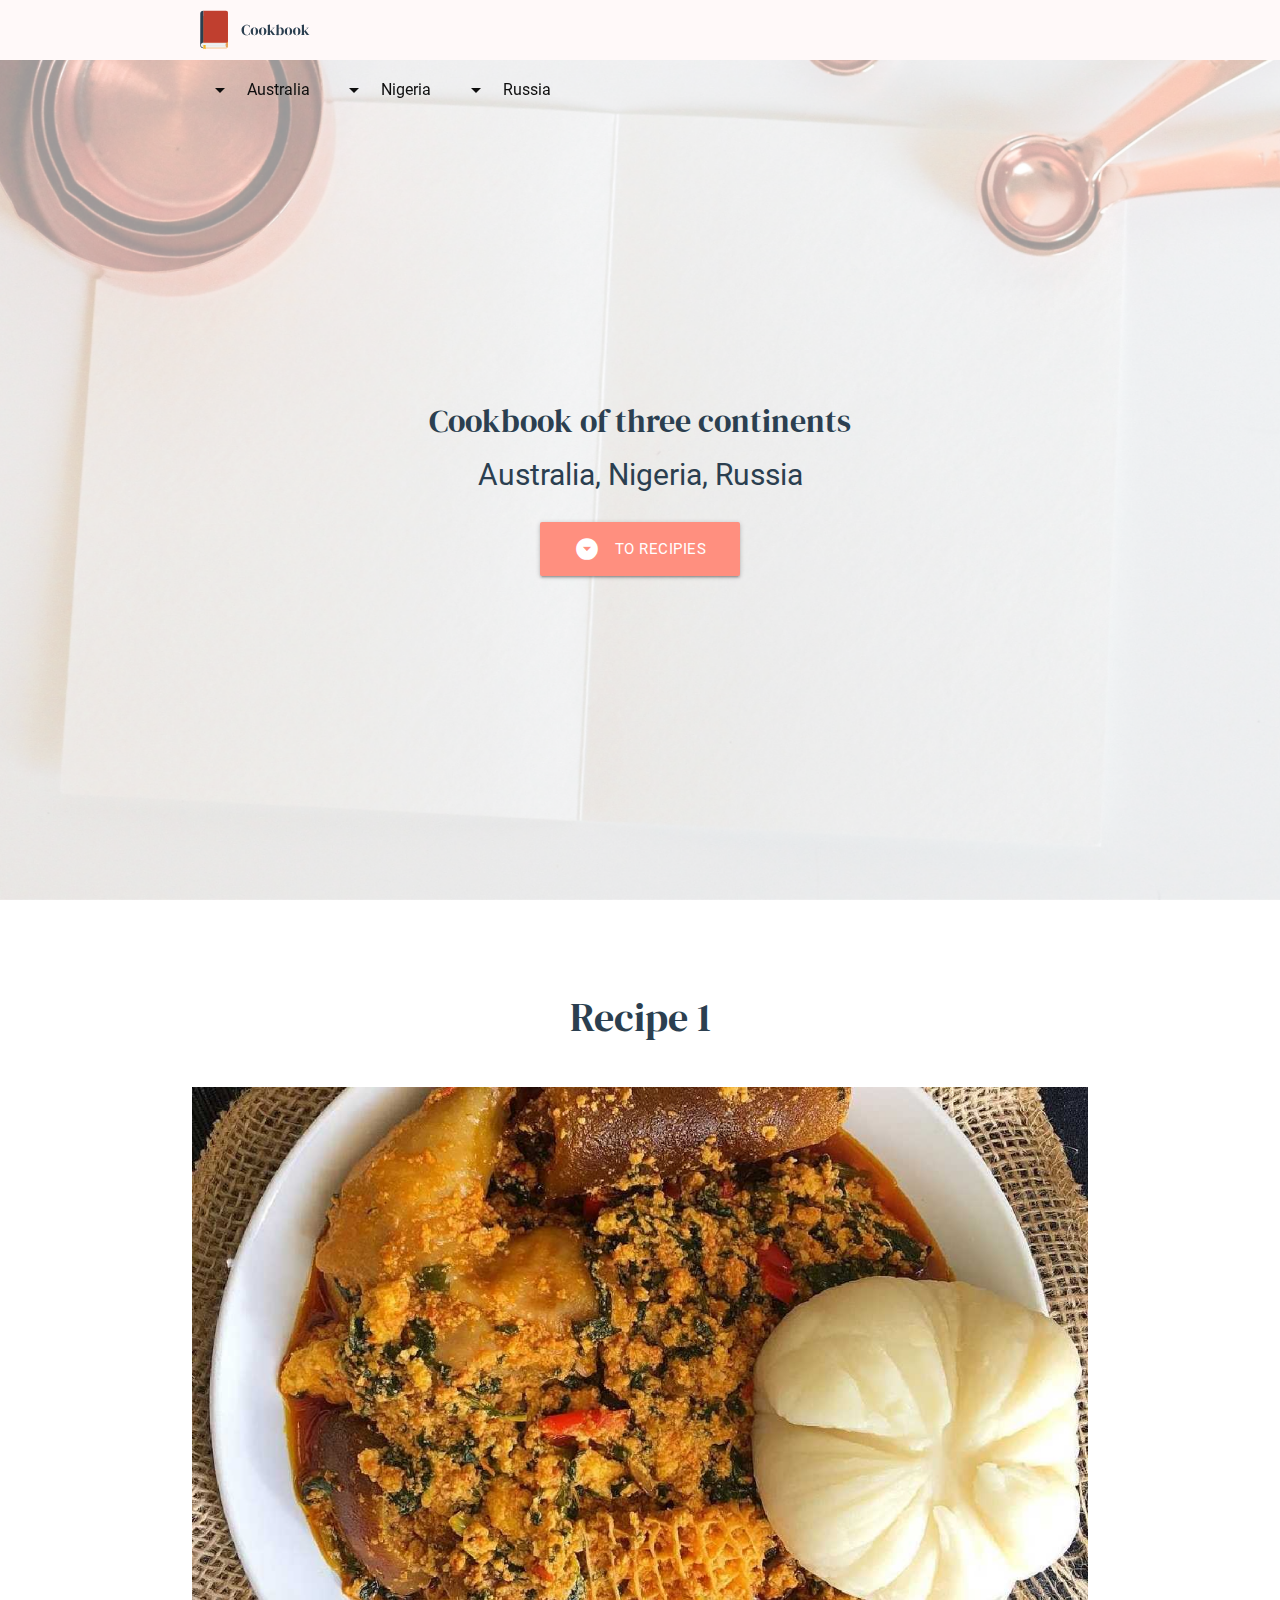
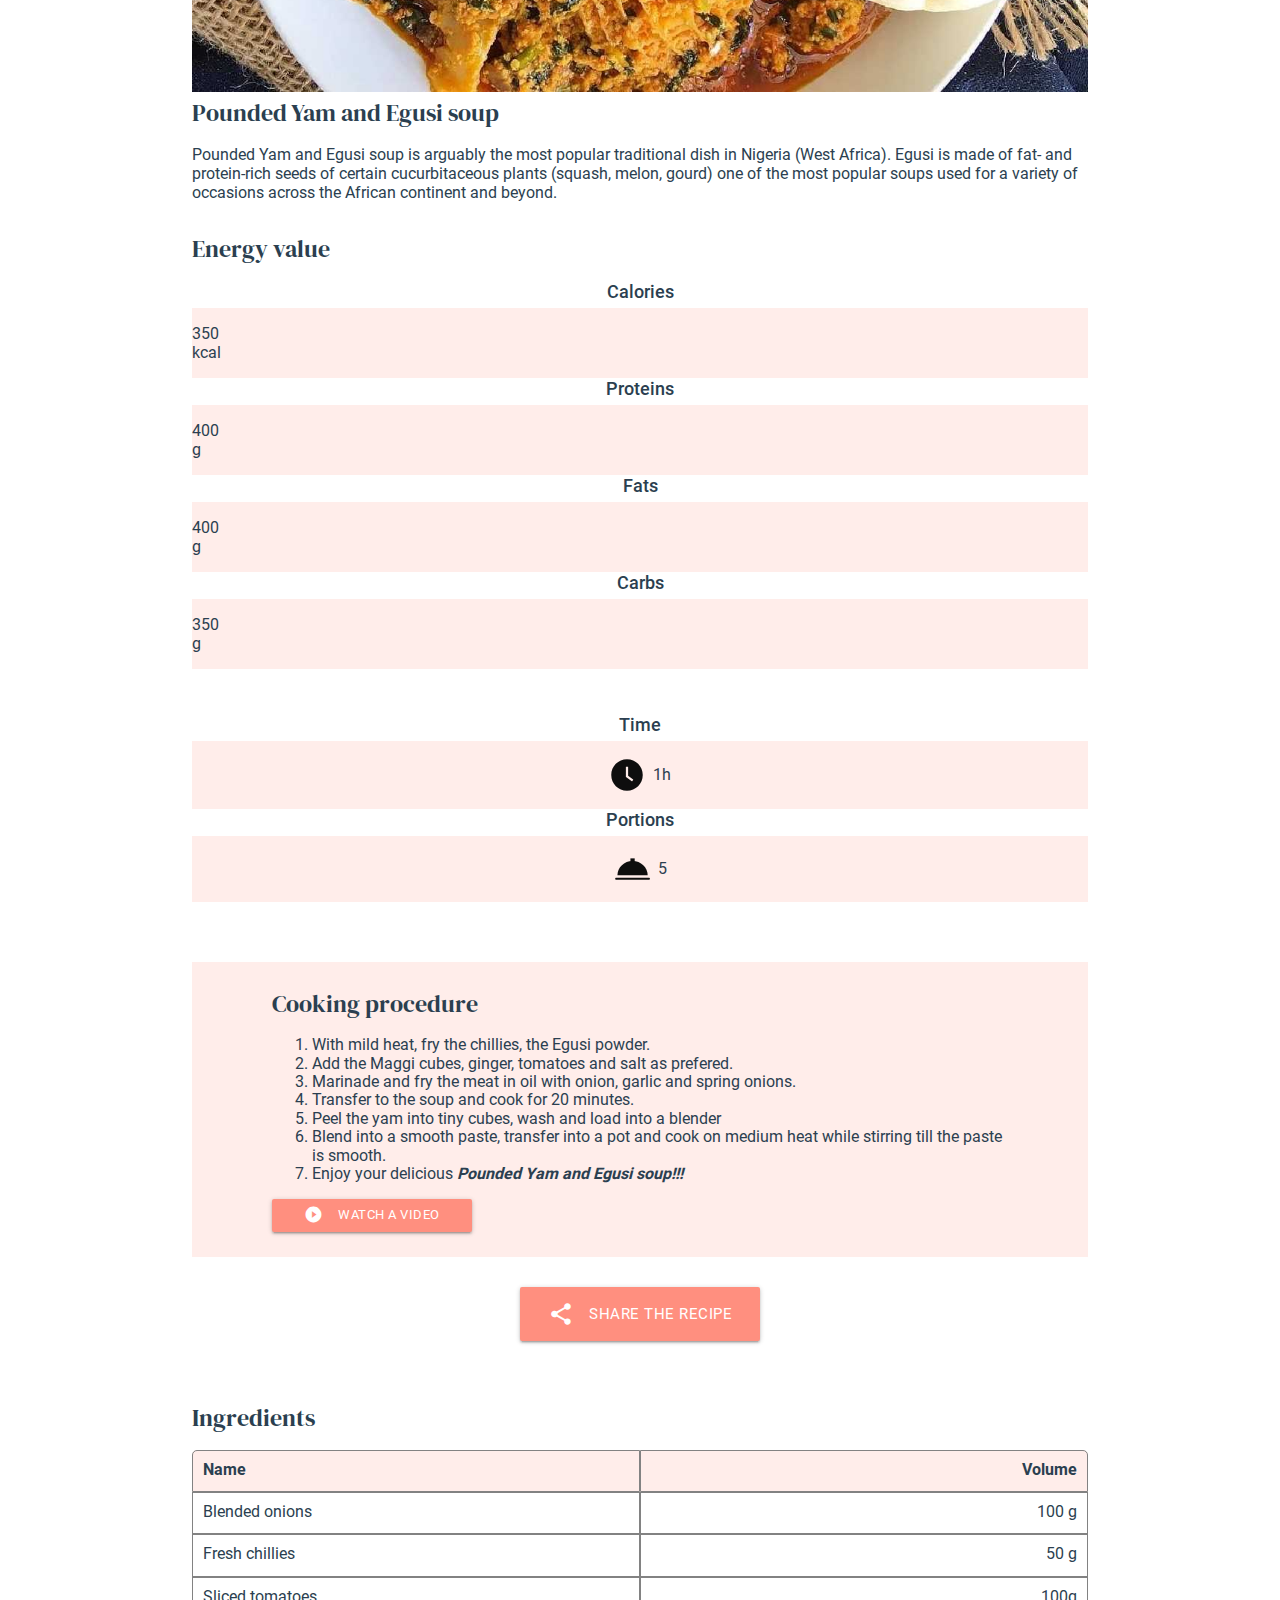
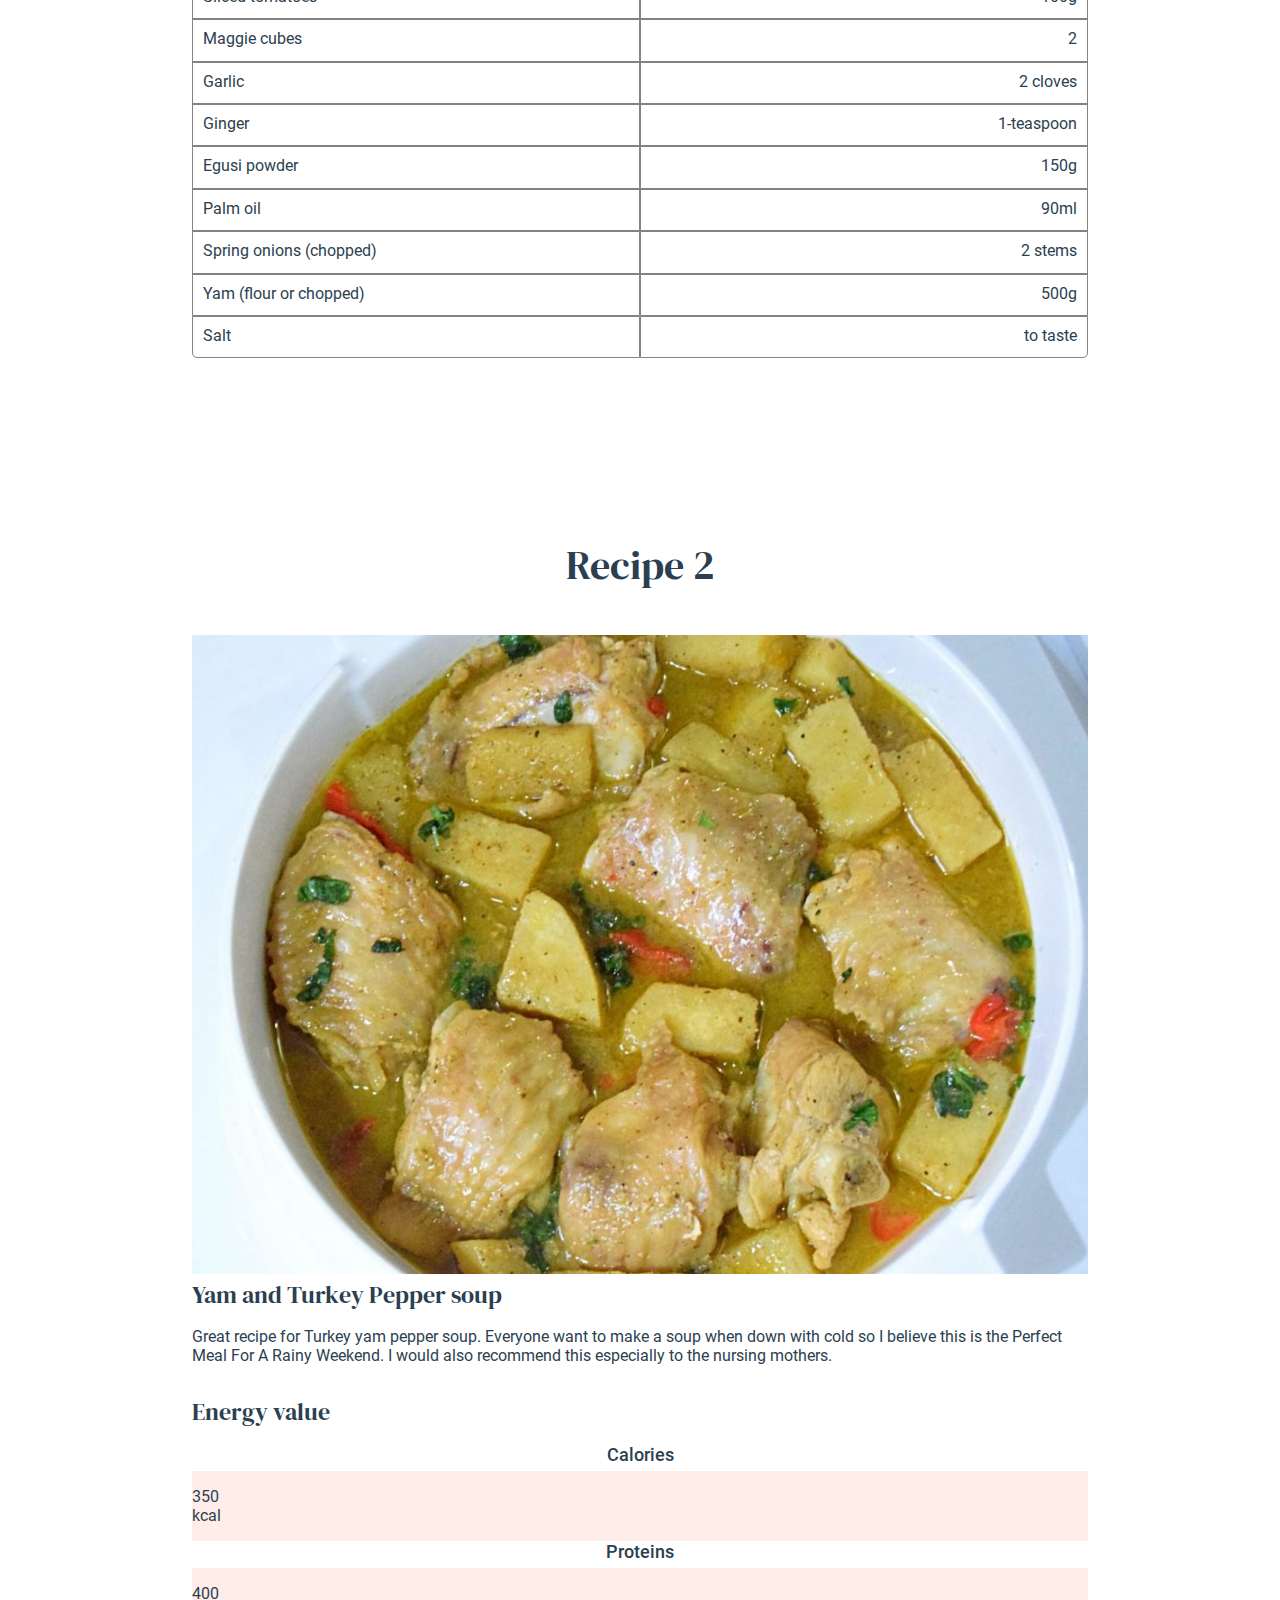
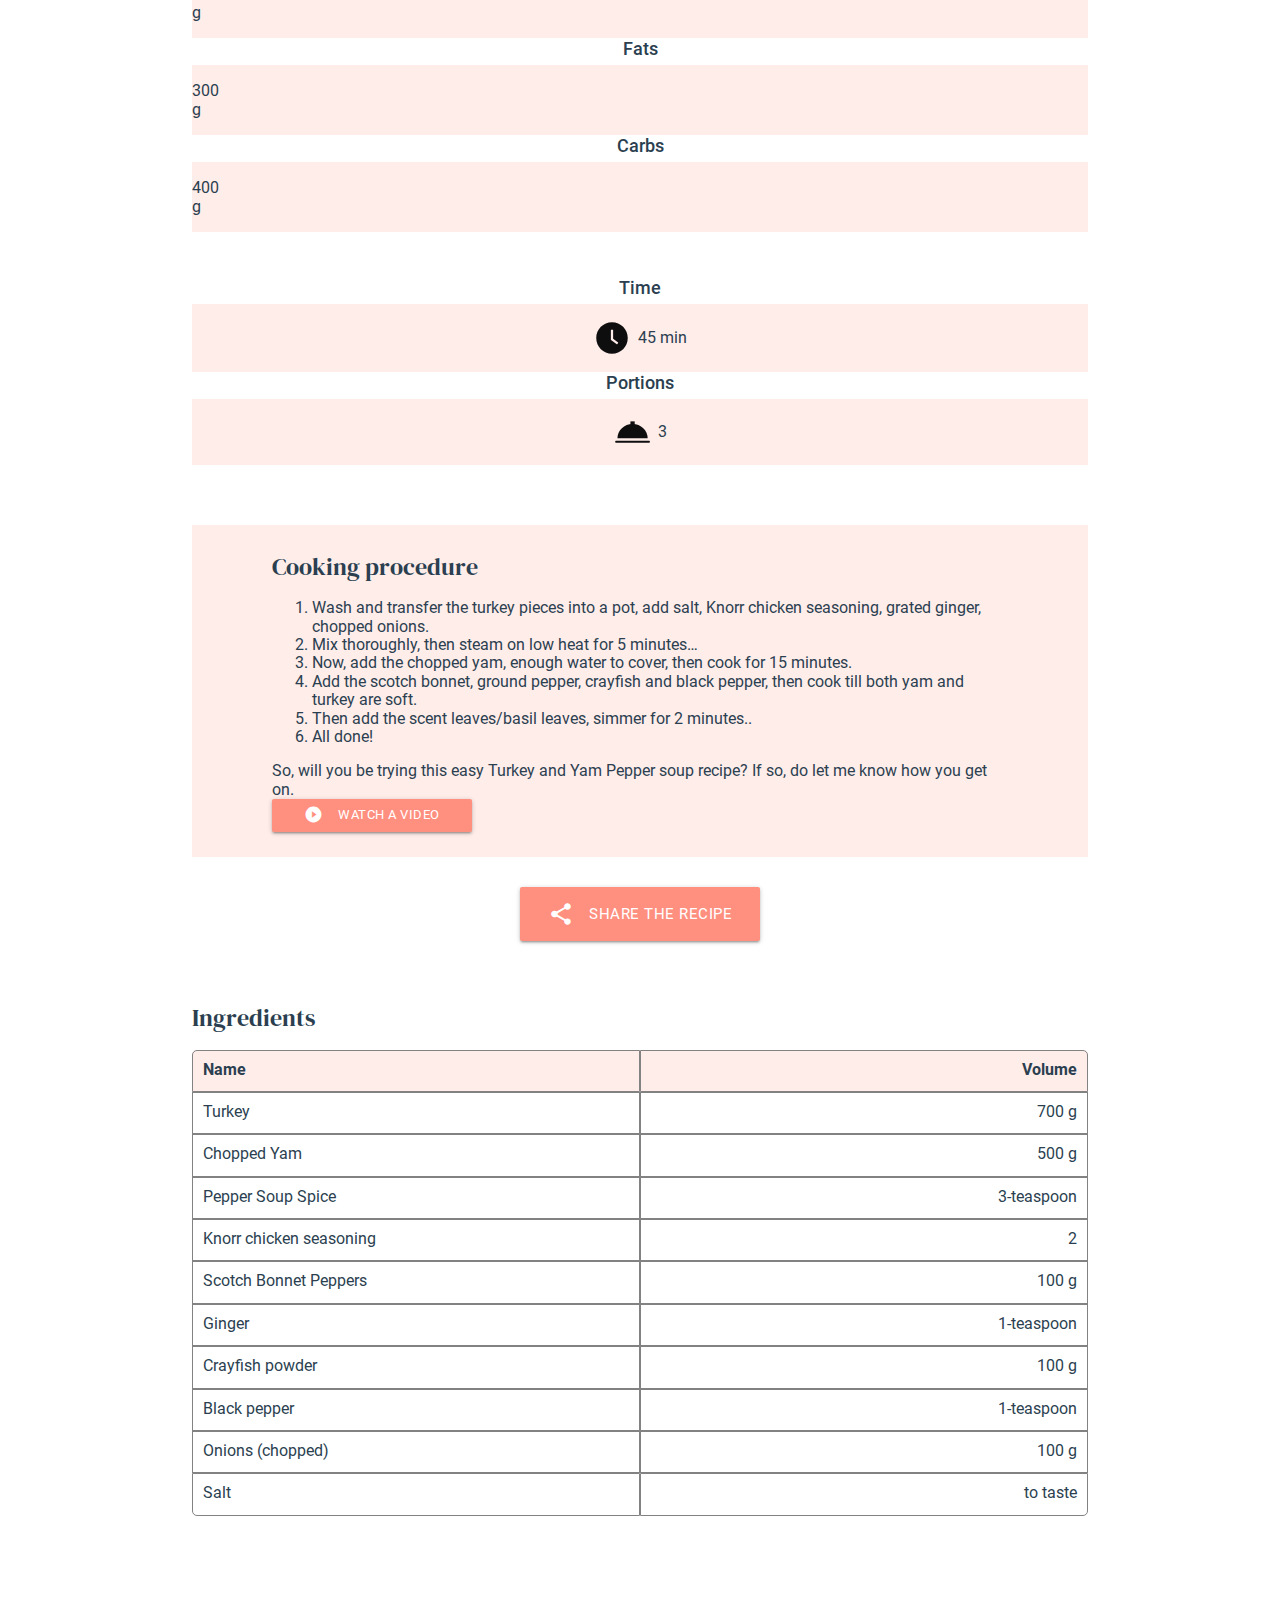
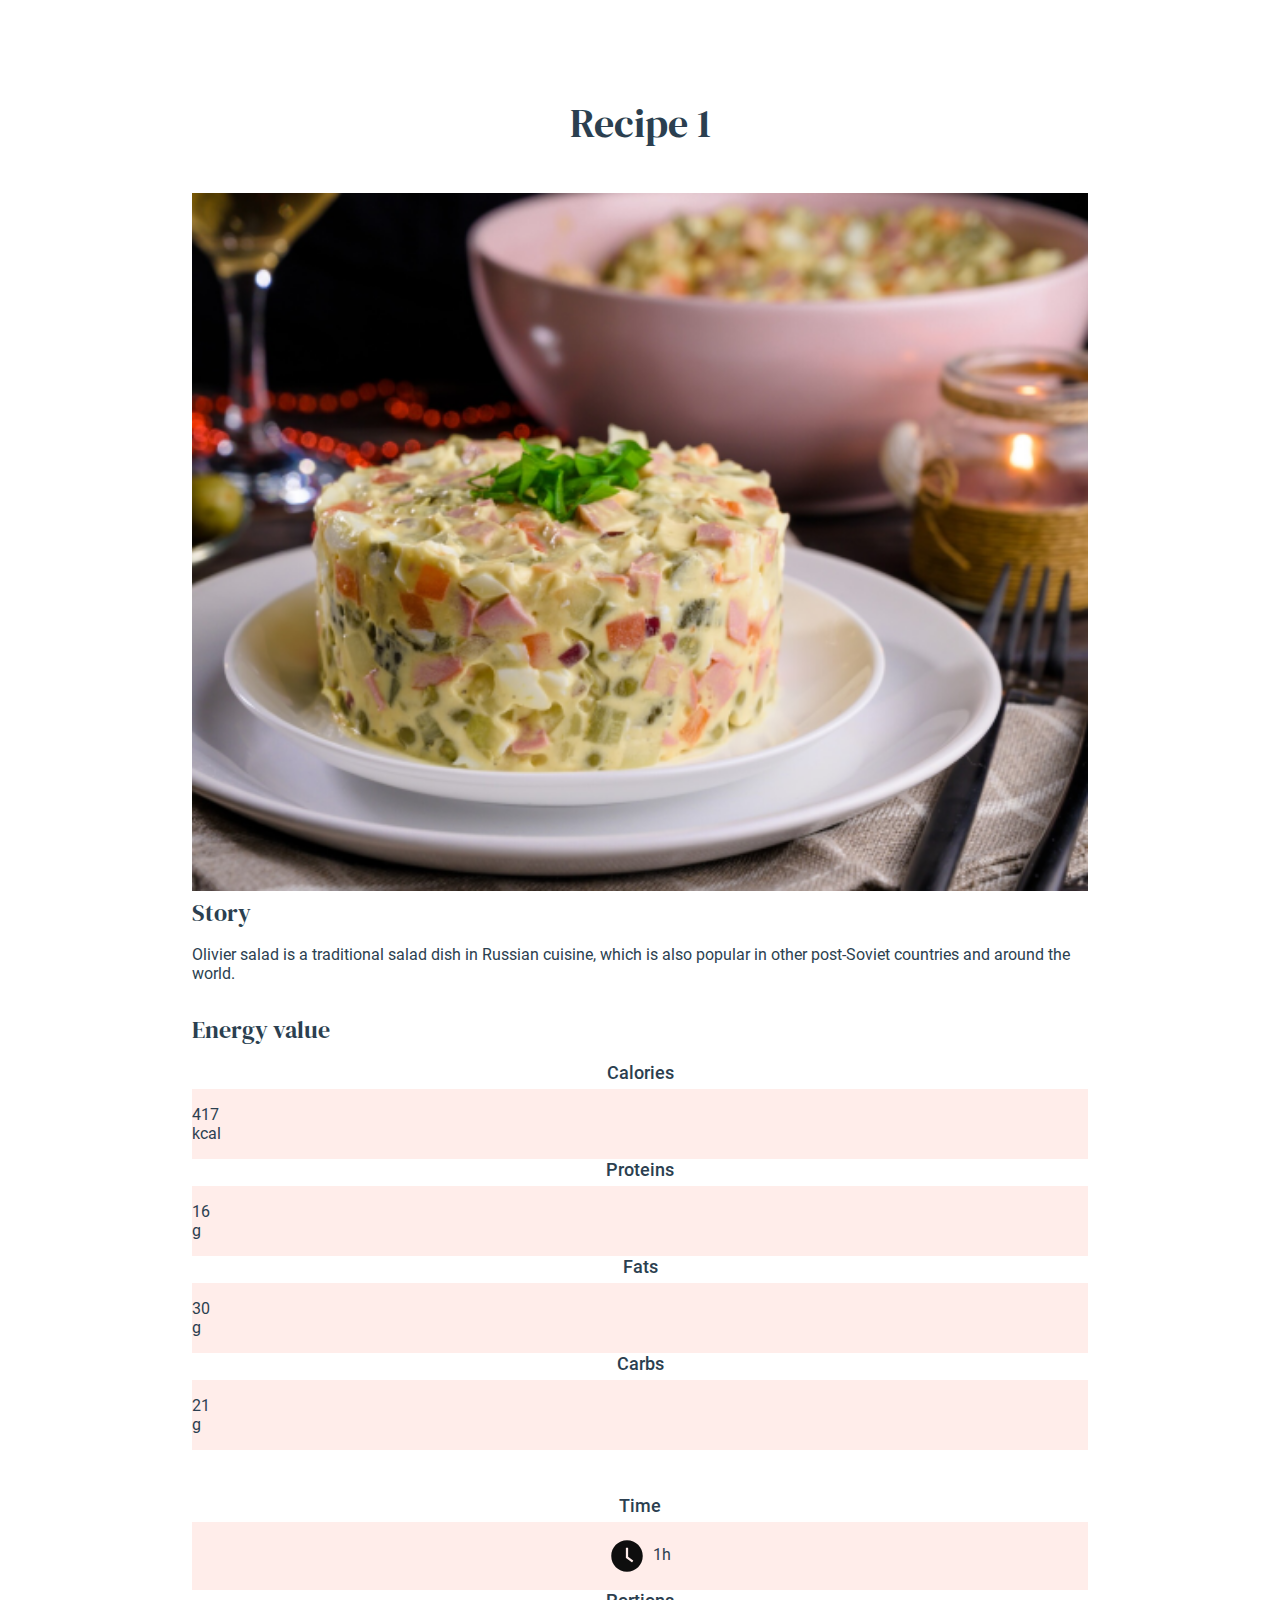
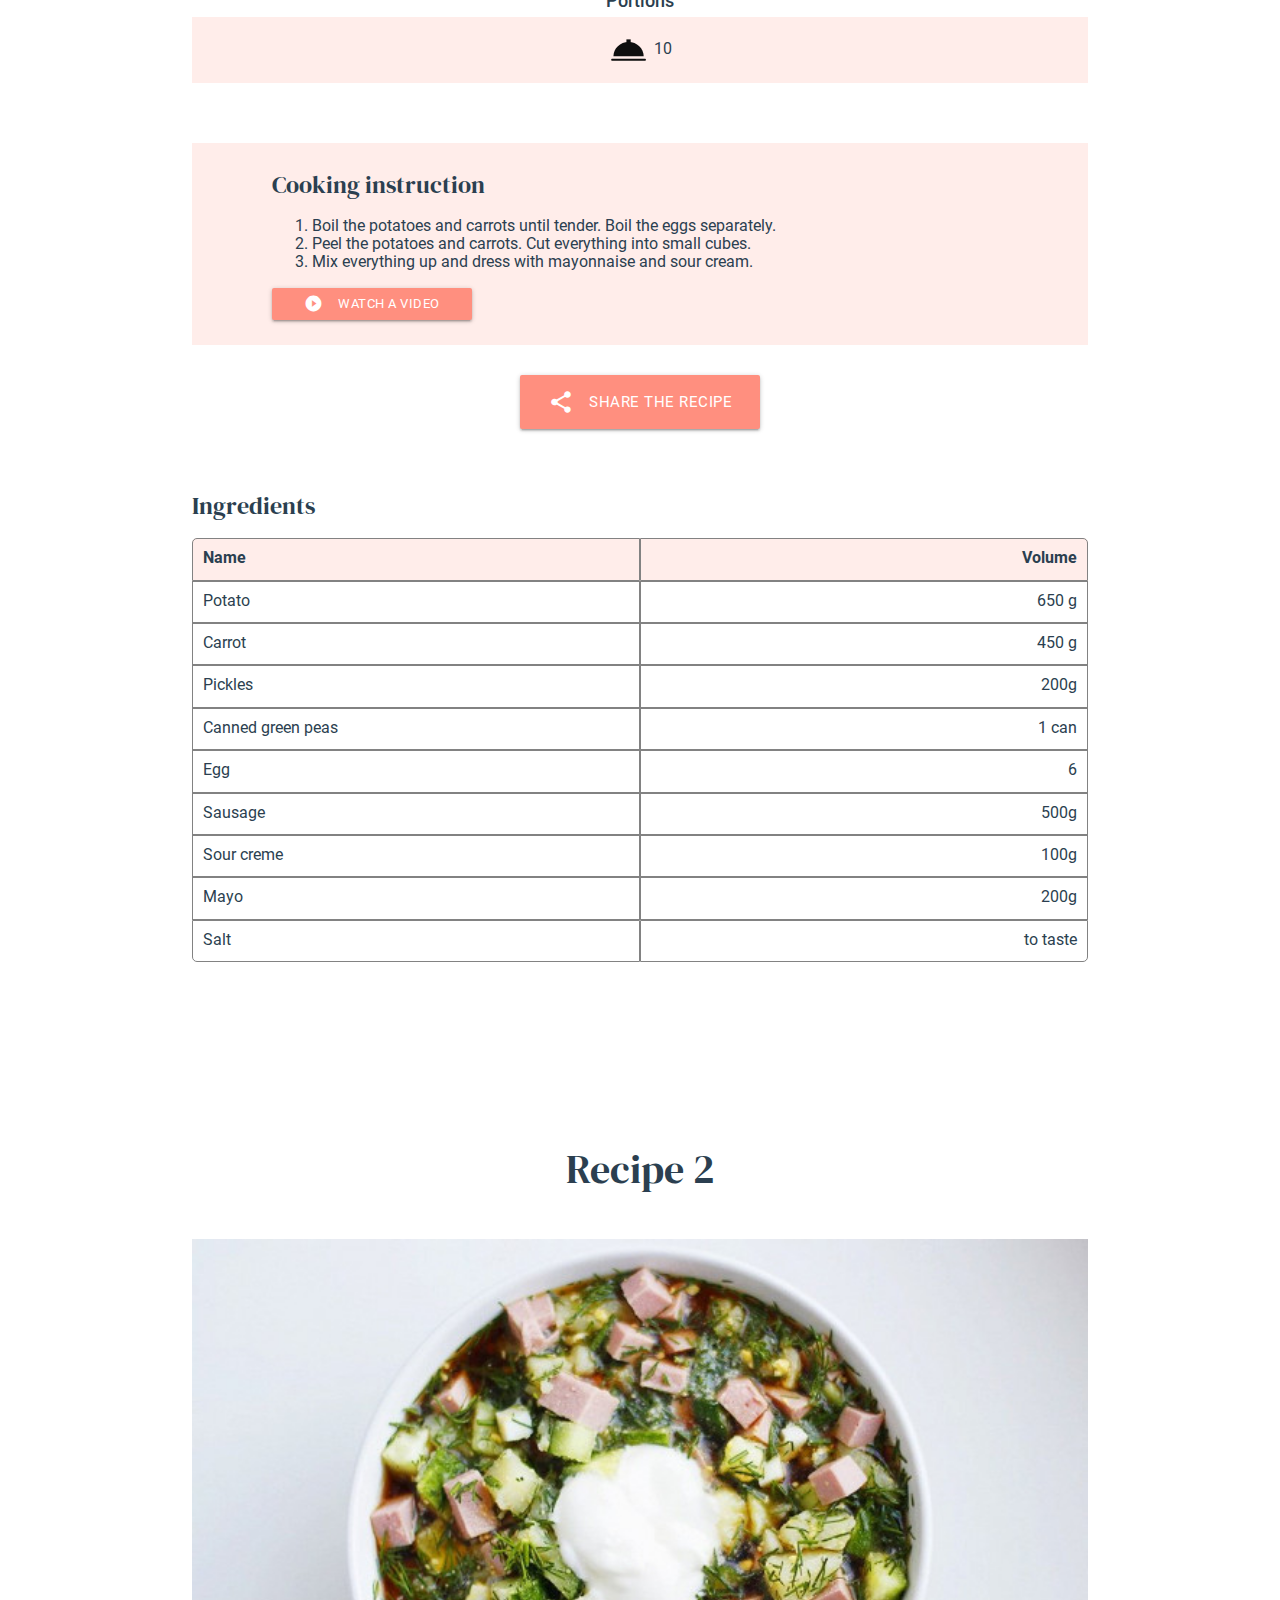
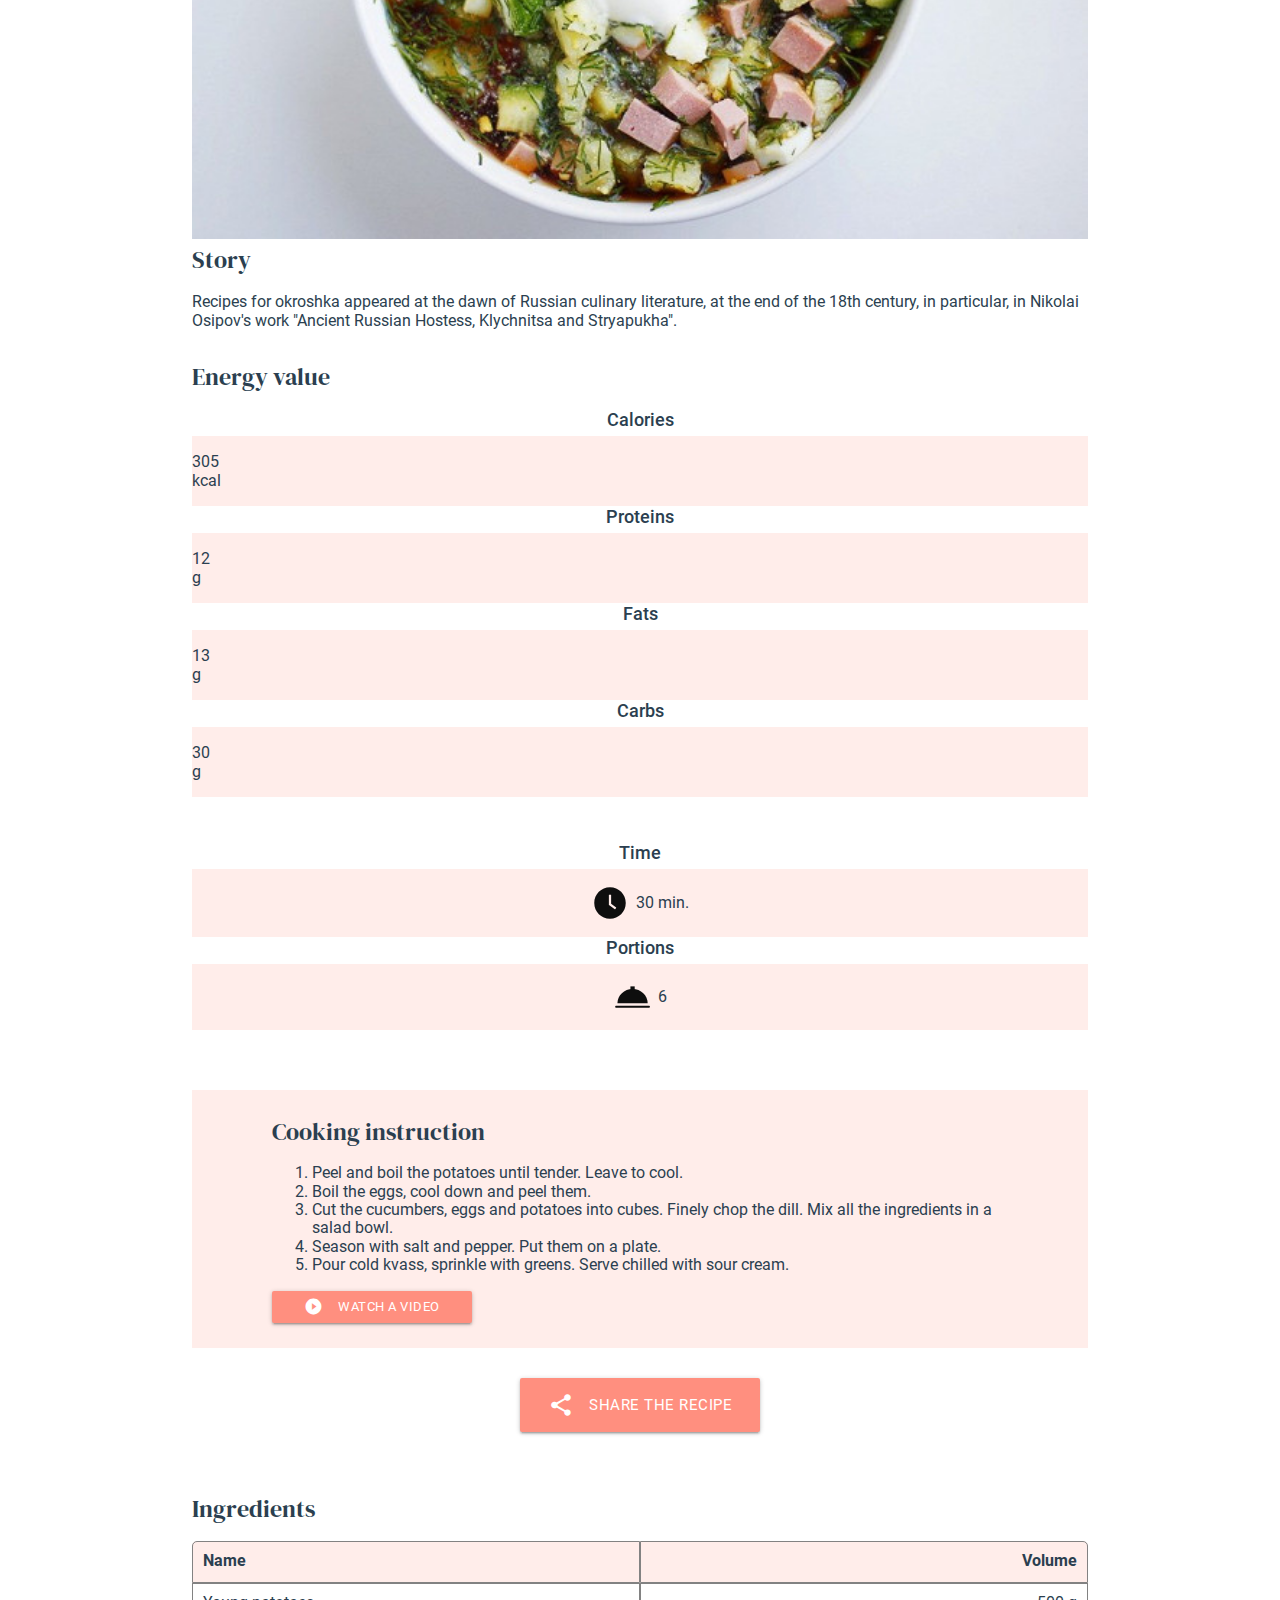
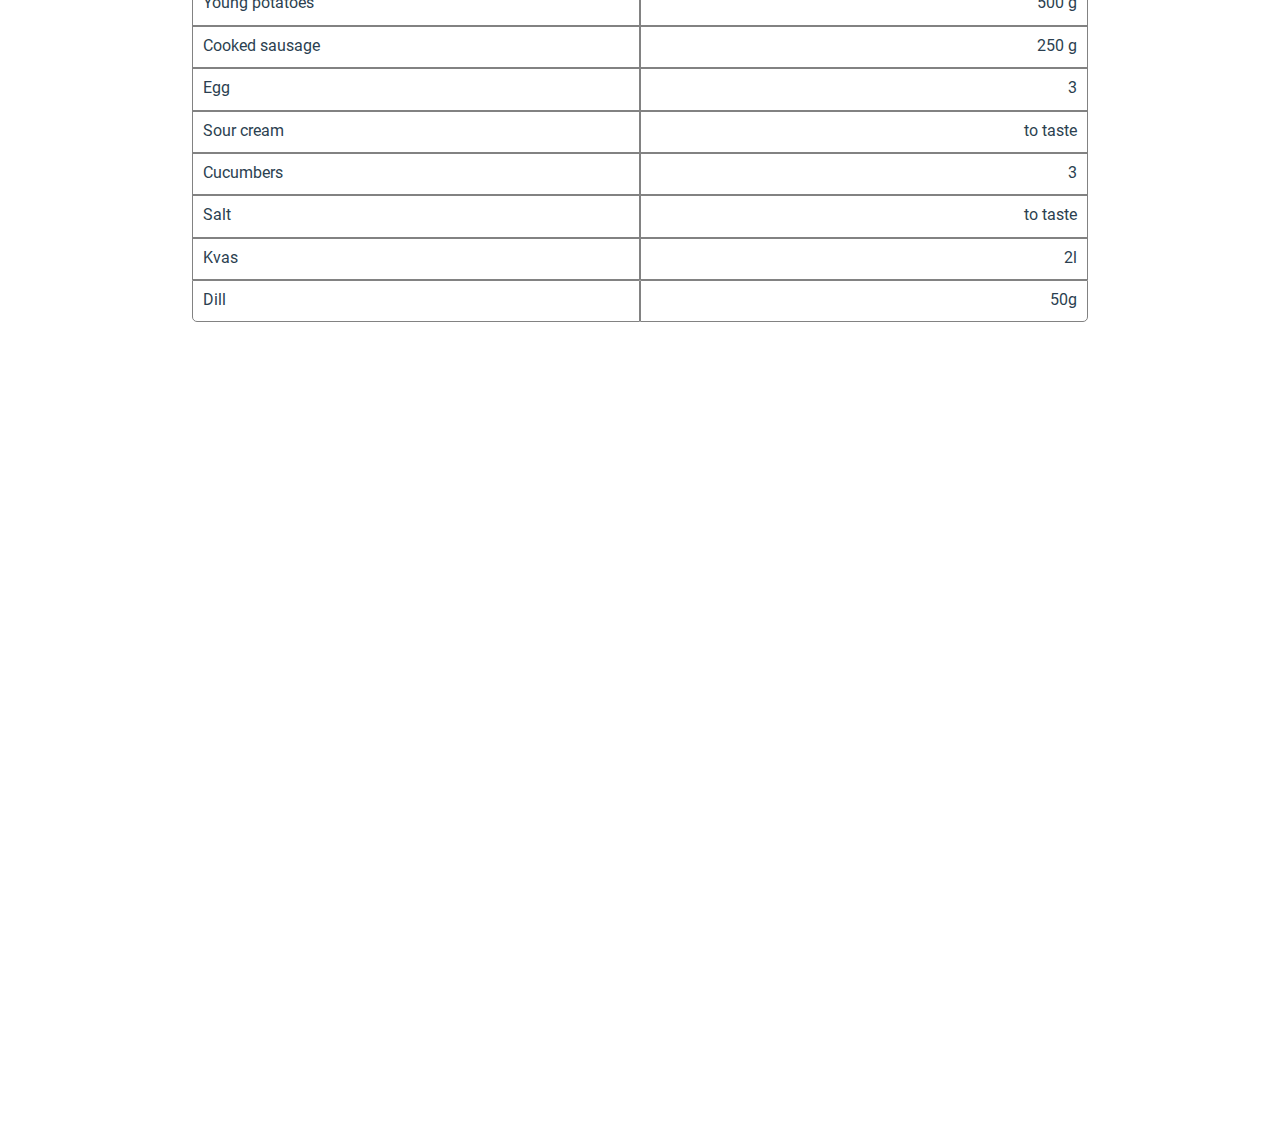
==== project-2/index.html @ 2d553bcd "add section okroshka" ====
<!DOCTYPE html>
<html lang="en">

<head>
  <meta charset="UTF-8" />
  <meta name="viewport" content="width=device-width, initial-scale=1.0" />
  <title>Continents cookbook</title>
  <link rel="stylesheet"
    href="https://cdnjs.cloudflare.com/ajax/libs/materialize/1.0.0/css/materialize.min.css" />
  <script
    src="https://cdnjs.cloudflare.com/ajax/libs/materialize/1.0.0/js/materialize.min.js">
  </script>
  <link rel="stylesheet"
    href="https://stackpath.bootstrapcdn.com/bootstrap/5.0.0-alpha1/css/bootstrap.min.css"
    integrity="sha384-r4NyP46KrjDleawBgD5tp8Y7UzmLA05oM1iAEQ17CSuDqnUK2+k9luXQOfXJCJ4I"
    crossorigin="anonymous" />
  <script
    src="https://cdn.jsdelivr.net/npm/popper.js@1.16.0/dist/umd/popper.min.js"
    integrity="sha384-Q6E9RHvbIyZFJoft+2mJbHaEWldlvI9IOYy5n3zV9zzTtmI3UksdQRVvoxMfooAo"
    crossorigin="anonymous"></script>
  <script
    src="https://stackpath.bootstrapcdn.com/bootstrap/5.0.0-alpha1/js/bootstrap.min.js"
    integrity="sha384-oesi62hOLfzrys4LxRF63OJCXdXDipiYWBnvTl9Y9/TRlw5xlKIEHpNyvvDShgf/"
    crossorigin="anonymous"></script>


  <link href="https://fonts.googleapis.com/icon?family=Material+Icons"
    rel="stylesheet" />
  <link rel="stylesheet" href="css/fonts.css" />
  <link rel="stylesheet" href="css/normalize.css" />
  <link rel="stylesheet" href="css/main.css" />
</head>

<body>
  <header class="header">
    <div class="container">
      <div class="row">
        <a href="home"
          class="header__logo col-6 col-md-6 col-lg-3 justify-content-center">
          <img src="img/logo.svg" alt="Logo" />
        </a>
        <i class="material-icons offset-4 col-2 header__open">menu</i>
        <nav class="header__nav offset-lg-1 col-12 col-lg-5">
          <i class="material-icons left large header__close">close</i>
          <ul>
            <li class="header__item">
              <a href="#" class="link"><i
                  class="material-icons left">arrow_drop_down</i>Australia</a>
              <ul class="header__sub-nav">
                <li><a href="#" class="link header__link">Recipe 1</a></li>
                <li><a href="#" class="link header__link">Recipe 2</a></li>
              </ul>
            </li>
            <li class="header__item mx-auto">
              <a href="#" class="link"><i
                  class="material-icons left">arrow_drop_down</i>Nigeria</a>
              <ul class="header__sub-nav">
                <li><a href="#yam-egusi" class="link header__link">Recipe 1</a>
                </li>
                <li><a href="#yam-turkey" class="link header__link">Recipe 2</a>
                </li>
              </ul>
            </li>
            <li class="header__item">
              <a href="#" class="link"><i
                  class="material-icons left">arrow_drop_down</i>Russia</a>
              <ul class="header__sub-nav">
                <li>
                  <a href="#olivier" class="link header__link">Recipe 1</a>
                </li>
                <li>
                  <a href="#okroshka" class="link header__link">Recipe 2</a>
                </li>
              </ul>
            </li>
          </ul>
        </nav>
      </div>
    </div>
  </header>
  <main id="home">
    <section class="hero">
      <div class="container">
        <h1 class="title hero__title">Cookbook of three continents</h1>
        <p class="subtitle hero__subtitle">Australia, Nigeria, Russia</p>
        <!-- <a href="#" class="button button--primary hero__btn">To recipies</a> -->
        <a href="#"
          class="waves-effect waves-light btn-large button hero__btn button--primary"><i
            class="material-icons left">arrow_drop_down_circle</i>To
          recipies</a>
      </div>
    </section>
    <!-- Kingsley -->
    <section class="section egusi-pounded-yam" id="yam-egusi">
      <div class="container">
        <h2 class="col-12 section__title egusi-pounded-yam__title">Recipe 1</h2>
        <div class="row">
          <div class="col-12 col-lg-5">
            <div class="section__image">
              <p class="section__title">Pounded Yam and Egusi soup</p>
              <img src="img/pounded-yam-and-egusi-soup.jpeg"
                alt="Pounded Yam and Egusi soup" />
            </div>
          </div>
          <div class="col-12 col-lg-7 section__info">
            <h3 class="section__heading egusi-pounded-yam__heading col-12">
              Pounded Yam and Egusi soup
            </h3>
            <p class="col-12 section__text egusi-pounded-yam__text">
              Pounded Yam and Egusi soup is arguably the most popular
              traditional dish in Nigeria (West Africa). Egusi is made of fat-
              and protein-rich seeds of certain cucurbitaceous plants (squash,
              melon, gourd) one of the most popular soups used for a variety of
              occasions across the African continent and beyond.
            </p>
            <h3 class="section__heading egusi-pounded-yam__heading">
              Energy value
            </h3>
            <div class="row">
              <div class="col-lg-3 col-md-3 col-6 text-center">
                <h4 class="section__subject">Calories</h4>
                <div class="section__value">
                  <p class="section__text">350</p>
                  <p class="section__text">kcal</p>
                </div>
              </div>
              <div class="col-lg-3 col-md-3 col-6 text-center">
                <h4 class="section__subject">Proteins</h4>
                <div class="section__value">
                  <p class="section__text">400</p>
                  <p class="section__text">g</p>
                </div>
              </div>
              <div class="col-lg-3 col-md-3 col-6 text-center">
                <h4 class="section__subject">Fats</h4>
                <div class="section__value">
                  <p class="section__text">400</p>
                  <p class="section__text">g</p>
                </div>
              </div>
              <div class="col-lg-3 col-md-3 col-6 text-center">
                <h4 class="section__subject">Carbs</h4>
                <div class="section__value">
                  <p class="section__text">350</p>
                  <p class="section__text">g</p>
                </div>
              </div>
            </div>
            <div class="row">
              <div class="col-6 offset-md-2 col-md-4 col-lg-3">
                <h4 class="section__subject">Time</h4>
                <div class="section__settings">
                  <img src="img/clock.svg" alt="Clock icon" /><span>1h</span>
                </div>
              </div>
              <div class="col-6 offset-md-2 col-md-4 col-lg-3">
                <h4 class="section__subject">Portions</h4>
                <div class="section__settings">
                  <img src="img/cover-food.svg"
                    alt="Icon for cover food" /><span>5</span>
                </div>
              </div>
            </div>
          </div>
          <div class="col-12 col-lg-7 section__instruction">
            <div class="section__steps">
              <h3 class="section__heading">Cooking procedure</h3>
              <ol class="section__list">
                <li>
                  With mild heat, fry the chillies, the Egusi powder.
                </li>
                <li>
                  Add the Maggi cubes, ginger, tomatoes and salt as prefered.
                </li>
                <li>
                  Marinade and fry the meat in oil with onion, garlic and
                  spring onions.
                </li>
                <li>
                  Transfer to the soup and cook for 20 minutes.
                </li>
                <li>
                  Peel the yam into tiny cubes, wash and load into a blender
                </li>
                <li>
                  Blend into a smooth paste, transfer into a pot and cook on
                  medium heat while stirring till the paste is smooth.
                </li>
                <li>
                  Enjoy your delicious
                  <strong><em>Pounded Yam and Egusi soup!!!</em></strong>
                </li>
              </ol>
              <a href="https://youtu.be/-kiVRA7vB6o" target="_blank" class="
                  waves-effect waves-light
                  btn-small
                  button button--primary
                  mx-auto
                  section__video-btn
                ">
                <i class="material-icons left">play_circle_filled</i> watch a
                video
              </a>
            </div>
            <button class="
                section__share-btn
                waves-effect waves-light
                btn-large
                button button--primary
                ml-auto
              ">
              <i class="material-icons left">share</i> share the recipe
            </button>
          </div>
          <div
            class="offset-sm-1 col-12 col-sm-10 col-lg-4 offset-lg-1 section__ingredients">
            <h3 class="section__heading">Ingredients</h3>
            <table class="section__table">
              <thead>
                <tr>
                  <th>Name</th>
                  <th>Volume</th>
                </tr>
              </thead>
              <tbody>
                <tr>
                  <td>Blended onions</td>
                  <td>100 g</td>
                </tr>
                <tr>
                  <td>Fresh chillies</td>
                  <td>50 g</td>
                </tr>
                <tr>
                  <td>Sliced tomatoes</td>
                  <td>100g</td>
                </tr>
                <tr>
                  <td>Maggie cubes</td>
                  <td>2</td>
                </tr>
                <tr>
                  <td>Garlic</td>
                  <td>2 cloves</td>
                </tr>
                <tr>
                  <td>Ginger</td>
                  <td>1-teaspoon</td>
                </tr>
                <tr>
                  <td>Egusi powder</td>
                  <td>150g</td>
                </tr>
                <tr>
                  <td>Palm oil</td>
                  <td>90ml</td>
                </tr>
                <tr>
                  <td>Spring onions (chopped)</td>
                  <td>2 stems</td>
                </tr>
                <tr>
                  <td>Yam (flour or chopped)</td>
                  <td>500g</td>
                </tr>
                <tr>
                  <td>Salt</td>
                  <td>to taste</td>
                </tr>
              </tbody>
            </table>
          </div>
        </div>
      </div>
    </section>
    <section class="section yam-turkey-pepper-soup" id="yam-turkey">
      <div class="container">
        <h2 class="col-12 section__title yam-turkey-pepper-soup__title">
          Recipe 2
        </h2>
        <div class="row">
          <div class="col-12 col-lg-5 ">
            <div class="section__image">
              <p class="section__title">Yam and Turkey Pepper soup</p>
              <img src="img/turkey-and-yam-pepper-soup.jpeg"
                alt="Yam and Turkey Pepper soup" />
            </div>
          </div>
          <div class="col-12 col-lg-7 section__info">
            <h3 class="section__heading yam-turkey-pepper-soup__heading col-12">
              Yam and Turkey Pepper soup
            </h3>
            <p class="col-12 section__text yam-turkey-pepper-soup__text">
              Great recipe for Turkey yam pepper soup. Everyone want to make a
              soup when down with cold so I believe this is the Perfect Meal For
              A Rainy Weekend. I would also recommend this especially to the
              nursing mothers.
            </p>
            <h3 class="section__heading yam-turkey-pepper-soup__heading">
              Energy value
            </h3>
            <div class="row">
              <div class="col-lg-3 col-md-3 col-6 text-center">
                <h4 class="section__subject">Calories</h4>
                <div class="section__value">
                  <p class="section__text">350</p>
                  <p class="section__text">kcal</p>
                </div>
              </div>
              <div class="col-lg-3 col-md-3 col-6 text-center">
                <h4 class="section__subject">Proteins</h4>
                <div class="section__value">
                  <p class="section__text">400</p>
                  <p class="section__text">g</p>
                </div>
              </div>
              <div class="col-lg-3 col-md-3 col-6 text-center">
                <h4 class="section__subject">Fats</h4>
                <div class="section__value">
                  <p class="section__text">300</p>
                  <p class="section__text">g</p>
                </div>
              </div>
              <div class="col-lg-3 col-md-3 col-6 text-center">
                <h4 class="section__subject">Carbs</h4>
                <div class="section__value">
                  <p class="section__text">400</p>
                  <p class="section__text">g</p>
                </div>
              </div>
            </div>
            <div class="row">
              <div class="col-6 offset-md-2 col-md-4 col-lg-3">
                <h4 class="section__subject">Time</h4>
                <div class="section__settings">
                  <img src="img/clock.svg" alt="Clock icon" /><span>45
                    min</span>
                </div>
              </div>
              <div class="col-6 offset-md-2 col-md-4 col-lg-3">
                <h4 class="section__subject">Portions</h4>
                <div class="section__settings">
                  <img src="img/cover-food.svg"
                    alt="Icon for cover food" /><span>3</span>
                </div>
              </div>
            </div>
          </div>
          <div class="col-12 col-lg-7 section__instruction">
            <div class="section__steps">
              <h3 class="section__heading">Cooking procedure</h3>
              <ol class="section__list">
                <li>
                  Wash and transfer the turkey pieces into a pot, add salt,
                  Knorr chicken seasoning, grated ginger, chopped onions.
                </li>
                <li>
                  Mix thoroughly, then steam on low heat for 5 minutes…
                </li>
                <li>
                  Now, add the chopped yam, enough water to cover, then cook
                  for 15 minutes.
                </li>
                <li>
                  Add the scotch bonnet, ground pepper, crayfish and black
                  pepper, then cook till both yam and turkey are soft.
                </li>
                <li>
                  Then add the scent leaves/basil leaves, simmer for 2
                  minutes..
                </li>
                <li>All done!</li>
              </ol>
              <p>
                So, will you be trying this easy Turkey and Yam Pepper soup
                recipe? If so, do let me know how you get on.
              </p>
              <a href="https://youtu.be/n5QJzIehpqM" target="_blank" class="
                    waves-effect waves-light
                    btn-small
                    button button--primary
                    mx-auto
                    section__video-btn
                  ">
                <i class="material-icons left">play_circle_filled</i> watch a
                video
              </a>
            </div>
            <button class="
                section__share-btn
                waves-effect waves-light
                btn-large
                button button--primary
                ml-auto
              ">
              <i class="material-icons left">share</i> share the recipe
            </button>
          </div>
          <div
            class="offset-sm-1 col-12 col-sm-10 col-lg-4 offset-lg-1 section__ingredients">
            <h3 class="section__heading">Ingredients</h3>
            <table class="section__table">
              <thead>
                <tr>
                  <th>Name</th>
                  <th>Volume</th>
                </tr>
              </thead>
              <tbody>
                <tr>
                  <td>Turkey</td>
                  <td>700 g</td>
                </tr>
                <tr>
                  <td>Chopped Yam</td>
                  <td>500 g</td>
                </tr>
                <tr>
                  <td>Pepper Soup Spice</td>
                  <td>3-teaspoon</td>
                </tr>
                <tr>
                  <td>Knorr chicken seasoning</td>
                  <td>2</td>
                </tr>
                <tr>
                  <td>Scotch Bonnet Peppers</td>
                  <td>100 g</td>
                </tr>
                <tr>
                  <td>Ginger</td>
                  <td>1-teaspoon</td>
                </tr>
                <tr>
                  <td>Crayfish powder</td>
                  <td>100 g</td>
                </tr>
                <tr>
                  <td>Black pepper</td>
                  <td>1-teaspoon</td>
                </tr>
                <tr>
                  <td>Onions (chopped)</td>
                  <td>100 g</td>
                </tr>
                <tr>
                  <td>Salt</td>
                  <td>to taste</td>
                </tr>
              </tbody>
            </table>
          </div>
        </div>
      </div>
    </section>
    <section class="section olivier" id="olivier">
      <div class="container">
        <h2 class="col-12 section__title olivier__title">Recipe 1</h2>
        <div class="row">
          <div class="col-12 col-lg-5">
            <div class="section__image">
              <p class="section__title">Olivier</p>
              <img src="img/olivier.png" alt="Olivier's image" />
            </div>
          </div>
          <div class="col-12 col-lg-7 section__info">
            <h3 class="section__heading olivier__heading col-12">Story
            </h3>
            <p class="col-12 col-lg-10 section__text olivier__text">
              Olivier salad is a traditional salad dish in Russian
              cuisine,
              which is also popular in other post-Soviet countries and
              around
              the world.
            </p>
            <h3 class="section__heading olivier__heading">Energy value
            </h3>
            <div class="row">
              <div class="col-lg-3 col-md-3 col-6 text-center">
                <h4 class="section__subject">Calories</h4>
                <div class="section__value">
                  <p class="section__text">417</p>
                  <p class="section__text">kcal</p>
                </div>
              </div>
              <div class="col-lg-3 col-md-3 col-6 text-center">
                <h4 class="section__subject">Proteins</h4>
                <div class="section__value">
                  <p class="section__text">16</p>
                  <p class="section__text">g</p>
                </div>
              </div>
              <div class="col-lg-3 col-md-3 col-6 text-center">
                <h4 class="section__subject">Fats</h4>
                <div class="section__value">
                  <p class="section__text">30</p>
                  <p class="section__text">g</p>
                </div>
              </div>
              <div class="col-lg-3 col-md-3 col-6 text-center">
                <h4 class="section__subject">Carbs</h4>
                <div class="section__value">
                  <p class="section__text">21</p>
                  <p class="section__text">g</p>
                </div>
              </div>
            </div>
            <div class="row">
              <div class="col-6 offset-md-2 col-md-4 col-lg-3">
                <h4 class="section__subject">Time</h4>
                <div class="section__settings">
                  <img src="img/clock.svg" alt="Clock icon" /><span>1h</span>
                </div>
              </div>
              <div class="col-6 col-md-4 col-lg-3">
                <h4 class="section__subject">Portions</h4>
                <div class="section__settings">
                  <img src="img/cover-food.svg"
                    alt="Icon for cover food" /><span>10</span>
                </div>
              </div>
            </div>
          </div>
          <div class="order-1 order-lg-0 col-12 col-lg-7 section__instruction">
            <div class="section__steps">
              <h3 class="section__heading">Cooking instruction</h3>
              <ol class="section__list">
                <li>
                  Boil the potatoes and carrots until tender. Boil the eggs
                  separately.
                </li>
                <li>
                  Peel the potatoes and carrots. Cut everything into small
                  cubes.
                </li>
                <li>
                  Mix everything up and dress with mayonnaise and sour cream.
                </li>
              </ol>
              <a class="
                      waves-effect waves-light
                      btn-small
                      button button--primary
                      mx-auto
                      section__video-btn
                    ">
                <i class="material-icons left">play_circle_filled</i> watch a
                video
              </a>
            </div>
            <button class="
                    section__share-btn
                    waves-effect waves-light
                    btn-large
                    button button--primary
                    ml-auto
                  ">
              <i class="material-icons left">share</i> share the recipe
            </button>
          </div>
          <div
            class="offset-sm-1 col-12 col-sm-10 col-lg-4 offset-lg-1 section__ingredients">
            <h3 class="section__heading">Ingredients</h3>
            <table class="section__table">
              <thead>
                <tr>
                  <th>Name</th>
                  <th>Volume</th>
                </tr>
              </thead>
              <tbody>
                <tr>
                  <td>Potato</td>
                  <td>650 g</td>
                </tr>
                <tr>
                  <td>Carrot</td>
                  <td>450 g</td>
                </tr>
                <tr>
                  <td>Pickles</td>
                  <td>200g</td>
                </tr>
                <tr>
                  <td>Canned green peas</td>
                  <td>1 can</td>
                </tr>
                <tr>
                  <td>Egg</td>
                  <td>6</td>
                </tr>
                <tr>
                  <td>Sausage</td>
                  <td>500g</td>
                </tr>
                <tr>
                  <td>Sour creme</td>
                  <td>100g</td>
                </tr>
                <tr>
                  <td>Mayo</td>
                  <td>200g</td>
                </tr>
                <tr>
                  <td>Salt</td>
                  <td>to taste</td>
                </tr>
              </tbody>
            </table>
          </div>
        </div>

    </section>
    <section class="section okroshka" id="okroshka">
      <div class="container">
        <h2 class="col-12 section__title okroshka__title">Recipe 2</h2>
        <div class="row">
          <div class="col-12 col-lg-5">
            <div class="section__image">
              <p class="section__title">Okroshka</p>
              <img src="img/okroshka.jpeg" alt="okroshka's image" />
            </div>
          </div>
          <div class="col-12 col-lg-7 section__info">
            <h3 class="section__heading okroshka__heading col-12">Story
            </h3>
            <p class="col-12 col-lg-10 section__text okroshka__text">
              Recipes for okroshka appeared at the dawn of Russian culinary
              literature, at the end of the 18th century, in particular, in
              Nikolai Osipov's work "Ancient Russian Hostess, Klychnitsa and
              Stryapukha".
            </p>
            <h3 class="section__heading okroshka__heading">Energy value
            </h3>
            <div class="row">
              <div class="col-lg-3 col-md-3 col-6 text-center">
                <h4 class="section__subject">Calories</h4>
                <div class="section__value">
                  <p class="section__text">305</p>
                  <p class="section__text">kcal</p>
                </div>
              </div>
              <div class="col-lg-3 col-md-3 col-6 text-center">
                <h4 class="section__subject">Proteins</h4>
                <div class="section__value">
                  <p class="section__text">12</p>
                  <p class="section__text">g</p>
                </div>
              </div>
              <div class="col-lg-3 col-md-3 col-6 text-center">
                <h4 class="section__subject">Fats</h4>
                <div class="section__value">
                  <p class="section__text">13</p>
                  <p class="section__text">g</p>
                </div>
              </div>
              <div class="col-lg-3 col-md-3 col-6 text-center">
                <h4 class="section__subject">Carbs</h4>
                <div class="section__value">
                  <p class="section__text">30</p>
                  <p class="section__text">g</p>
                </div>
              </div>
            </div>
            <div class="row">
              <div class="col-6 offset-md-2 col-md-4 col-lg-3">
                <h4 class="section__subject">Time</h4>
                <div class="section__settings">
                  <img src="img/clock.svg" alt="Clock icon" /><span>30
                    min.</span>
                </div>
              </div>
              <div class="col-6 col-md-4 col-lg-3">
                <h4 class="section__subject">Portions</h4>
                <div class="section__settings">
                  <img src="img/cover-food.svg"
                    alt="Icon for cover food" /><span>6</span>
                </div>
              </div>
            </div>
          </div>
          <div class="order-1 order-lg-0 col-12 col-lg-7 section__instruction">
            <div class="section__steps">
              <h3 class="section__heading">Cooking instruction</h3>
              <ol class="section__list">
                <li>
                  Peel and boil the potatoes until tender. Leave to cool.
                </li>
                <li>
                  Boil the eggs, cool down and peel them.
                </li>
                <li>
                  Cut the cucumbers, eggs and potatoes into cubes. Finely chop
                  the dill. Mix all the ingredients in a salad bowl.
                </li>
                <li>
                  Season with salt and pepper. Put them on a plate.
                </li>
                <li>
                  Pour cold kvass, sprinkle with greens. Serve chilled with sour
                  cream.
                </li>
              </ol>
              <a class="
                      waves-effect waves-light
                      btn-small
                      button button--primary
                      mx-auto
                      section__video-btn
                    ">
                <i class="material-icons left">play_circle_filled</i> watch a
                video
              </a>
            </div>
            <button class="
                    section__share-btn
                    waves-effect waves-light
                    btn-large
                    button button--primary
                    ml-auto
                  ">
              <i class="material-icons left">share</i> share the recipe
            </button>
          </div>
          <div
            class="offset-sm-1 col-12 col-sm-10 col-lg-4 offset-lg-1 section__ingredients">
            <h3 class="section__heading">Ingredients</h3>
            <table class="section__table">
              <thead>
                <tr>
                  <th>Name</th>
                  <th>Volume</th>
                </tr>
              </thead>
              <tbody>
                <tr>
                  <td>Young potatoes</td>
                  <td>500 g</td>
                </tr>
                <tr>
                  <td>Cooked sausage</td>
                  <td>250 g</td>
                </tr>
                <tr>
                  <td>Egg</td>
                  <td>3</td>
                </tr>
                <tr>
                  <td>Sour cream</td>
                  <td>to taste</td>
                </tr>
                <tr>
                  <td>Cucumbers</td>
                  <td>3</td>
                </tr>
                <tr>
                  <td>Salt</td>
                  <td>to taste</td>
                </tr>
                <tr>
                  <td>Kvas</td>
                  <td>2l</td>
                </tr>
                <tr>
                  <td>Dill</td>
                  <td>50g</td>
                </tr>
              </tbody>
            </table>
          </div>
        </div>

    </section>

  </main>
  <!-- George -->
  <section class="section">
    <div class="container"></div>

  </section>
  </main>
  <!-- Bogdan -->
  <section class="section">
    <div class="container"></div>
  </section>
  <!-- Kengsley -->
  <section class="section">
    <div class="container"></div>
  </section>
  <!-- George -->
  <section class="section">
    <div class="container"></div>
  </section>
</body>
<script defer src="js/script.js"></script>
</body>

</html>
---- project-2/css/fonts.css ----
@font-face {
  font-family: 'Roboto';
  src: url('../fonts/Roboto-Black.woff2') format('woff2'),
    url('../fonts/Roboto-Black.woff') format('woff');
  font-weight: 900;
  font-style: normal;
  font-display: swap;
}

@font-face {
  font-family: 'Roboto';
  src: url('../fonts/Roboto-Regular.woff2') format('woff2'),
    url('../fonts/Roboto-Regular.woff') format('woff');
  font-weight: normal;
  font-style: normal;
  font-display: swap;
}

@font-face {
  font-family: 'Roboto';
  src: url('../fonts/Roboto-Medium.woff2') format('woff2'),
    url('../fonts/Roboto-Medium.woff') format('woff');
  font-weight: 500;
  font-style: normal;
  font-display: swap;
}

@font-face {
  font-family: 'Roboto';
  src: url('../fonts/Roboto-Bold.woff2') format('woff2'),
    url('../fonts/Roboto-Bold.woff') format('woff');
  font-weight: bold;
  font-style: normal;
  font-display: swap;
}

@font-face {
  font-family: 'DM Serif Display';
  src: url('../fonts/DMSerifDisplay-Regular.woff2') format('woff2'),
    url('../fonts/DMSerifDisplay-Regular.woff') format('woff');
  font-weight: normal;
  font-style: normal;
  font-display: swap;
}
---- project-2/css/main.css ----
/* Settings */
* {
  scroll-behavior: smooth;
  box-sizing: border-box;
}

html {
  font-family: "Roboto", sans-serif;
  font-size: 16px;
  font-weight: 400;
  color: #2b3f50;
}

h1,
h2,
h3,
h4 {
  margin: 0;
}

ul,
p {
  margin: 0;
}

ul {
  list-style-type: none;
  padding-left: 0;
}

a {
  text-decoration: none;
}

img {
  max-width: 100%;
}

input,
button,
textarea {
  appearance: none;
  background: transparent;
  border: none;
}


@media screen and (max-width: 1200px) {

  html {
    font-size: 14px;
  }
}

@media screen and (max-width: 576px) {

  html {
    font-size: 11px;
  }
}

/* Common rules */

.section {
  padding: 90px 0;
}

.title,
.section__title,
.section__heading {
  font-family: "DM Serif Display", serif;
}

.subtitle {
  font-size: 30px;
  line-height: 35px;
}

.section__title {
  text-align: center;
  margin-bottom: 42px;
  font-size: 40px;
  line-height: 55px;
}

.section__heading {
  font-size: 24px;
  line-height: 33px;
  margin-bottom: 16px;
}

.section__text,
.section__subject {
  font-family: "Roboto", sans-serif;
}

.section__subject {
  text-align: center;
  margin-bottom: 5px;
  font-size: 18px;
  font-weight: 500;
  line-height: 22px;
}

.section__text {
  line-height: 19px;
}

.section__info>.section__text {
  margin-bottom: 30px;
}

.section__value,
.section__settings {
  padding: 16px 0;
  background: rgba(255, 143, 127, 0.16);
}

.section__value .section__text,
.section__settings .section__text {
  color: #2b3f50;
}

.section__info .row:last-child {
  margin-top: 45px;
}

.section__settings {
  display: flex;
  justify-content: center;
  align-items: center;
}

.section__image img {
  width: 100%;
  max-width: 100%;
  height: auto;
}

.section__image {
  position: relative;
  align-self: start;
}

.section__image:hover .section__title {
  opacity: 1;
  visibility: visible;
  transform: translateY(0);
}

.section__image .section__title {
  position: absolute;
  width: 100%;
  max-width: 100%;
  display: block;
  z-index: 1;
  text-align: center;
  opacity: 0;
  visibility: hidden;
  color: #fff;
  top: 0;
  left: 0;
  transform: translateY(-30px);
  transition: opacity 0.3s, transform 0.3s, visibility 0.3s;
  filter: drop-shadow(0 0 6px #2b3f50);
}

.section__image:after {
  content: "";
  position: absolute;
  top: 0;
  left: 0;
  width: 100%;
  height: 100%;
  z-index: 0;
  opacity: 0;
  background: linear-gradient(180deg,
      rgba(255, 143, 127, 0.5) 35%,
      rgba(255, 143, 127, 0) 100%);
  transition: opacity 0.3s;
}

.section__image:hover:after {
  opacity: 1;
}

.section__settings img {
  margin-right: 8px;
}

.section__instruction {
  display: flex;
  flex-direction: column;
  margin-top: 60px;
}

.section__video-btn {
  max-width: 200px;
}

.section__share-btn {
  margin: 30px auto 0;
}

.section__steps {
  padding: 25px 80px;
  background: rgba(255, 143, 127, 0.16);
}

.section__ingredients {
  margin-top: 60px;
}

/* Styles for table */

.section__table {
  width: 100%;
  border-collapse: separate;
}

.section__table th,
.section__table td {
  border: 1px solid #828282;
  width: 50%;
  padding: 10px 10px 12px;
  border-radius: 0;
}

.section__table tr td:last-child,
.section__table tr th:last-child {
  text-align: right;
}

.section__table tbody tr:last-child td:last-child {
  border-radius: 0 0 5px 0;
}

.section__table tbody tr:last-child td:first-child {
  border-radius: 0 0 0 5px;
}

.section__table thead tr th:last-child {
  border-radius: 0 5px 0 0;
}

.section__table thead tr th:first-child {
  border-radius: 5px 0 0 0;
}

.section__table thead {
  background: rgba(255, 143, 127, 0.16);
}

/* Media for section */
@media screen and (max-width: 992px) {
  .section {
    padding: 50px 0;
  }

  .section__value {
    margin-bottom: 20px;
  }

  .section__info .row:last-child {
    margin-top: 0;
  }

  .section__image {
    margin-bottom: 20px;
  }

  .section__image .section__title {
    opacity: 1;
    visibility: visible;
    top: 20px;
    transform: translateY(0);
  }

  .section__image:after {
    opacity: 1;
  }

  .section__steps {
    padding: 25px;
  }
}

@media screen and (max-width: 576px) {

  .subtitle {
    font-size: 20px;
    line-height: 25px;
  }

  .section__settings img {
    height: 20px;
    width: auto;
  }

  .section__title {
    text-align: center;
    margin-bottom: 20px;
    font-size: 30px;
    line-height: 40px;
  }

  .section__heading {
    font-size: 18px;
    line-height: 23px;
    margin-bottom: 16px;
  }

  .section__share-btn {
    max-width: 320px;
  }
}


/* Interface styles */

.row {
  margin-bottom: 0;
}

.link {
  font-size: 16px;
  font-weight: 400;
  line-height: 28px;
  color: #0e0e0e;
}

.button {
  display: flex;
  flex-direction: row;
  justify-content: center;
  align-items: center;
  font-weight: 400;
  text-align: center;
  text-transform: uppercase;
}

.button--primary {
  color: #fff;
  background-color: #ff8f7f;
}

.button--primary:visited {
  background-color: #ff8f7f;
}

.button,
.link {
  transition: border 0.3s, background-color 0.3s, color 0.3s;
}

.button--primary:hover,
.button--primary:focus {
  color: #fff;
  background-color: #f27161;
}


@media screen and (max-width: 576px) {
  .button {
    width: 100%;
    font-size: 12px;
  }

  .button>i {
    display: none;
  }
}

/* Header styles */
.header {
  position: fixed;
  z-index: 2;
  width: 100vw;
  height: 60px;
  background: rgba(255, 249, 249, 1);
}

.header .container,
.header .row {
  height: 100%;
}

.header .header__close,
.header .header__open {
  position: absolute;
  display: none;
  color: #2b3f50;
  text-align: center;
}

.header__logo {
  display: flex;
  height: 100%;
  padding: 8px 0;
}

.header__logo img {
  object-fit: contain;
}

.header__nav {
  background-color: transparent;
  height: 100%;
  line-height: normal;
  box-shadow: none;
}

.header__nav>ul {
  width: 100%;
  height: 100%;
  display: flex;
  align-items: center;
}

.header__item {
  position: relative;
  height: 100%;
  min-width: 120px;
  display: flex;
  align-items: center;
}

.header__item>.link {
  height: 100%;
  width: 100%;
  padding: 0 16px;
  display: flex;
  align-items: center;
  justify-content: center;
}

.header__sub-nav {
  position: absolute;
  top: 0;
  left: 0;
  width: 100%;
  transform: translateY(0);
  opacity: 0;
  visibility: hidden;
  z-index: 2;
  background: rgba(255, 249, 249, 1);
}

.header__sub-nav li {
  width: 100%;
  text-align: center;
}

.header__sub-nav .header__link {
  width: 100%;
  padding: 5px;
  display: flex;
  justify-content: center;
  align-items: center;
}

@media screen and (min-width: 992px) {

  .header__item:hover>a,
  .header__sub-nav .header__link:hover {
    background-color: #f27161;
    color: #fff;
  }

  .header__item:hover .header__sub-nav {
    transform: translateY(60px);
    opacity: 1;
    visibility: visible;
  }

}

@media screen and (max-width: 992px) {

  .header::after {
    content: '';
    position: absolute;
    top: 0;
    left: 0;
    width: 100vw;
    height: 100vh;
    opacity: 0;
    visibility: hidden;
    background-color: rgba(43, 63, 80, .5);
    transition: opacity .3s, visibility .3s;
  }

  .header.active::after {
    opacity: 1;
    visibility: visible;
  }

  .header__nav {
    position: absolute;
    right: 0;
    top: 0;
    z-index: 9;
    height: 100vh;
    width: 60vw;
    text-align: left;
    background: rgba(255, 249, 249, 1);
    transform: translateX(60vw);
    transition: transform .3s;
  }

  .header__nav.active {
    transform: translateX(0);
  }


  .header .header__close,
  .header .header__open {
    display: block;
    right: 10px;
  }

  .header .header__open {
    position: static;
    line-height: 60px;
  }

  .header__nav>ul {
    flex-direction: column;
    justify-content: center;
  }

  .header__sub-nav {
    position: static;
    opacity: 1;
    visibility: visible;
  }

  .header__item>.link {
    height: auto;
    justify-content: flex-start;
    font-weight: 700;
  }

  .header__item>.link i {
    display: none;
  }

  .header__item {
    flex-direction: column;
    height: auto;
    margin-bottom: 1rem;
  }
}

@media screen and (max-width: 576px) {
  .header__nav {
    width: 80vw;
    transform: translateX(80vw);

  }
}

/* Hero styles */

.hero {
  min-height: 100vh;
  padding-top: 80px;
  display: flex;
  align-items: center;
  text-align: center;
  background-image: url("../img/hero-bg.png");
  background-repeat: no-repeat;
  background-size: cover;
  background-position: top center;
}

.hero__title {
  margin-bottom: 17px;
}

.hero__subtitle {
  margin-bottom: 30px;
}

.hero__btn {
  max-width: 200px;
  margin: 0 auto;
}

/* Bogdan */

/* Kingsley */

/* George */
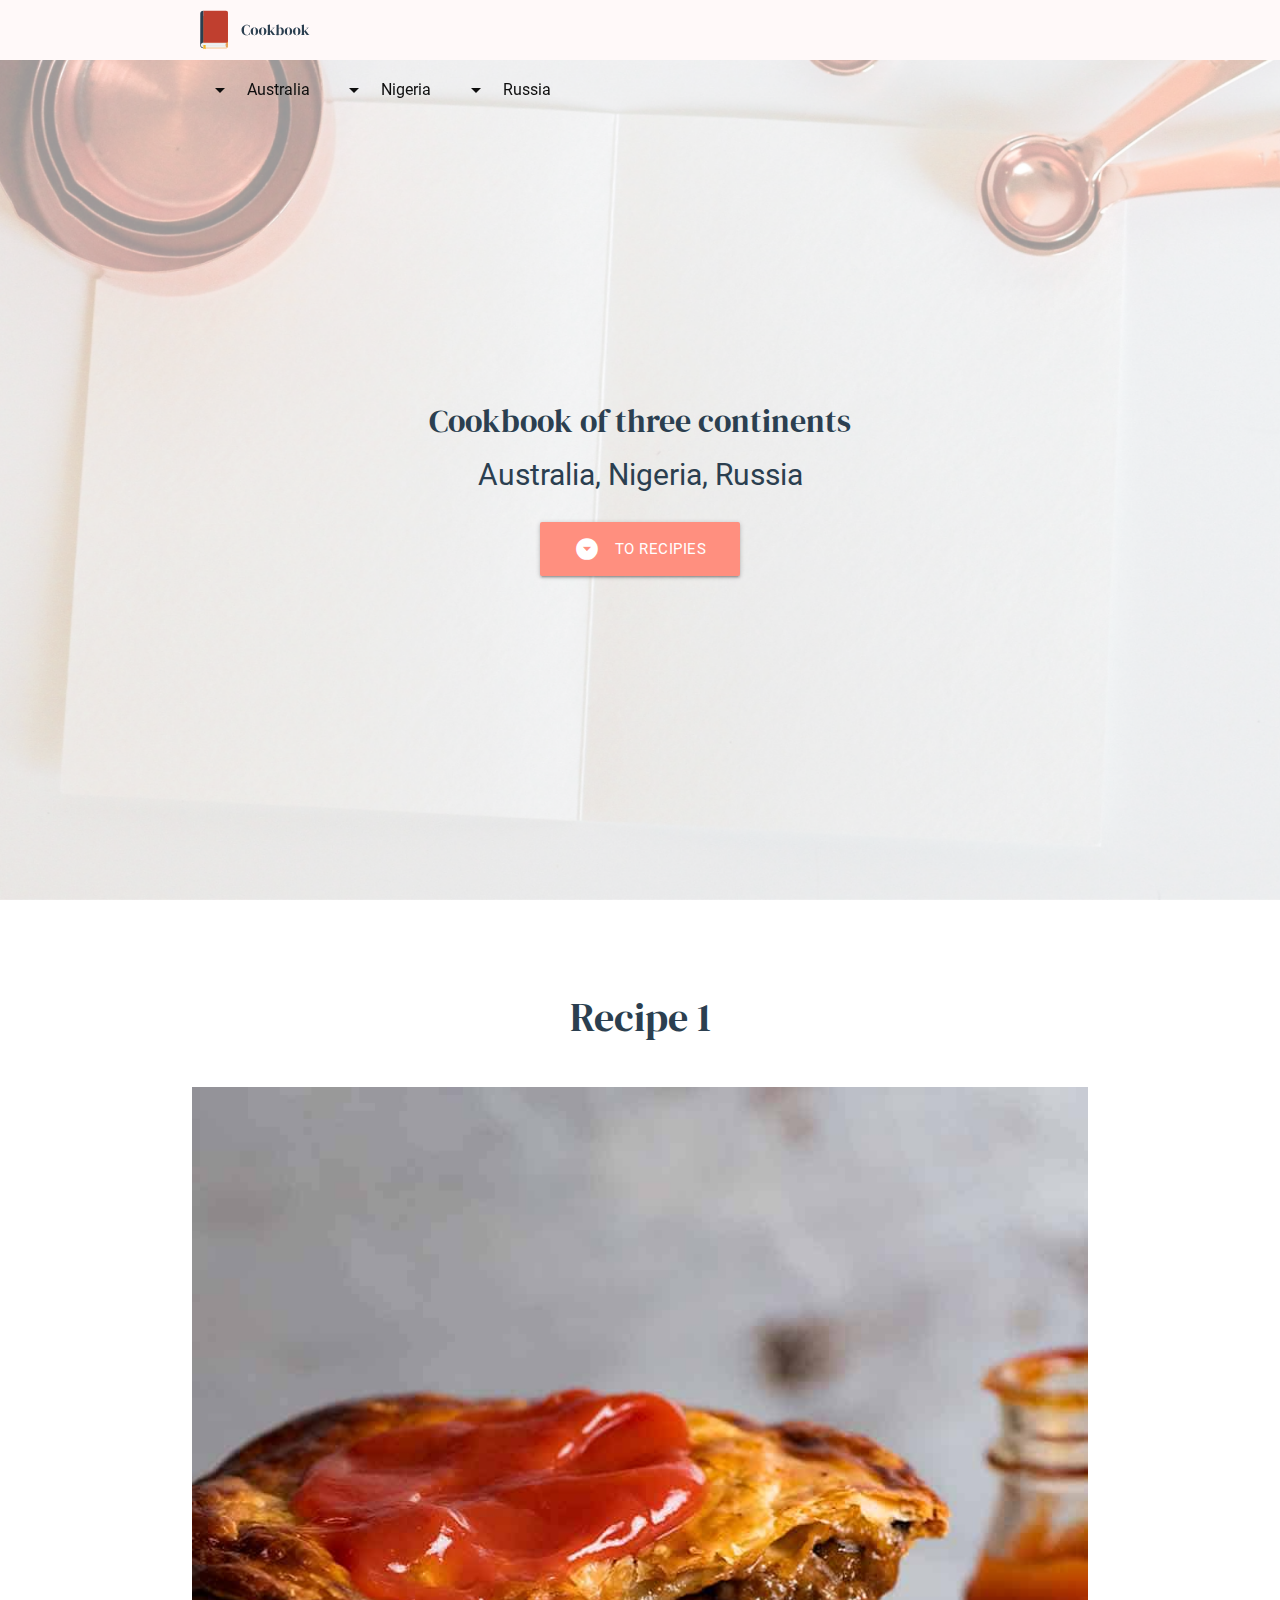
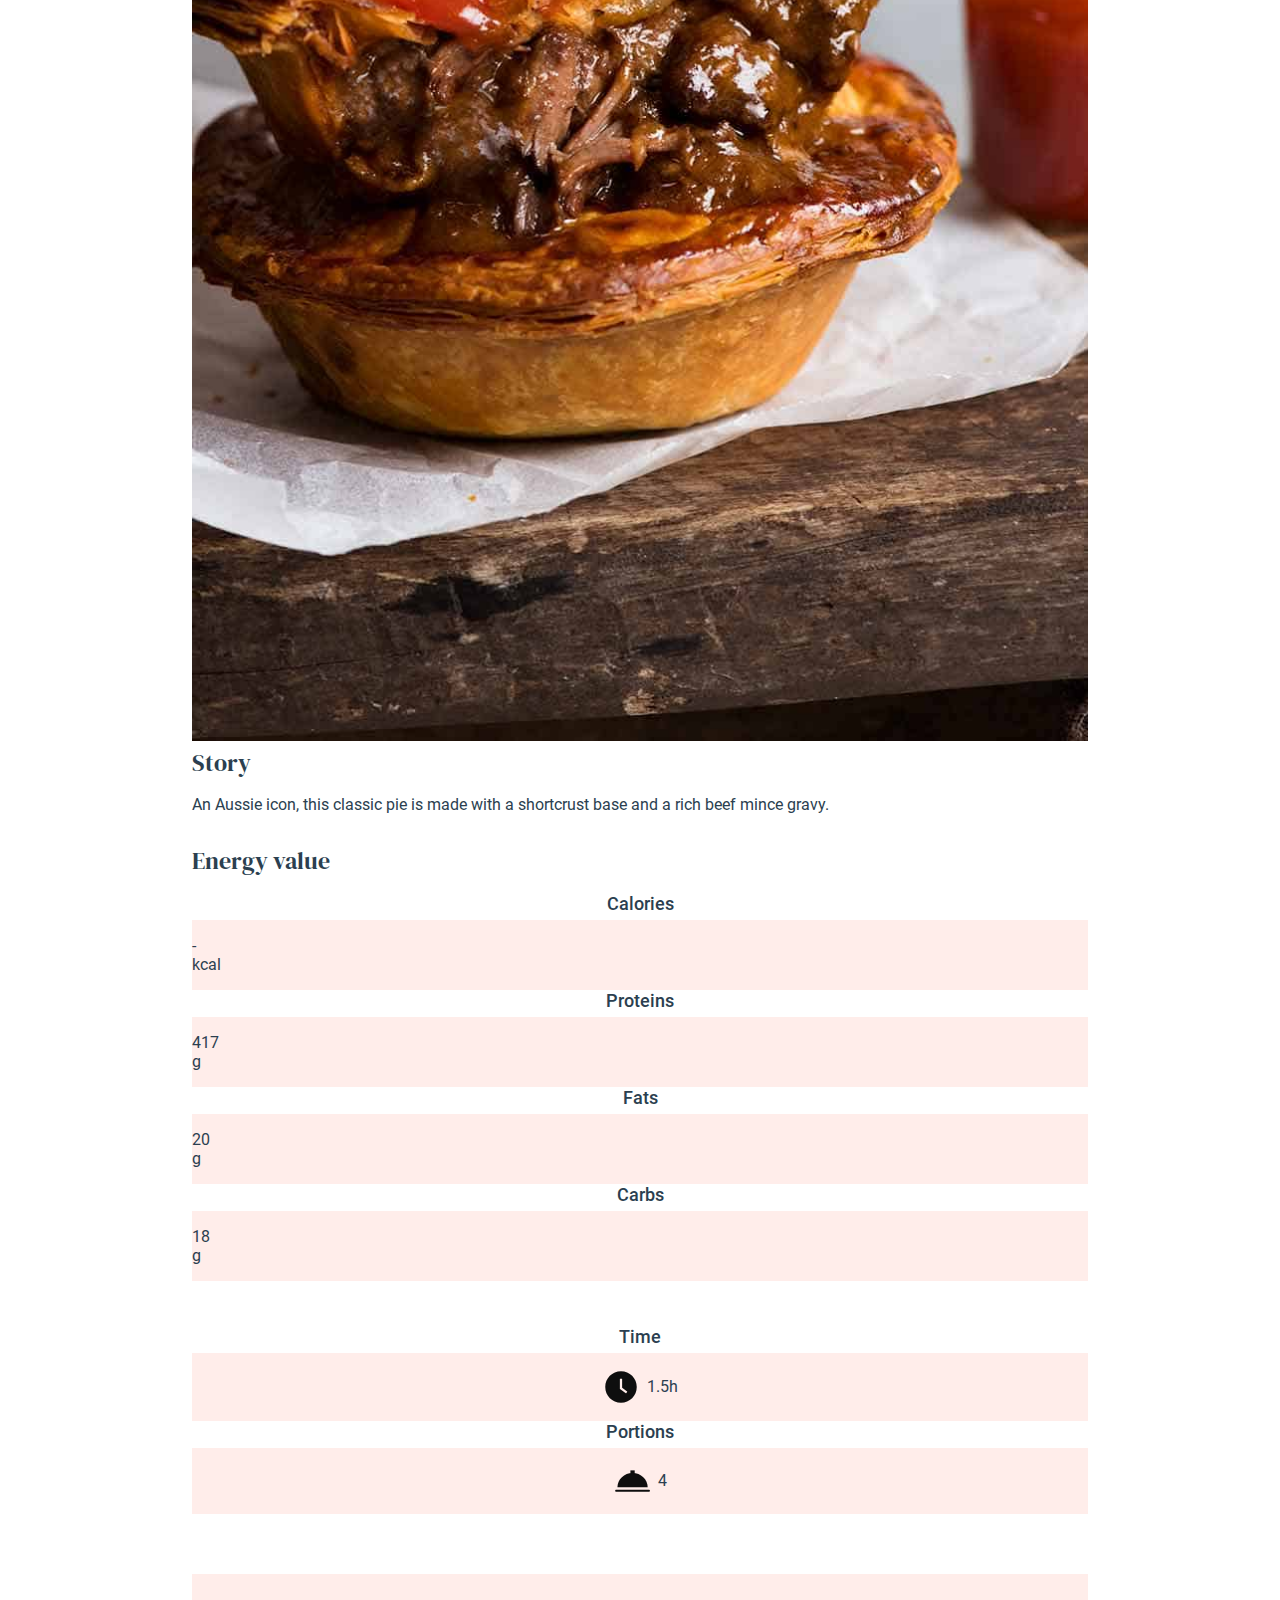
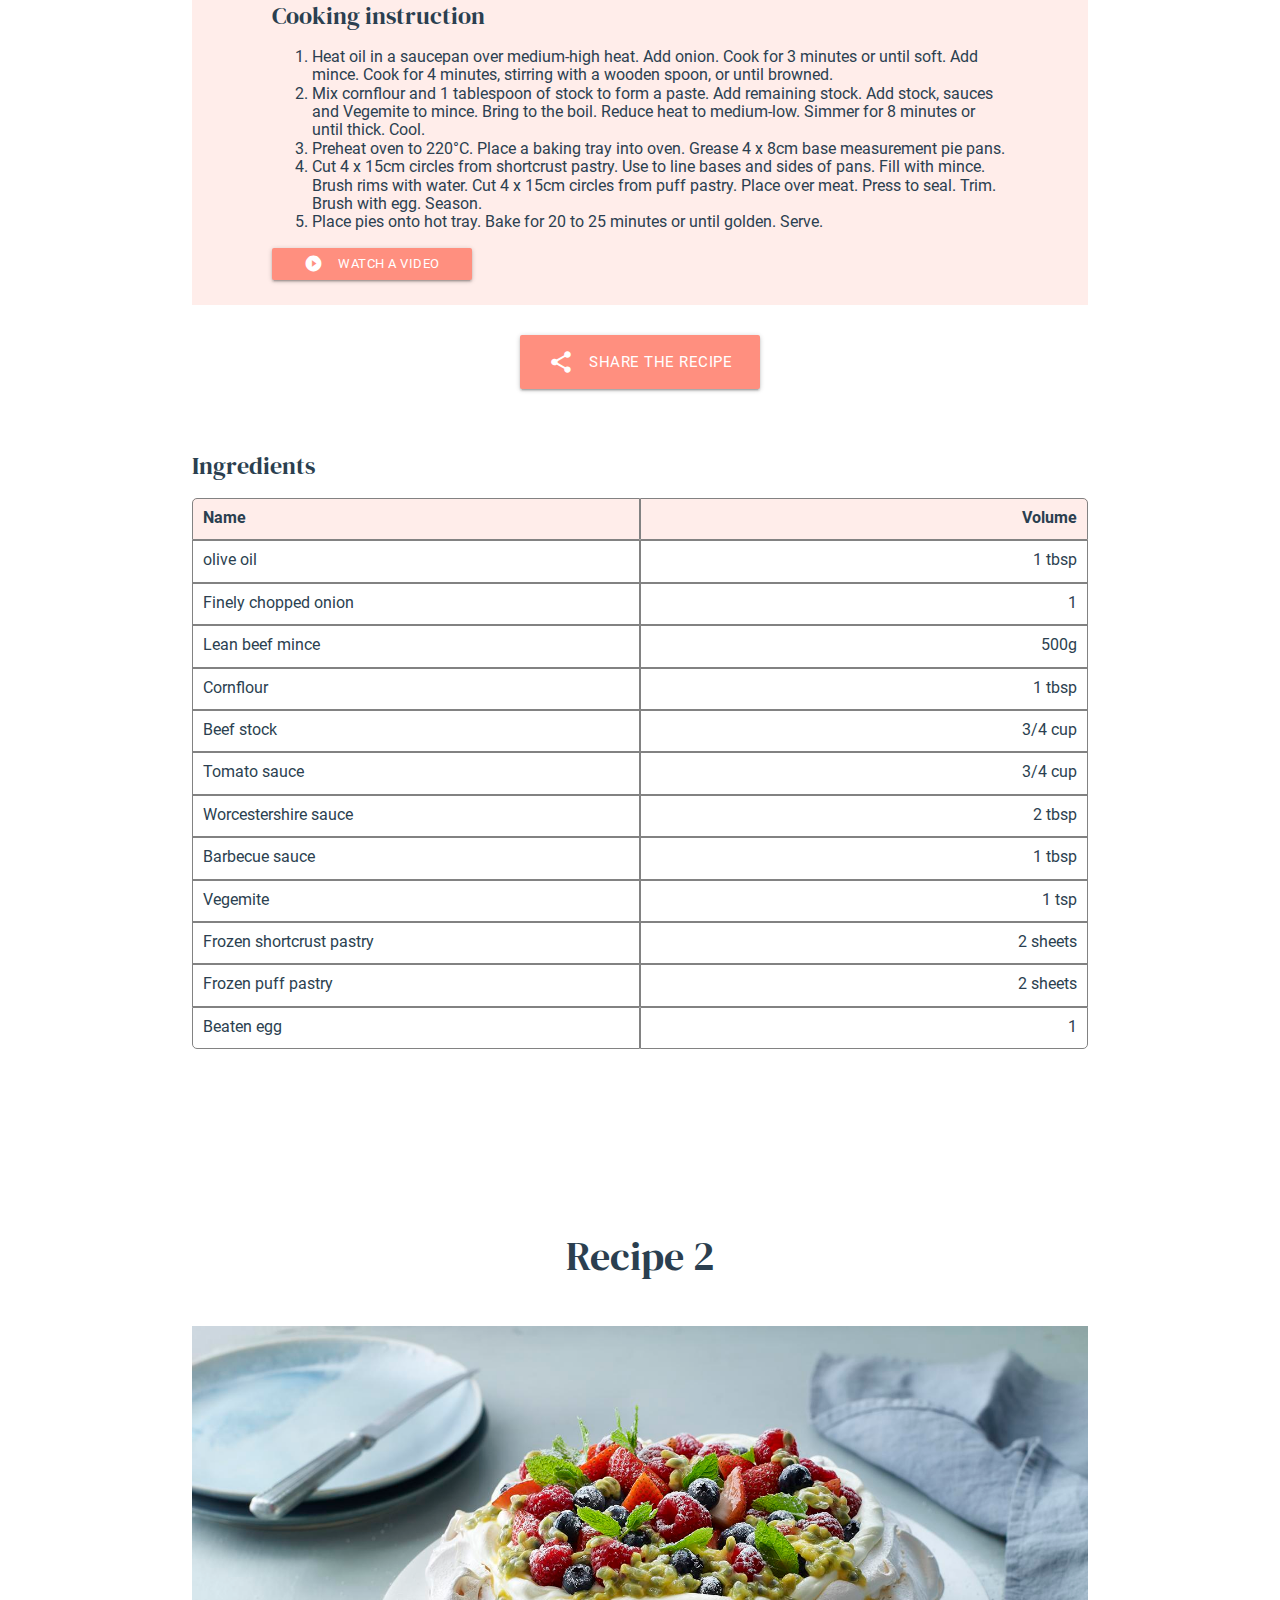
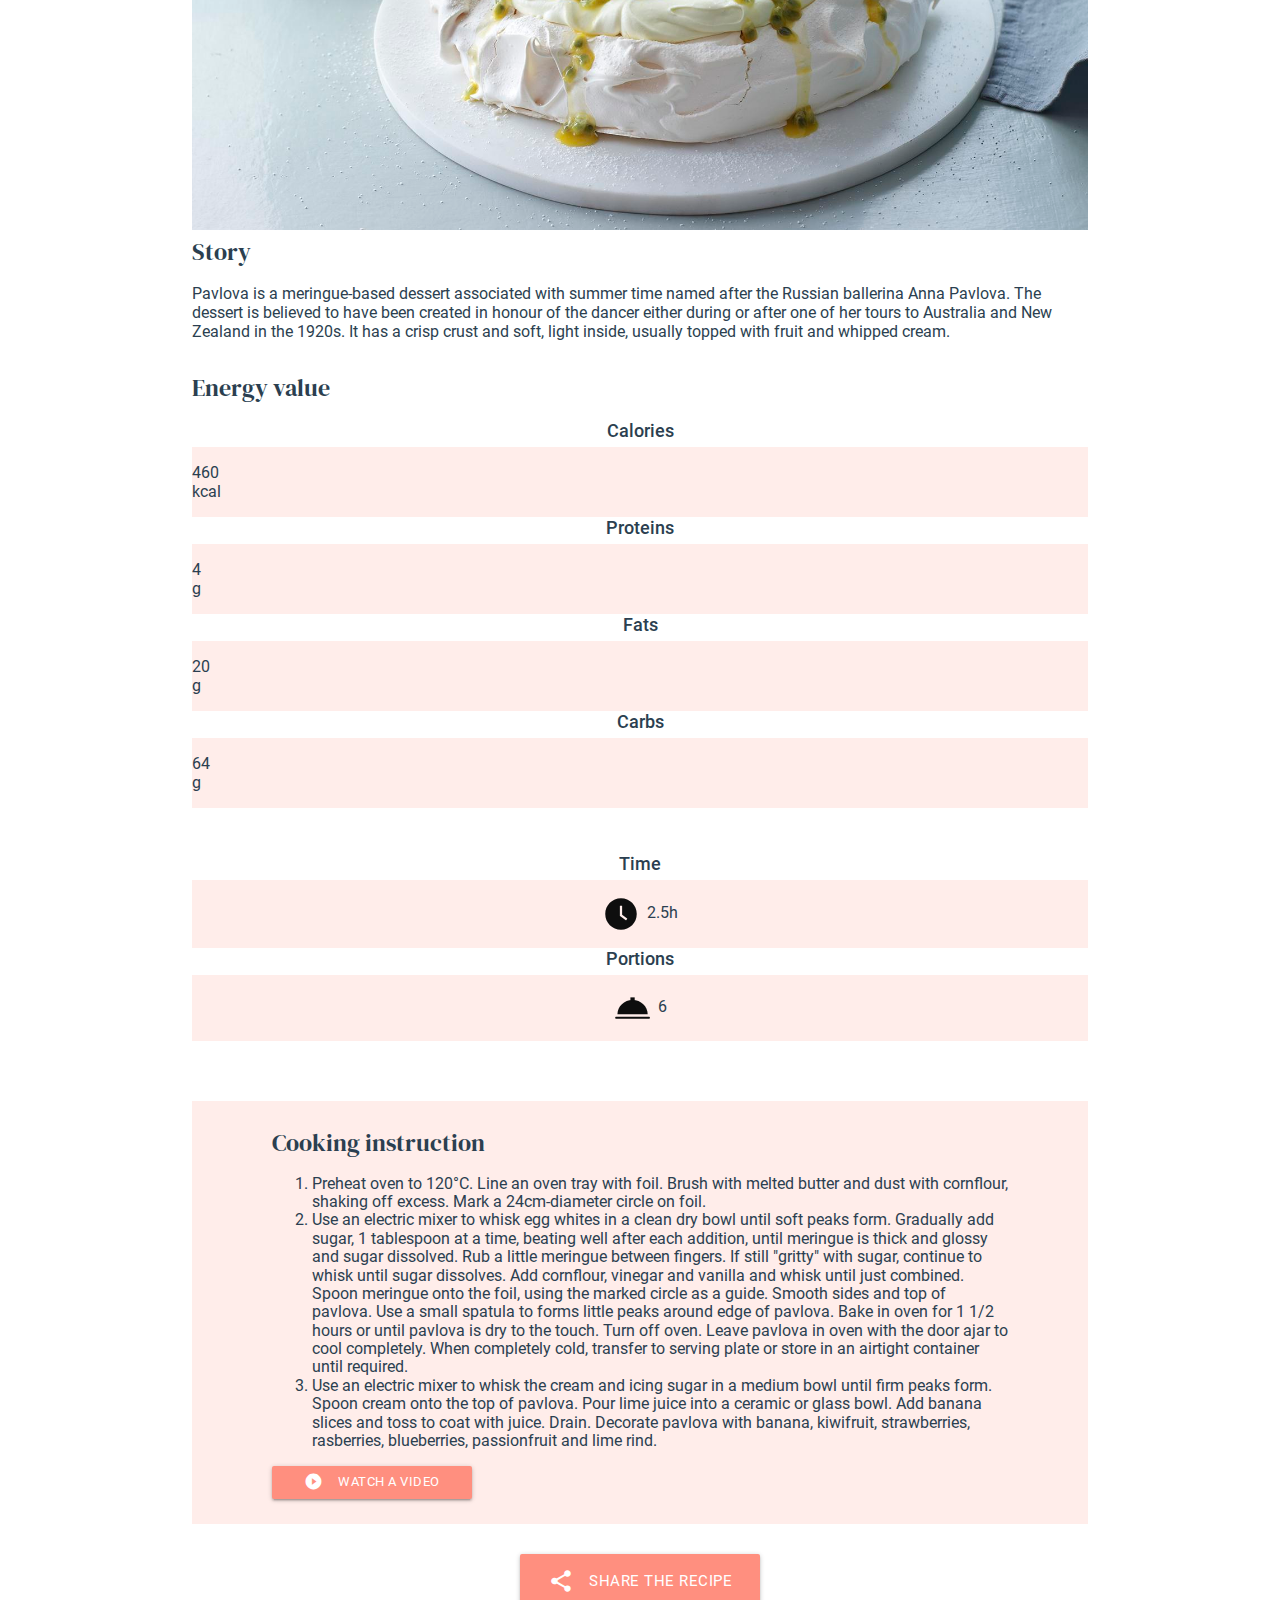
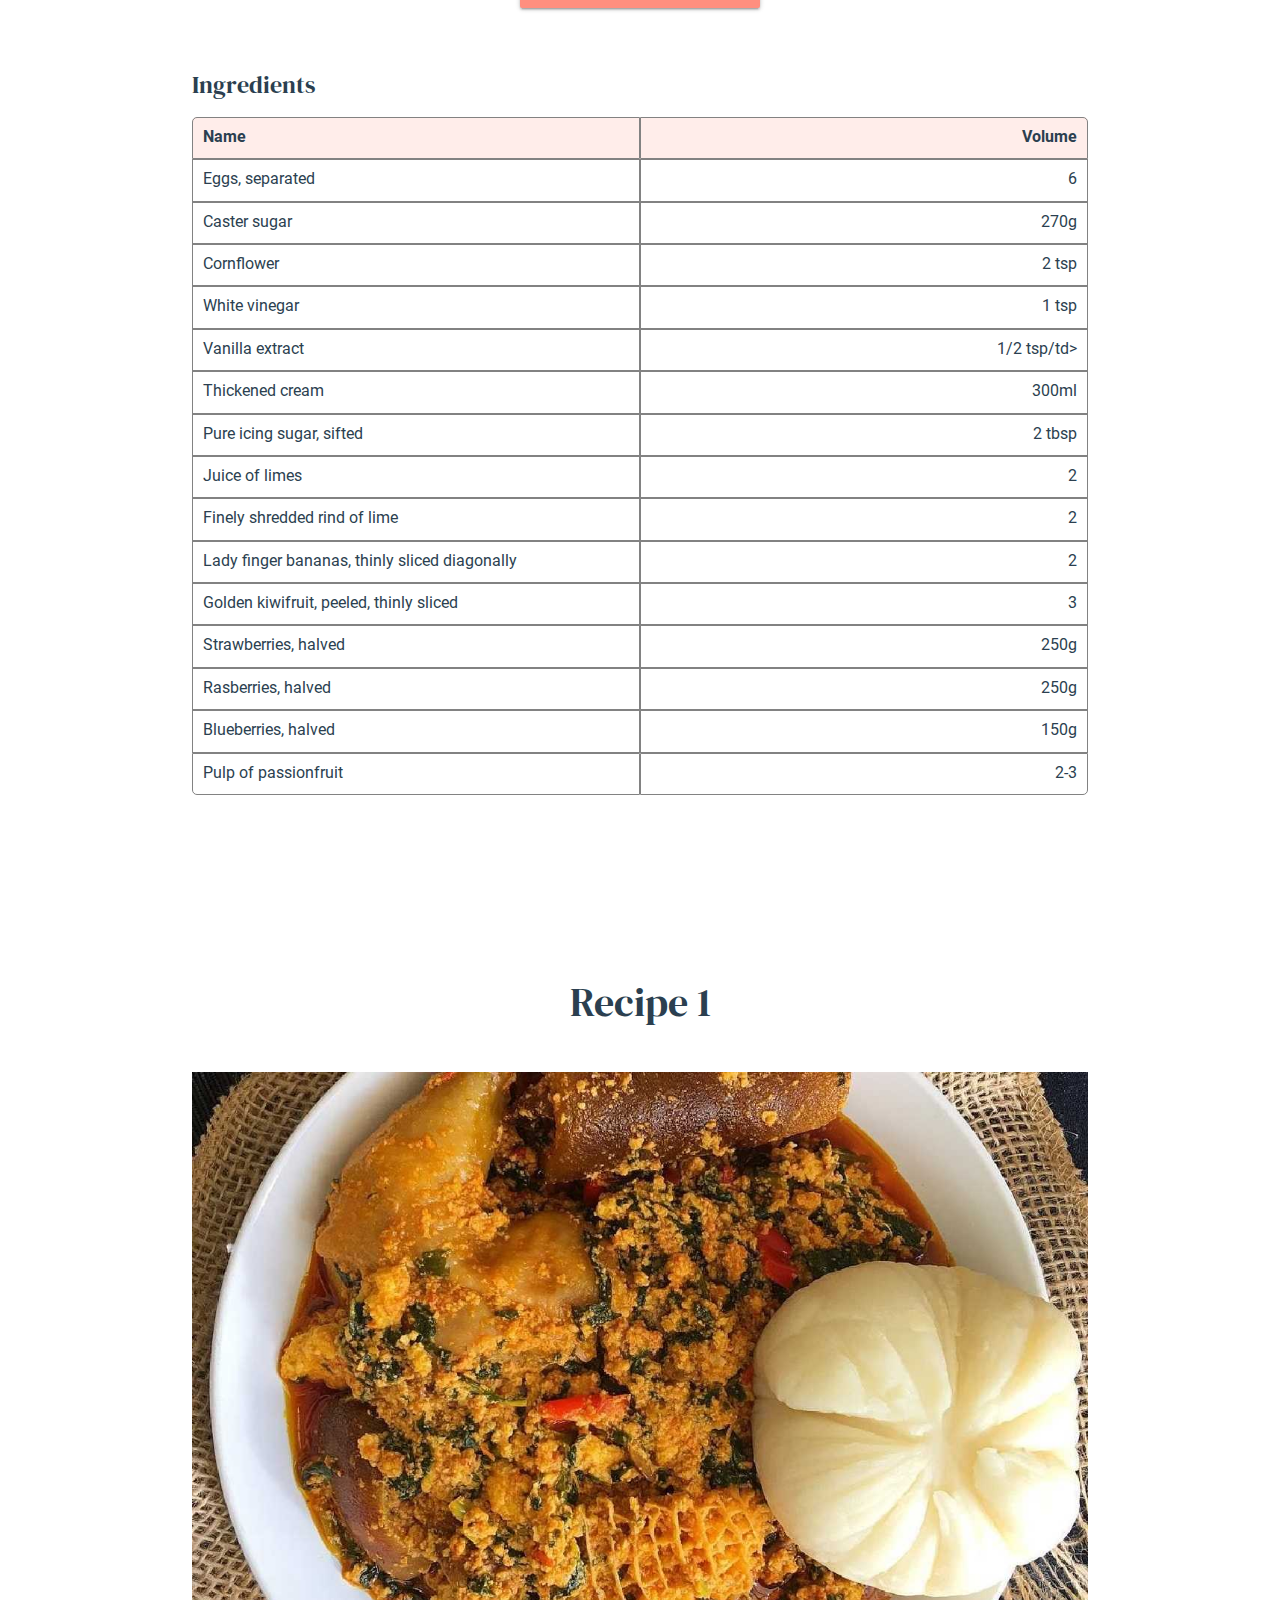
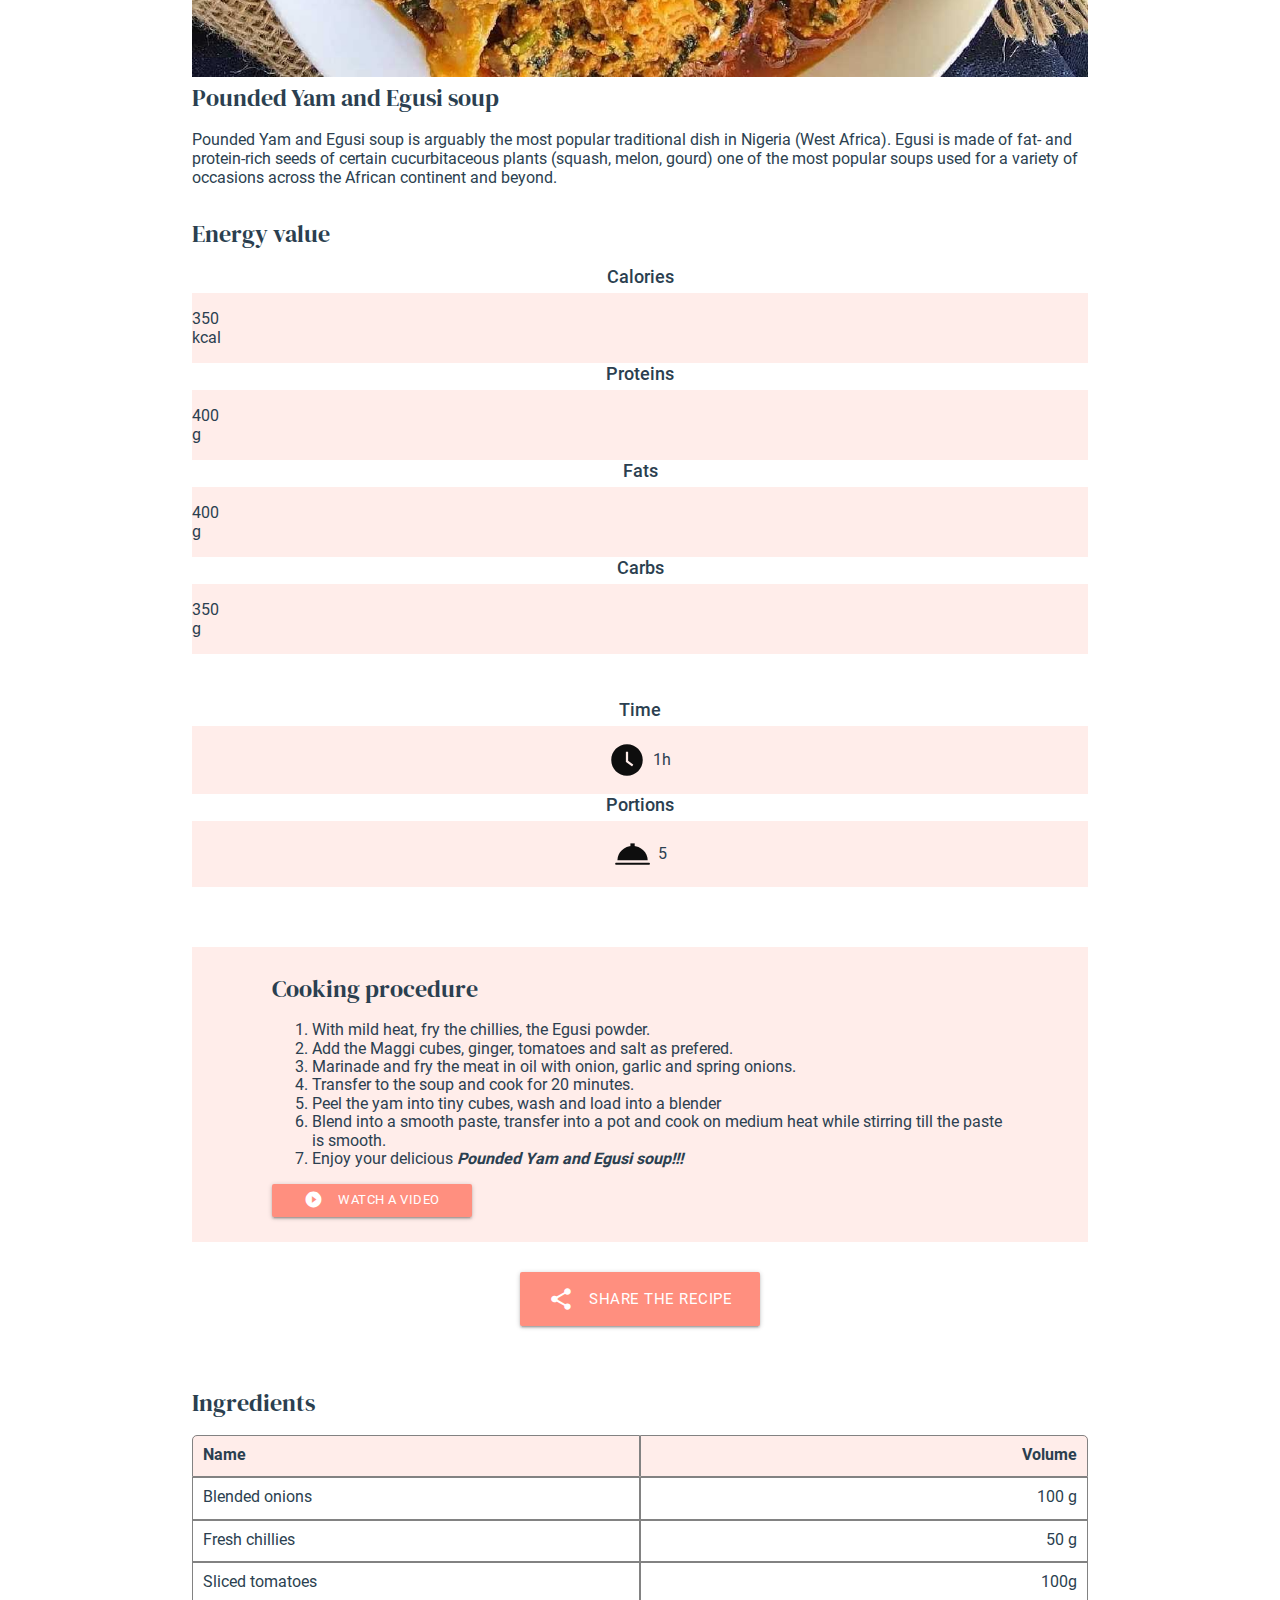
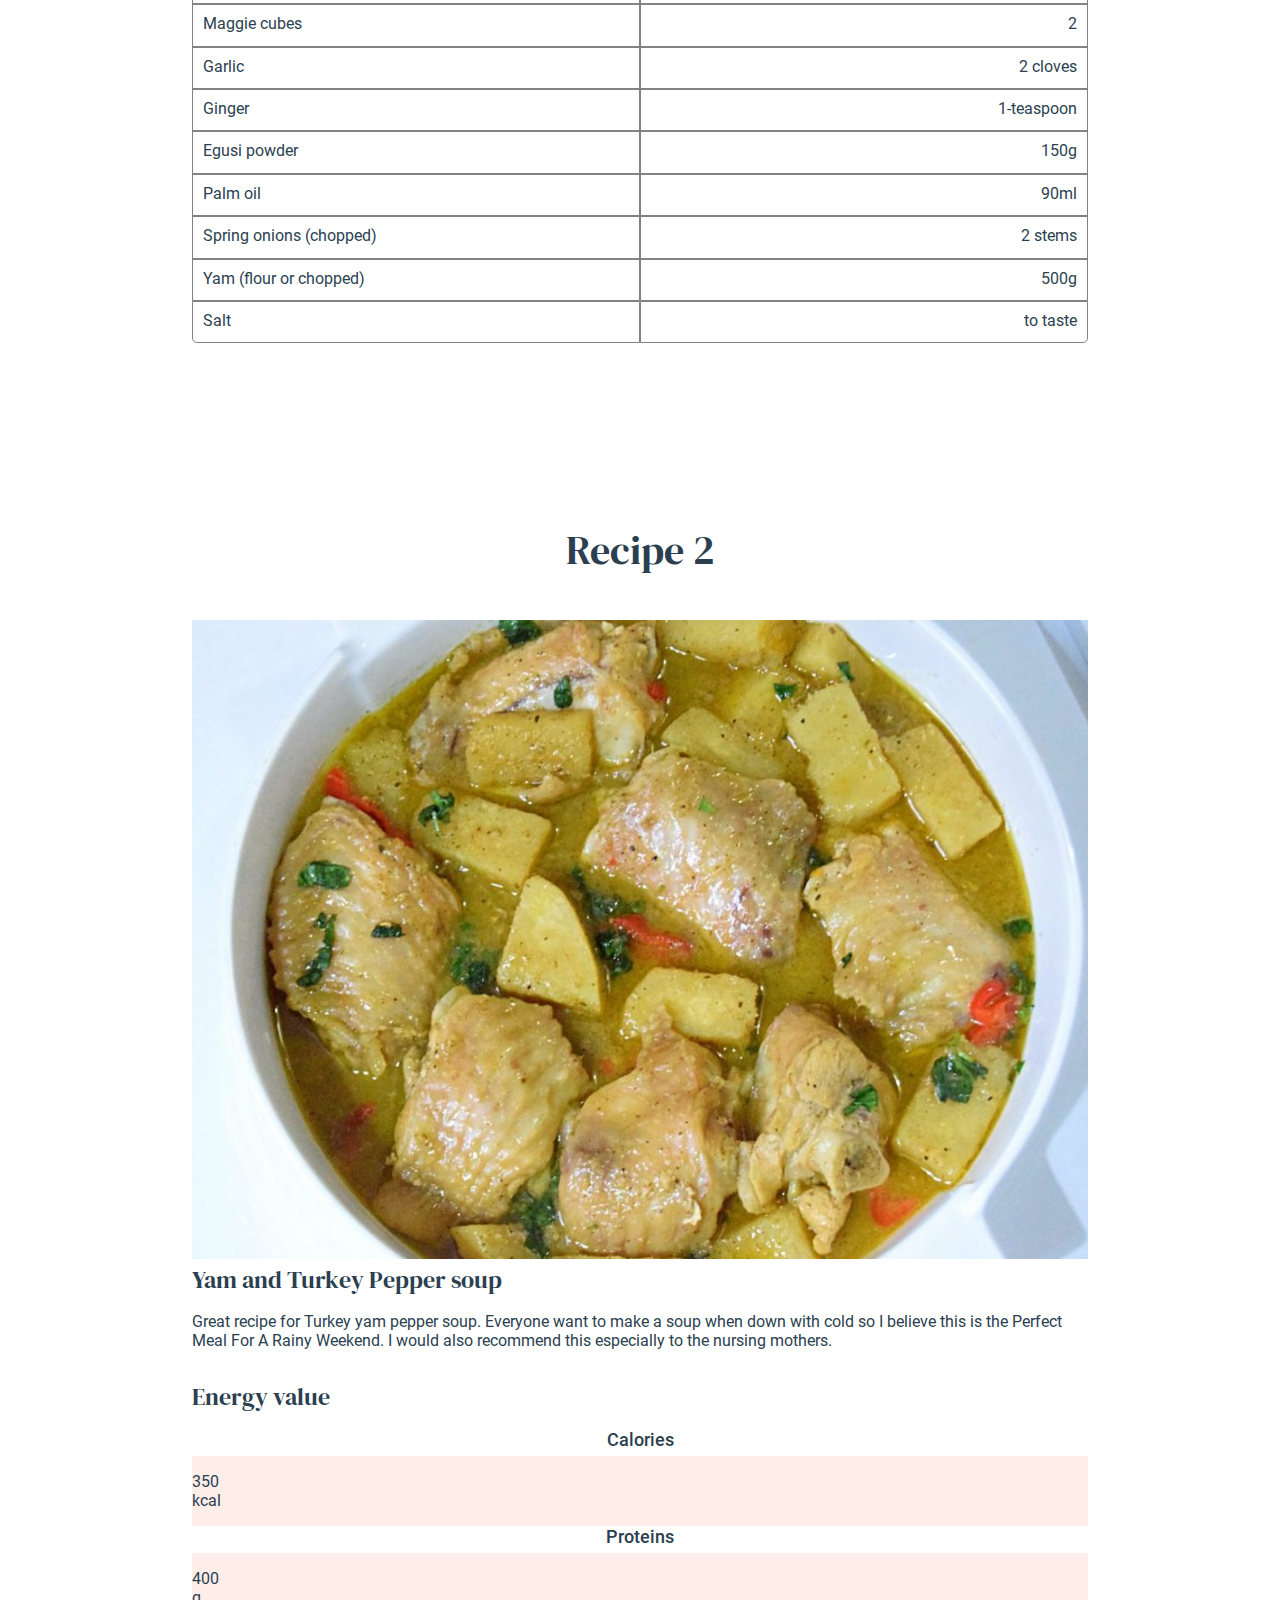
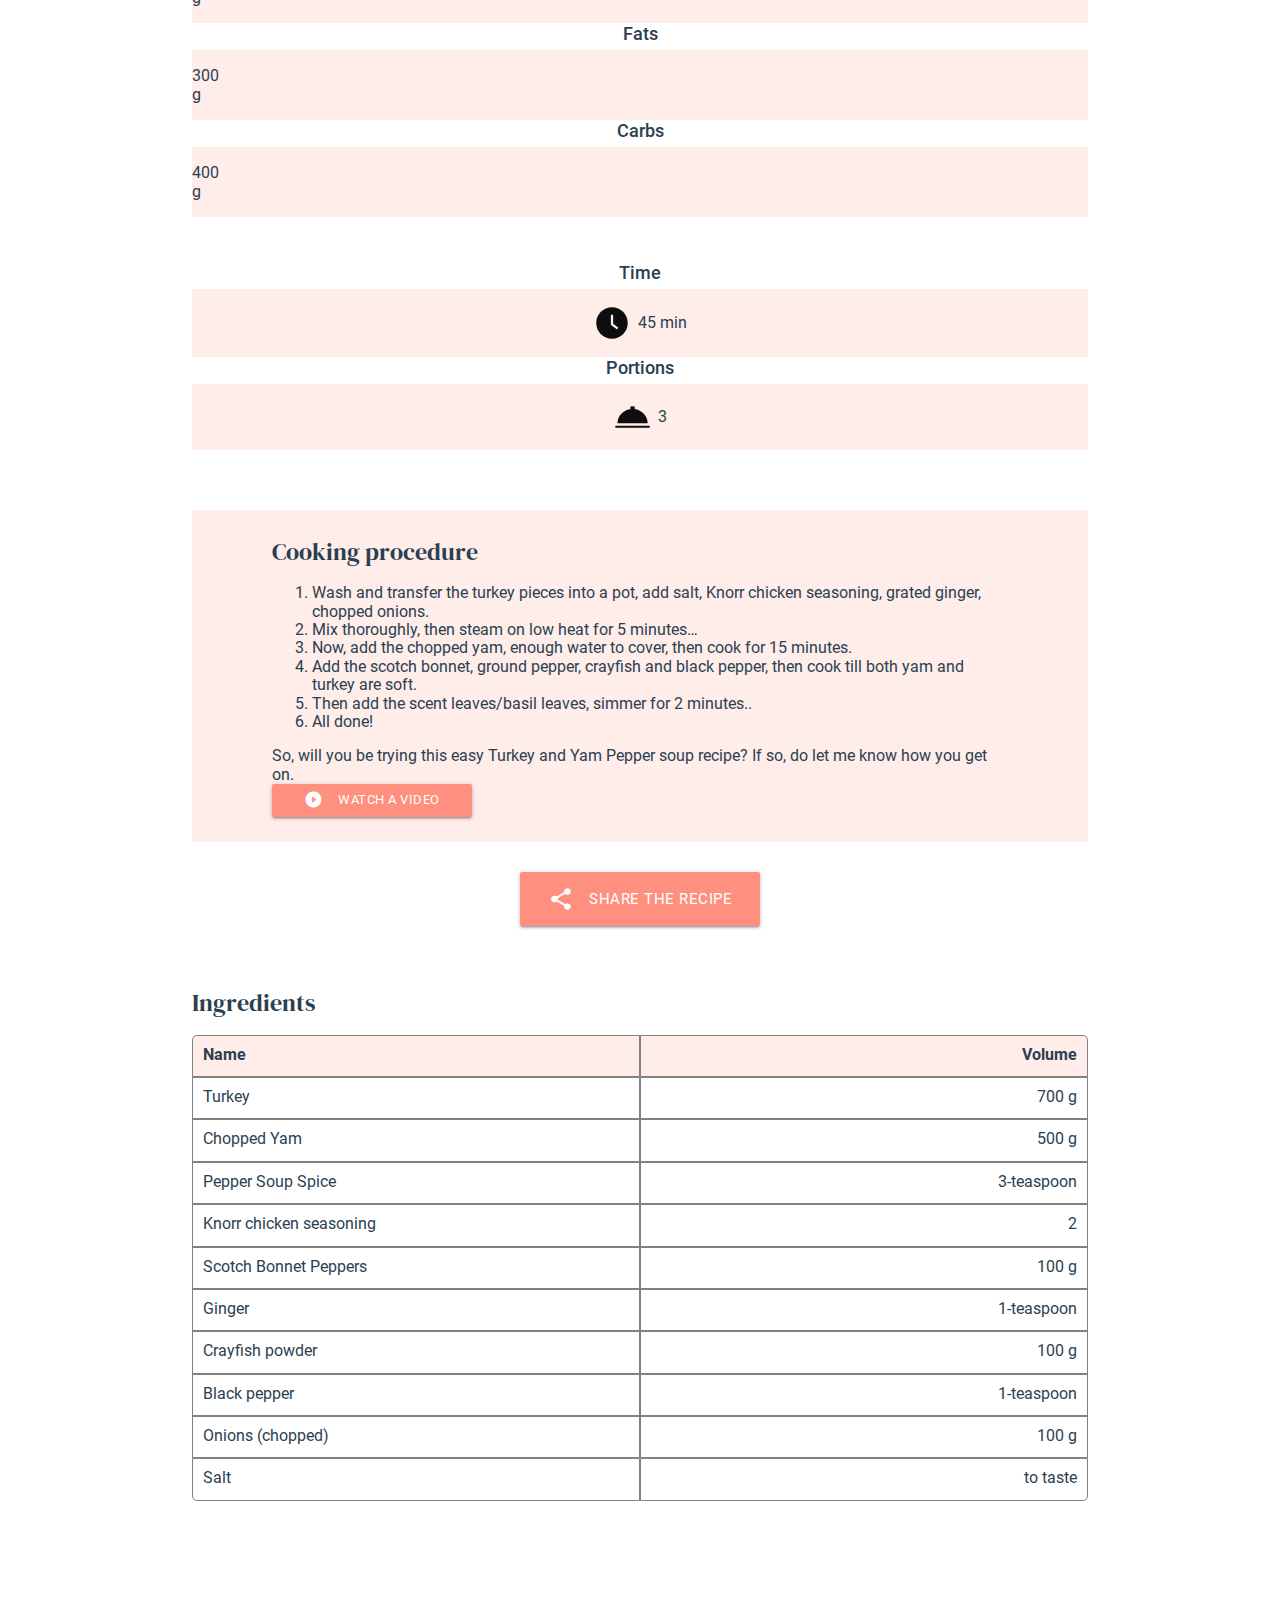
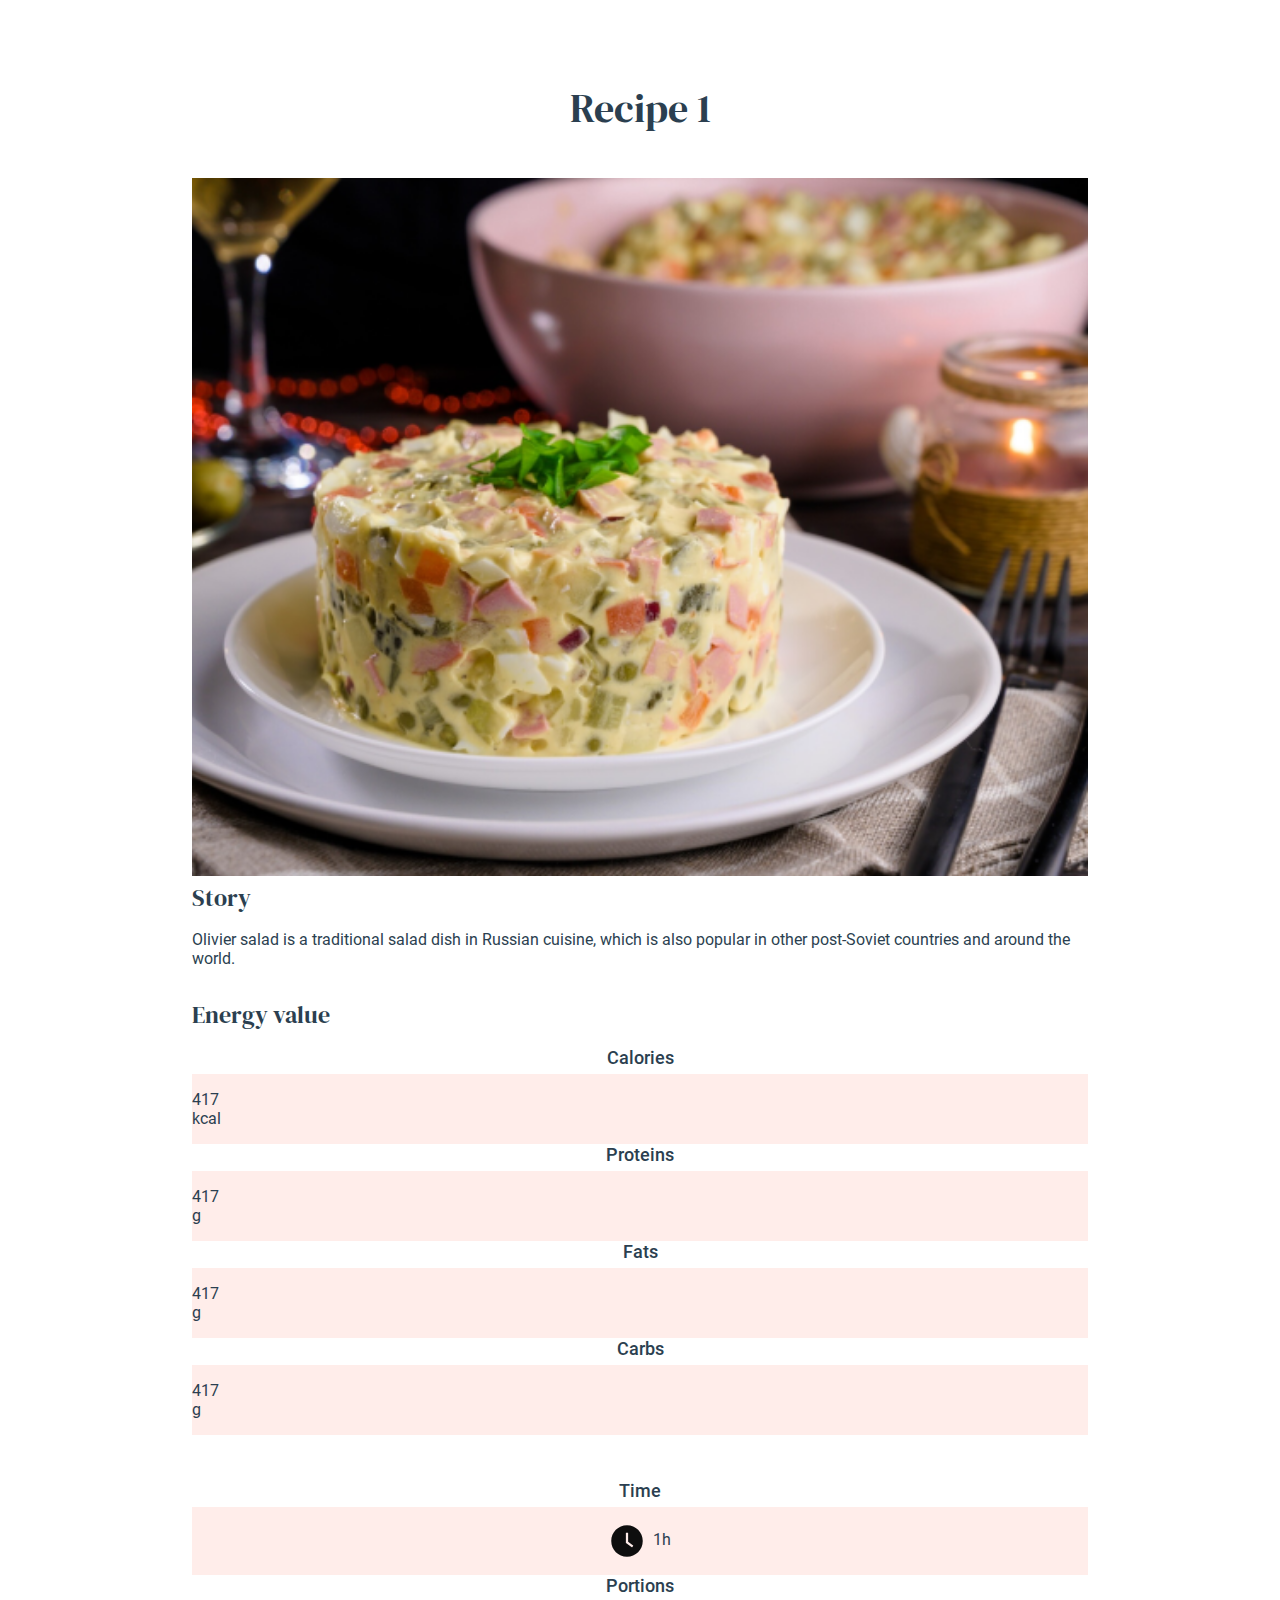
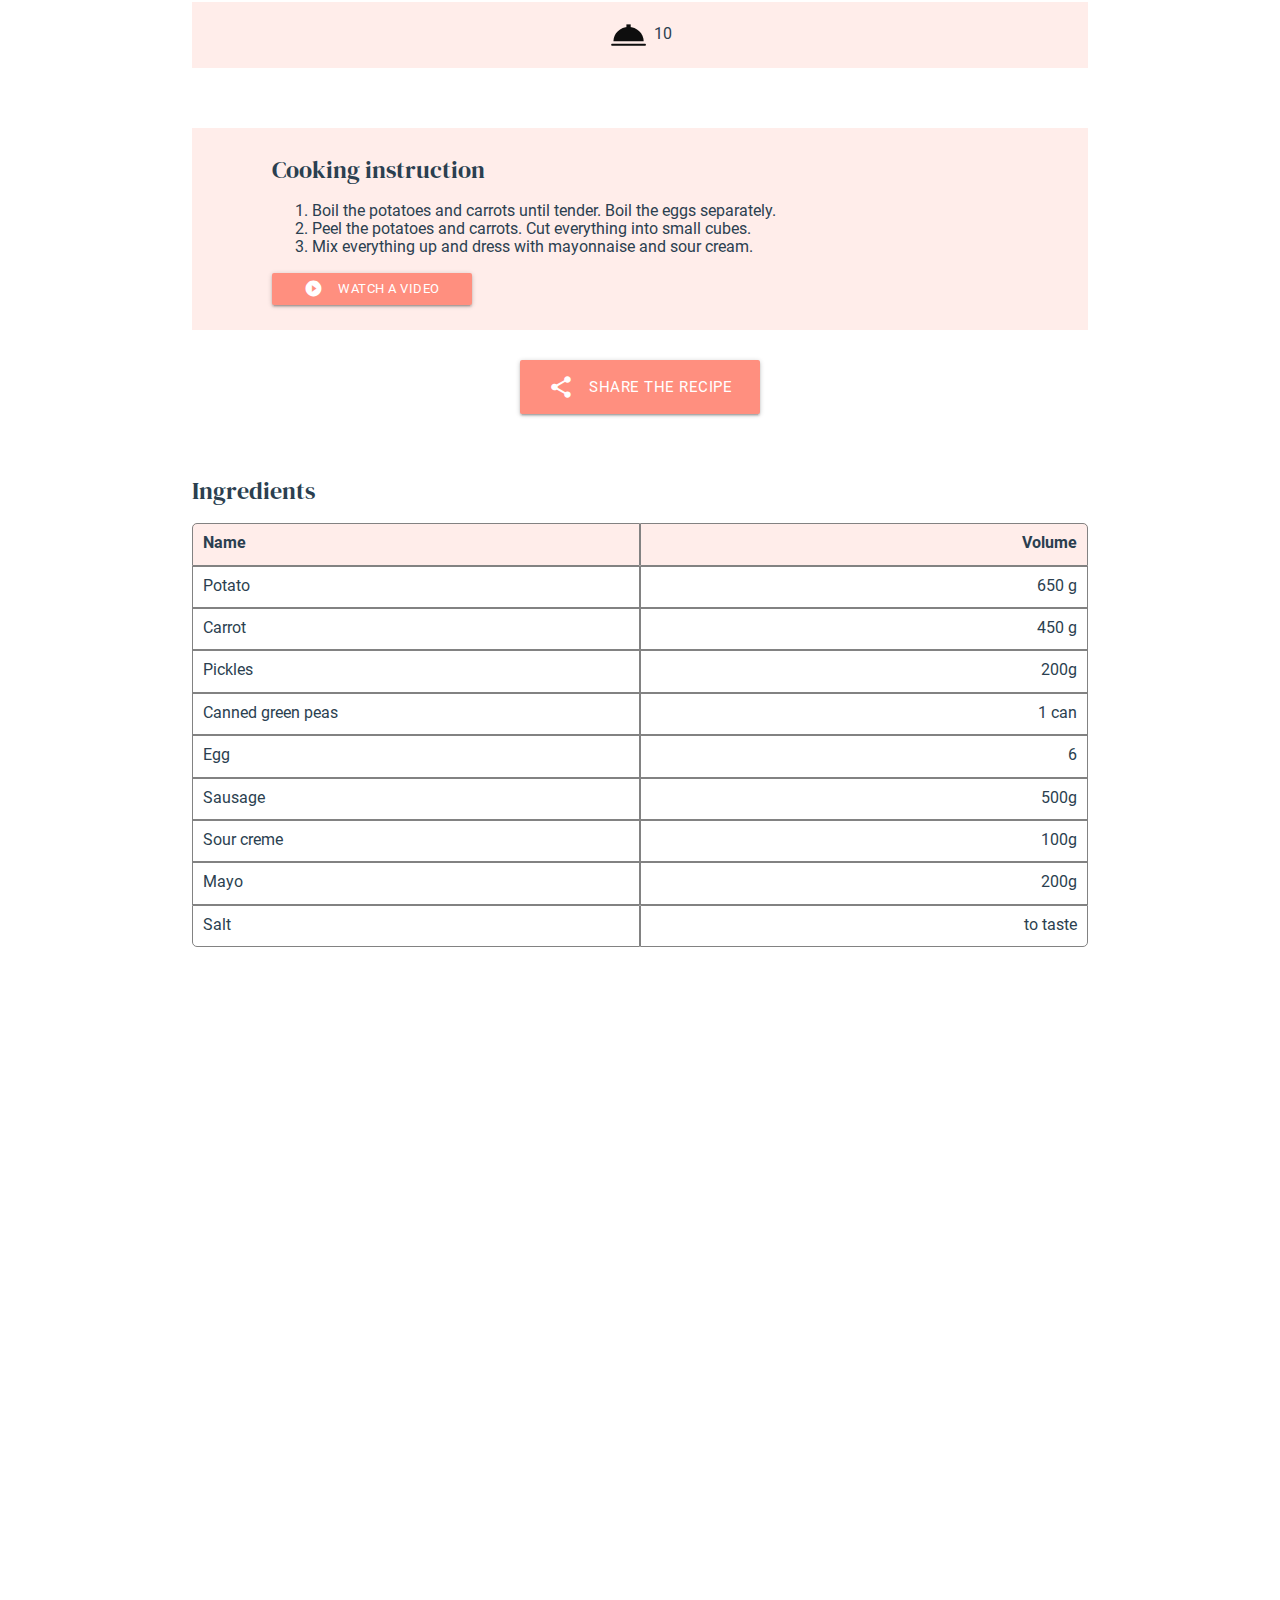
==== commit 385a1800: "add content" ====
--- a/project-2/index.html
+++ b/project-2/index.html
@@ -5,27 +5,20 @@
   <meta charset="UTF-8" />
   <meta name="viewport" content="width=device-width, initial-scale=1.0" />
   <title>Continents cookbook</title>
-  <link rel="stylesheet"
-    href="https://cdnjs.cloudflare.com/ajax/libs/materialize/1.0.0/css/materialize.min.css" />
-  <script
-    src="https://cdnjs.cloudflare.com/ajax/libs/materialize/1.0.0/js/materialize.min.js">
+  <link rel="stylesheet" href="https://cdnjs.cloudflare.com/ajax/libs/materialize/1.0.0/css/materialize.min.css" />
+  <script src="https://cdnjs.cloudflare.com/ajax/libs/materialize/1.0.0/js/materialize.min.js">
   </script>
-  <link rel="stylesheet"
-    href="https://stackpath.bootstrapcdn.com/bootstrap/5.0.0-alpha1/css/bootstrap.min.css"
-    integrity="sha384-r4NyP46KrjDleawBgD5tp8Y7UzmLA05oM1iAEQ17CSuDqnUK2+k9luXQOfXJCJ4I"
-    crossorigin="anonymous" />
-  <script
-    src="https://cdn.jsdelivr.net/npm/popper.js@1.16.0/dist/umd/popper.min.js"
+  <link rel="stylesheet" href="https://stackpath.bootstrapcdn.com/bootstrap/5.0.0-alpha1/css/bootstrap.min.css"
+    integrity="sha384-r4NyP46KrjDleawBgD5tp8Y7UzmLA05oM1iAEQ17CSuDqnUK2+k9luXQOfXJCJ4I" crossorigin="anonymous" />
+  <script src="https://cdn.jsdelivr.net/npm/popper.js@1.16.0/dist/umd/popper.min.js"
     integrity="sha384-Q6E9RHvbIyZFJoft+2mJbHaEWldlvI9IOYy5n3zV9zzTtmI3UksdQRVvoxMfooAo"
     crossorigin="anonymous"></script>
-  <script
-    src="https://stackpath.bootstrapcdn.com/bootstrap/5.0.0-alpha1/js/bootstrap.min.js"
+  <script src="https://stackpath.bootstrapcdn.com/bootstrap/5.0.0-alpha1/js/bootstrap.min.js"
     integrity="sha384-oesi62hOLfzrys4LxRF63OJCXdXDipiYWBnvTl9Y9/TRlw5xlKIEHpNyvvDShgf/"
     crossorigin="anonymous"></script>
 
 
-  <link href="https://fonts.googleapis.com/icon?family=Material+Icons"
-    rel="stylesheet" />
+  <link href="https://fonts.googleapis.com/icon?family=Material+Icons" rel="stylesheet" />
   <link rel="stylesheet" href="css/fonts.css" />
   <link rel="stylesheet" href="css/normalize.css" />
   <link rel="stylesheet" href="css/main.css" />
@@ -35,8 +28,7 @@
   <header class="header">
     <div class="container">
       <div class="row">
-        <a href="home"
-          class="header__logo col-6 col-md-6 col-lg-3 justify-content-center">
+        <a href="home" class="header__logo col-6 col-md-6 col-lg-3 justify-content-center">
           <img src="img/logo.svg" alt="Logo" />
         </a>
         <i class="material-icons offset-4 col-2 header__open">menu</i>
@@ -44,16 +36,14 @@
           <i class="material-icons left large header__close">close</i>
           <ul>
             <li class="header__item">
-              <a href="#" class="link"><i
-                  class="material-icons left">arrow_drop_down</i>Australia</a>
+              <a href="#" class="link"><i class="material-icons left">arrow_drop_down</i>Australia</a>
               <ul class="header__sub-nav">
                 <li><a href="#" class="link header__link">Recipe 1</a></li>
                 <li><a href="#" class="link header__link">Recipe 2</a></li>
               </ul>
             </li>
             <li class="header__item mx-auto">
-              <a href="#" class="link"><i
-                  class="material-icons left">arrow_drop_down</i>Nigeria</a>
+              <a href="#" class="link"><i class="material-icons left">arrow_drop_down</i>Nigeria</a>
               <ul class="header__sub-nav">
                 <li><a href="#yam-egusi" class="link header__link">Recipe 1</a>
                 </li>
@@ -62,8 +52,7 @@
               </ul>
             </li>
             <li class="header__item">
-              <a href="#" class="link"><i
-                  class="material-icons left">arrow_drop_down</i>Russia</a>
+              <a href="#" class="link"><i class="material-icons left">arrow_drop_down</i>Russia</a>
               <ul class="header__sub-nav">
                 <li>
                   <a href="#olivier" class="link header__link">Recipe 1</a>
@@ -84,11 +73,372 @@
         <h1 class="title hero__title">Cookbook of three continents</h1>
         <p class="subtitle hero__subtitle">Australia, Nigeria, Russia</p>
         <!-- <a href="#" class="button button--primary hero__btn">To recipies</a> -->
-        <a href="#"
-          class="waves-effect waves-light btn-large button hero__btn button--primary"><i
+        <a href="#" class="waves-effect waves-light btn-large button hero__btn button--primary"><i
             class="material-icons left">arrow_drop_down_circle</i>To
           recipies</a>
       </div>
+    </section>
+    <!-- Bogdan -->
+    <!-- recipe one -->
+    <section class="section Aussie Meat Pie" id="Aussie-Meat-Pie">
+      <div class="container">
+        <h2 class="col-12 section__title Aussie-Meat-Pie__title">Recipe 1</h2>
+        <div class="row">
+          <div class="col-12 col-lg-5">
+            <div class="section__image">
+              <p class="section__title">Aussie Meat Pie</p>
+              <img src="img/Meat-Pies.jpeg" alt="Tasty Pies" />
+            </div>
+          </div>
+          <div class="col-12 col-lg-7 section__info">
+            <h3 class="section__heading Aussie-Meat-Pie__heading col-12">Story
+            </h3>
+            <p class="col-12 col-lg-10 section__text Aussie-Meat-Pie__text">
+              An Aussie icon, this classic pie is made with a shortcrust base and a rich beef mince gravy.
+            </p>
+            <h3 class="section__heading Aussie-Meat-Pie__heading">Energy value
+            </h3>
+            <div class="row">
+              <div class="col-lg-3 col-md-3 col-6 text-center">
+                <h4 class="section__subject">Calories</h4>
+                <div class="section__value">
+                  <p class="section__text">-</p>
+                  <p class="section__text">kcal</p>
+                </div>
+              </div>
+              <div class="col-lg-3 col-md-3 col-6 text-center">
+                <h4 class="section__subject">Proteins</h4>
+                <div class="section__value">
+                  <p class="section__text">417</p>
+                  <p class="section__text">g</p>
+                </div>
+              </div>
+              <div class="col-lg-3 col-md-3 col-6 text-center">
+                <h4 class="section__subject">Fats</h4>
+                <div class="section__value">
+                  <p class="section__text">20</p>
+                  <p class="section__text">g</p>
+                </div>
+              </div>
+              <div class="col-lg-3 col-md-3 col-6 text-center">
+                <h4 class="section__subject">Carbs</h4>
+                <div class="section__value">
+                  <p class="section__text">18</p>
+                  <p class="section__text">g</p>
+                </div>
+              </div>
+            </div>
+            <div class="row">
+              <div class="col-6 offset-md-2 col-md-4 col-lg-3">
+                <h4 class="section__subject">Time</h4>
+                <div class="section__settings">
+                  <img src="img/clock.svg" alt="Clock icon" /><span>1.5h</span>
+                </div>
+              </div>
+              <div class="col-6 col-md-4 col-lg-3">
+                <h4 class="section__subject">Portions</h4>
+                <div class="section__settings">
+                  <img src="img/cover-food.svg" alt="Icon for cover food" /><span>4</span>
+                </div>
+              </div>
+            </div>
+          </div>
+          <div class="order-1 order-lg-0 col-12 col-lg-7 section__instruction">
+            <div class="section__steps">
+              <h3 class="section__heading">Cooking instruction</h3>
+              <ol class="section__list">
+                <li>
+                  Heat oil in a saucepan over medium-high heat. Add onion. Cook for 3 minutes or until soft.
+                  Add mince. Cook for 4 minutes, stirring with a wooden spoon, or until browned.
+                </li>
+                <li>
+                  Mix cornflour and 1 tablespoon of stock to form a paste. Add remaining stock. Add stock,
+                  sauces and Vegemite to mince. Bring to the boil. Reduce heat to medium-low. Simmer for 8
+                  minutes or until thick. Cool.
+                </li>
+                <li>
+                  Preheat oven to 220°C. Place a baking tray into oven. Grease 4 x 8cm base measurement pie
+                  pans.
+                </li>
+                <li>
+                  Cut 4 x 15cm circles from shortcrust pastry. Use to line bases and sides of pans. Fill with
+                  mince. Brush rims with water. Cut 4 x 15cm circles from puff pastry. Place over meat. Press
+                  to seal. Trim. Brush with egg. Season.
+                </li>
+                <li>
+                  Place pies onto hot tray. Bake for 20 to 25 minutes or until golden. Serve.
+                </li>
+              </ol>
+              <a href="https://www.youtube.com/watch?v=uKfhcQet-6M" target="_blank" class="
+                      waves-effect waves-light
+                      btn-small
+                      button button--primary
+                      mx-auto
+                      section__video-btn
+                    ">
+                <i class="material-icons left">play_circle_filled</i> watch a
+                video
+              </a>
+            </div>
+            <button class="
+                    section__share-btn
+                    waves-effect waves-light
+                    btn-large
+                    button button--primary
+                    ml-auto
+                  ">
+              <i class="material-icons left">share</i> share the recipe
+            </button>
+          </div>
+          <div class="offset-sm-1 col-12 col-sm-10 col-lg-4 offset-lg-1 section__ingredients">
+            <h3 class="section__heading">Ingredients</h3>
+            <table class="section__table">
+              <thead>
+                <tr>
+                  <th>Name</th>
+                  <th>Volume</th>
+                </tr>
+              </thead>
+              <tbody>
+                <tr>
+                  <td>olive oil</td>
+                  <td>1 tbsp </td>
+                </tr>
+                <tr>
+                  <td>Finely chopped onion</td>
+                  <td>1</td>
+                </tr>
+                <tr>
+                  <td>Lean beef mince</td>
+                  <td>500g</td>
+                </tr>
+                <tr>
+                  <td>Cornflour</td>
+                  <td>1 tbsp</td>
+                </tr>
+                <tr>
+                  <td>Beef stock</td>
+                  <td>3/4 cup</td>
+                </tr>
+                <tr>
+                  <td>Tomato sauce</td>
+                  <td>3/4 cup</td>
+                </tr>
+                <tr>
+                  <td>Worcestershire sauce</td>
+                  <td>2 tbsp</td>
+                </tr>
+                <tr>
+                  <td>Barbecue sauce</td>
+                  <td>1 tbsp</td>
+                </tr>
+                <tr>
+                  <td>Vegemite</td>
+                  <td>1 tsp</td>
+                </tr>
+                <tr>
+                  <td>Frozen shortcrust pastry</td>
+                  <td>2 sheets</td>
+                </tr>
+                <tr>
+                  <td>Frozen puff pastry</td>
+                  <td>2 sheets</td>
+                </tr>
+                <tr>
+                  <td>Beaten egg</td>
+                  <td>1</td>
+                </tr>
+              </tbody>
+            </table>
+          </div>
+        </div>
+    </section>
+    <!-- recipe two -->
+    <section class="section Pavlova" id="Pavlova">
+      <div class="container">
+        <h2 class="col-12 section__title Pavlova__title">Recipe 2</h2>
+        <div class="row">
+          <div class="col-12 col-lg-5">
+            <div class="section__image">
+              <p class="section__title">Pavlova</p>
+              <img src="img/pavlova.jpeg" alt="Image of a Pavlova" />
+            </div>
+          </div>
+          <div class="col-12 col-lg-7 section__info">
+            <h3 class="section__heading Pavlova__heading col-12">Story
+            </h3>
+            <p class="col-12 col-lg-10 section__text Pavlova__text">
+              Pavlova is a meringue-based dessert associated with summer time named after the Russian ballerina Anna
+              Pavlova. The dessert is believed to have been created in honour of the dancer either during or after one
+              of her tours to Australia and New Zealand in the 1920s. It has a crisp crust and soft, light inside,
+              usually topped with fruit and whipped cream.
+            </p>
+            <h3 class="section__heading Pavlova__heading">Energy value
+            </h3>
+            <div class="row">
+              <div class="col-lg-3 col-md-3 col-6 text-center">
+                <h4 class="section__subject">Calories</h4>
+                <div class="section__value">
+                  <p class="section__text">460</p>
+                  <p class="section__text">kcal</p>
+                </div>
+              </div>
+              <div class="col-lg-3 col-md-3 col-6 text-center">
+                <h4 class="section__subject">Proteins</h4>
+                <div class="section__value">
+                  <p class="section__text">4</p>
+                  <p class="section__text">g</p>
+                </div>
+              </div>
+              <div class="col-lg-3 col-md-3 col-6 text-center">
+                <h4 class="section__subject">Fats</h4>
+                <div class="section__value">
+                  <p class="section__text">20</p>
+                  <p class="section__text">g</p>
+                </div>
+              </div>
+              <div class="col-lg-3 col-md-3 col-6 text-center">
+                <h4 class="section__subject">Carbs</h4>
+                <div class="section__value">
+                  <p class="section__text">64</p>
+                  <p class="section__text">g</p>
+                </div>
+              </div>
+            </div>
+            <div class="row">
+              <div class="col-6 offset-md-2 col-md-4 col-lg-3">
+                <h4 class="section__subject">Time</h4>
+                <div class="section__settings">
+                  <img src="img/clock.svg" alt="Clock icon" /><span>2.5h</span>
+                </div>
+              </div>
+              <div class="col-6 col-md-4 col-lg-3">
+                <h4 class="section__subject">Portions</h4>
+                <div class="section__settings">
+                  <img src="img/cover-food.svg" alt="Icon for cover food" /><span>6</span>
+                </div>
+              </div>
+            </div>
+          </div>
+          <div class="order-1 order-lg-0 col-12 col-lg-7 section__instruction">
+            <div class="section__steps">
+              <h3 class="section__heading">Cooking instruction</h3>
+              <ol class="section__list">
+                <li>
+                  Preheat oven to 120°C. Line an oven tray with foil. Brush with melted butter and dust with cornflour,
+                  shaking off excess. Mark a 24cm-diameter circle on foil.
+                </li>
+                <li>
+                  Use an electric mixer to whisk egg whites in a clean dry bowl until soft peaks form. Gradually add
+                  sugar, 1 tablespoon at a time, beating well after each addition, until meringue is thick and glossy
+                  and sugar dissolved. Rub a little meringue between fingers. If still "gritty" with sugar, continue to
+                  whisk until sugar dissolves. Add cornflour, vinegar and vanilla and whisk until just combined. Spoon
+                  meringue onto the foil, using the marked circle as a guide. Smooth sides and top of pavlova. Use a
+                  small spatula to forms little peaks around edge of pavlova. Bake in oven for 1 1/2 hours or until
+                  pavlova is dry to the touch. Turn off oven. Leave pavlova in oven with the door ajar to cool
+                  completely. When completely cold, transfer to serving plate or store in an airtight container until
+                  required.
+                </li>
+                <li>
+                  Use an electric mixer to whisk the cream and icing sugar in a medium bowl until firm peaks form. Spoon
+                  cream onto the top of pavlova. Pour lime juice into a ceramic or glass bowl. Add banana slices and
+                  toss to coat with juice. Drain. Decorate pavlova with banana, kiwifruit, strawberries, rasberries,
+                  blueberries, passionfruit and lime rind.
+                </li>
+              </ol>
+              <a href="" target="_blank" class="
+                      waves-effect waves-light
+                      btn-small
+                      button button--primary
+                      mx-auto
+                      section__video-btn
+                    ">
+                <i class="material-icons left">play_circle_filled</i> watch a
+                video
+              </a>
+            </div>
+            <button class="
+                    section__share-btn
+                    waves-effect waves-light
+                    btn-large
+                    button button--primary
+                    ml-auto
+                  ">
+              <i class="material-icons left">share</i> share the recipe
+            </button>
+          </div>
+          <div class="offset-sm-1 col-12 col-sm-10 col-lg-4 offset-lg-1 section__ingredients">
+            <h3 class="section__heading">Ingredients</h3>
+            <table class="section__table">
+              <thead>
+                <tr>
+                  <th>Name</th>
+                  <th>Volume</th>
+                </tr>
+              </thead>
+              <tbody>
+                <tr>
+                  <td>Eggs, separated</td>
+                  <td>6 </td>
+                </tr>
+                <tr>
+                  <td>Caster sugar</td>
+                  <td>270g</td>
+                </tr>
+                <tr>
+                  <td>Cornflower</td>
+                  <td>2 tsp</td>
+                </tr>
+                <tr>
+                  <td>White vinegar</td>
+                  <td>1 tsp</td>
+                </tr>
+                <tr>
+                  <td>Vanilla extract</td>
+                  <td>1/2 tsp/td>
+                </tr>
+                <tr>
+                  <td>Thickened cream</td>
+                  <td>300ml</td>
+                </tr>
+                <tr>
+                  <td>Pure icing sugar, sifted</td>
+                  <td>2 tbsp</td>
+                </tr>
+                <tr>
+                  <td>Juice of limes</td>
+                  <td>2</td>
+                </tr>
+                <tr>
+                  <td>Finely shredded rind of lime</td>
+                  <td>2</td>
+                </tr>
+                <tr>
+                  <td>Lady finger bananas, thinly sliced diagonally</td>
+                  <td>2</td>
+                </tr>
+                <tr>
+                  <td>Golden kiwifruit, peeled, thinly sliced</td>
+                  <td>3</td>
+                </tr>
+                <tr>
+                  <td>Strawberries, halved</td>
+                  <td>250g</td>
+                </tr>
+                <tr>
+                  <td>Rasberries, halved</td>
+                  <td>250g</td>
+                </tr>
+                <td>Blueberries, halved</td>
+                <td>150g</td>
+                </tr>
+                <td>Pulp of passionfruit</td>
+                <td>2-3</td>
+                </tr>
+              </tbody>
+            </table>
+          </div>
+        </div>
     </section>
     <!-- Kingsley -->
     <section class="section egusi-pounded-yam" id="yam-egusi">
@@ -98,8 +448,7 @@
           <div class="col-12 col-lg-5">
             <div class="section__image">
               <p class="section__title">Pounded Yam and Egusi soup</p>
-              <img src="img/pounded-yam-and-egusi-soup.jpeg"
-                alt="Pounded Yam and Egusi soup" />
+              <img src="img/pounded-yam-and-egusi-soup.jpeg" alt="Pounded Yam and Egusi soup" />
             </div>
           </div>
           <div class="col-12 col-lg-7 section__info">
@@ -156,8 +505,7 @@
               <div class="col-6 offset-md-2 col-md-4 col-lg-3">
                 <h4 class="section__subject">Portions</h4>
                 <div class="section__settings">
-                  <img src="img/cover-food.svg"
-                    alt="Icon for cover food" /><span>5</span>
+                  <img src="img/cover-food.svg" alt="Icon for cover food" /><span>5</span>
                 </div>
               </div>
             </div>
@@ -212,8 +560,7 @@
               <i class="material-icons left">share</i> share the recipe
             </button>
           </div>
-          <div
-            class="offset-sm-1 col-12 col-sm-10 col-lg-4 offset-lg-1 section__ingredients">
+          <div class="offset-sm-1 col-12 col-sm-10 col-lg-4 offset-lg-1 section__ingredients">
             <h3 class="section__heading">Ingredients</h3>
             <table class="section__table">
               <thead>
@@ -282,8 +629,7 @@
           <div class="col-12 col-lg-5 ">
             <div class="section__image">
               <p class="section__title">Yam and Turkey Pepper soup</p>
-              <img src="img/turkey-and-yam-pepper-soup.jpeg"
-                alt="Yam and Turkey Pepper soup" />
+              <img src="img/turkey-and-yam-pepper-soup.jpeg" alt="Yam and Turkey Pepper soup" />
             </div>
           </div>
           <div class="col-12 col-lg-7 section__info">
@@ -340,8 +686,7 @@
               <div class="col-6 offset-md-2 col-md-4 col-lg-3">
                 <h4 class="section__subject">Portions</h4>
                 <div class="section__settings">
-                  <img src="img/cover-food.svg"
-                    alt="Icon for cover food" /><span>3</span>
+                  <img src="img/cover-food.svg" alt="Icon for cover food" /><span>3</span>
                 </div>
               </div>
             </div>
@@ -396,8 +741,7 @@
               <i class="material-icons left">share</i> share the recipe
             </button>
           </div>
-          <div
-            class="offset-sm-1 col-12 col-sm-10 col-lg-4 offset-lg-1 section__ingredients">
+          <div class="offset-sm-1 col-12 col-sm-10 col-lg-4 offset-lg-1 section__ingredients">
             <h3 class="section__heading">Ingredients</h3>
             <table class="section__table">
               <thead>
@@ -486,21 +830,21 @@
               <div class="col-lg-3 col-md-3 col-6 text-center">
                 <h4 class="section__subject">Proteins</h4>
                 <div class="section__value">
-                  <p class="section__text">16</p>
+                  <p class="section__text">417</p>
                   <p class="section__text">g</p>
                 </div>
               </div>
               <div class="col-lg-3 col-md-3 col-6 text-center">
                 <h4 class="section__subject">Fats</h4>
                 <div class="section__value">
-                  <p class="section__text">30</p>
+                  <p class="section__text">417</p>
                   <p class="section__text">g</p>
                 </div>
               </div>
               <div class="col-lg-3 col-md-3 col-6 text-center">
                 <h4 class="section__subject">Carbs</h4>
                 <div class="section__value">
-                  <p class="section__text">21</p>
+                  <p class="section__text">417</p>
                   <p class="section__text">g</p>
                 </div>
               </div>
@@ -515,8 +859,7 @@
               <div class="col-6 col-md-4 col-lg-3">
                 <h4 class="section__subject">Portions</h4>
                 <div class="section__settings">
-                  <img src="img/cover-food.svg"
-                    alt="Icon for cover food" /><span>10</span>
+                  <img src="img/cover-food.svg" alt="Icon for cover food" /><span>10</span>
                 </div>
               </div>
             </div>
@@ -558,8 +901,7 @@
               <i class="material-icons left">share</i> share the recipe
             </button>
           </div>
-          <div
-            class="offset-sm-1 col-12 col-sm-10 col-lg-4 offset-lg-1 section__ingredients">
+          <div class="offset-sm-1 col-12 col-sm-10 col-lg-4 offset-lg-1 section__ingredients">
             <h3 class="section__heading">Ingredients</h3>
             <table class="section__table">
               <thead>
@@ -604,166 +946,6 @@
                 <tr>
                   <td>Salt</td>
                   <td>to taste</td>
-                </tr>
-              </tbody>
-            </table>
-          </div>
-        </div>
-
-    </section>
-    <section class="section okroshka" id="okroshka">
-      <div class="container">
-        <h2 class="col-12 section__title okroshka__title">Recipe 2</h2>
-        <div class="row">
-          <div class="col-12 col-lg-5">
-            <div class="section__image">
-              <p class="section__title">Okroshka</p>
-              <img src="img/okroshka.jpeg" alt="okroshka's image" />
-            </div>
-          </div>
-          <div class="col-12 col-lg-7 section__info">
-            <h3 class="section__heading okroshka__heading col-12">Story
-            </h3>
-            <p class="col-12 col-lg-10 section__text okroshka__text">
-              Recipes for okroshka appeared at the dawn of Russian culinary
-              literature, at the end of the 18th century, in particular, in
-              Nikolai Osipov's work "Ancient Russian Hostess, Klychnitsa and
-              Stryapukha".
-            </p>
-            <h3 class="section__heading okroshka__heading">Energy value
-            </h3>
-            <div class="row">
-              <div class="col-lg-3 col-md-3 col-6 text-center">
-                <h4 class="section__subject">Calories</h4>
-                <div class="section__value">
-                  <p class="section__text">305</p>
-                  <p class="section__text">kcal</p>
-                </div>
-              </div>
-              <div class="col-lg-3 col-md-3 col-6 text-center">
-                <h4 class="section__subject">Proteins</h4>
-                <div class="section__value">
-                  <p class="section__text">12</p>
-                  <p class="section__text">g</p>
-                </div>
-              </div>
-              <div class="col-lg-3 col-md-3 col-6 text-center">
-                <h4 class="section__subject">Fats</h4>
-                <div class="section__value">
-                  <p class="section__text">13</p>
-                  <p class="section__text">g</p>
-                </div>
-              </div>
-              <div class="col-lg-3 col-md-3 col-6 text-center">
-                <h4 class="section__subject">Carbs</h4>
-                <div class="section__value">
-                  <p class="section__text">30</p>
-                  <p class="section__text">g</p>
-                </div>
-              </div>
-            </div>
-            <div class="row">
-              <div class="col-6 offset-md-2 col-md-4 col-lg-3">
-                <h4 class="section__subject">Time</h4>
-                <div class="section__settings">
-                  <img src="img/clock.svg" alt="Clock icon" /><span>30
-                    min.</span>
-                </div>
-              </div>
-              <div class="col-6 col-md-4 col-lg-3">
-                <h4 class="section__subject">Portions</h4>
-                <div class="section__settings">
-                  <img src="img/cover-food.svg"
-                    alt="Icon for cover food" /><span>6</span>
-                </div>
-              </div>
-            </div>
-          </div>
-          <div class="order-1 order-lg-0 col-12 col-lg-7 section__instruction">
-            <div class="section__steps">
-              <h3 class="section__heading">Cooking instruction</h3>
-              <ol class="section__list">
-                <li>
-                  Peel and boil the potatoes until tender. Leave to cool.
-                </li>
-                <li>
-                  Boil the eggs, cool down and peel them.
-                </li>
-                <li>
-                  Cut the cucumbers, eggs and potatoes into cubes. Finely chop
-                  the dill. Mix all the ingredients in a salad bowl.
-                </li>
-                <li>
-                  Season with salt and pepper. Put them on a plate.
-                </li>
-                <li>
-                  Pour cold kvass, sprinkle with greens. Serve chilled with sour
-                  cream.
-                </li>
-              </ol>
-              <a class="
-                      waves-effect waves-light
-                      btn-small
-                      button button--primary
-                      mx-auto
-                      section__video-btn
-                    ">
-                <i class="material-icons left">play_circle_filled</i> watch a
-                video
-              </a>
-            </div>
-            <button class="
-                    section__share-btn
-                    waves-effect waves-light
-                    btn-large
-                    button button--primary
-                    ml-auto
-                  ">
-              <i class="material-icons left">share</i> share the recipe
-            </button>
-          </div>
-          <div
-            class="offset-sm-1 col-12 col-sm-10 col-lg-4 offset-lg-1 section__ingredients">
-            <h3 class="section__heading">Ingredients</h3>
-            <table class="section__table">
-              <thead>
-                <tr>
-                  <th>Name</th>
-                  <th>Volume</th>
-                </tr>
-              </thead>
-              <tbody>
-                <tr>
-                  <td>Young potatoes</td>
-                  <td>500 g</td>
-                </tr>
-                <tr>
-                  <td>Cooked sausage</td>
-                  <td>250 g</td>
-                </tr>
-                <tr>
-                  <td>Egg</td>
-                  <td>3</td>
-                </tr>
-                <tr>
-                  <td>Sour cream</td>
-                  <td>to taste</td>
-                </tr>
-                <tr>
-                  <td>Cucumbers</td>
-                  <td>3</td>
-                </tr>
-                <tr>
-                  <td>Salt</td>
-                  <td>to taste</td>
-                </tr>
-                <tr>
-                  <td>Kvas</td>
-                  <td>2l</td>
-                </tr>
-                <tr>
-                  <td>Dill</td>
-                  <td>50g</td>
                 </tr>
               </tbody>
             </table>
@@ -780,6 +962,7 @@
   </section>
   </main>
   <!-- Bogdan -->
+  <!--Recipe one-->
   <section class="section">
     <div class="container"></div>
   </section>
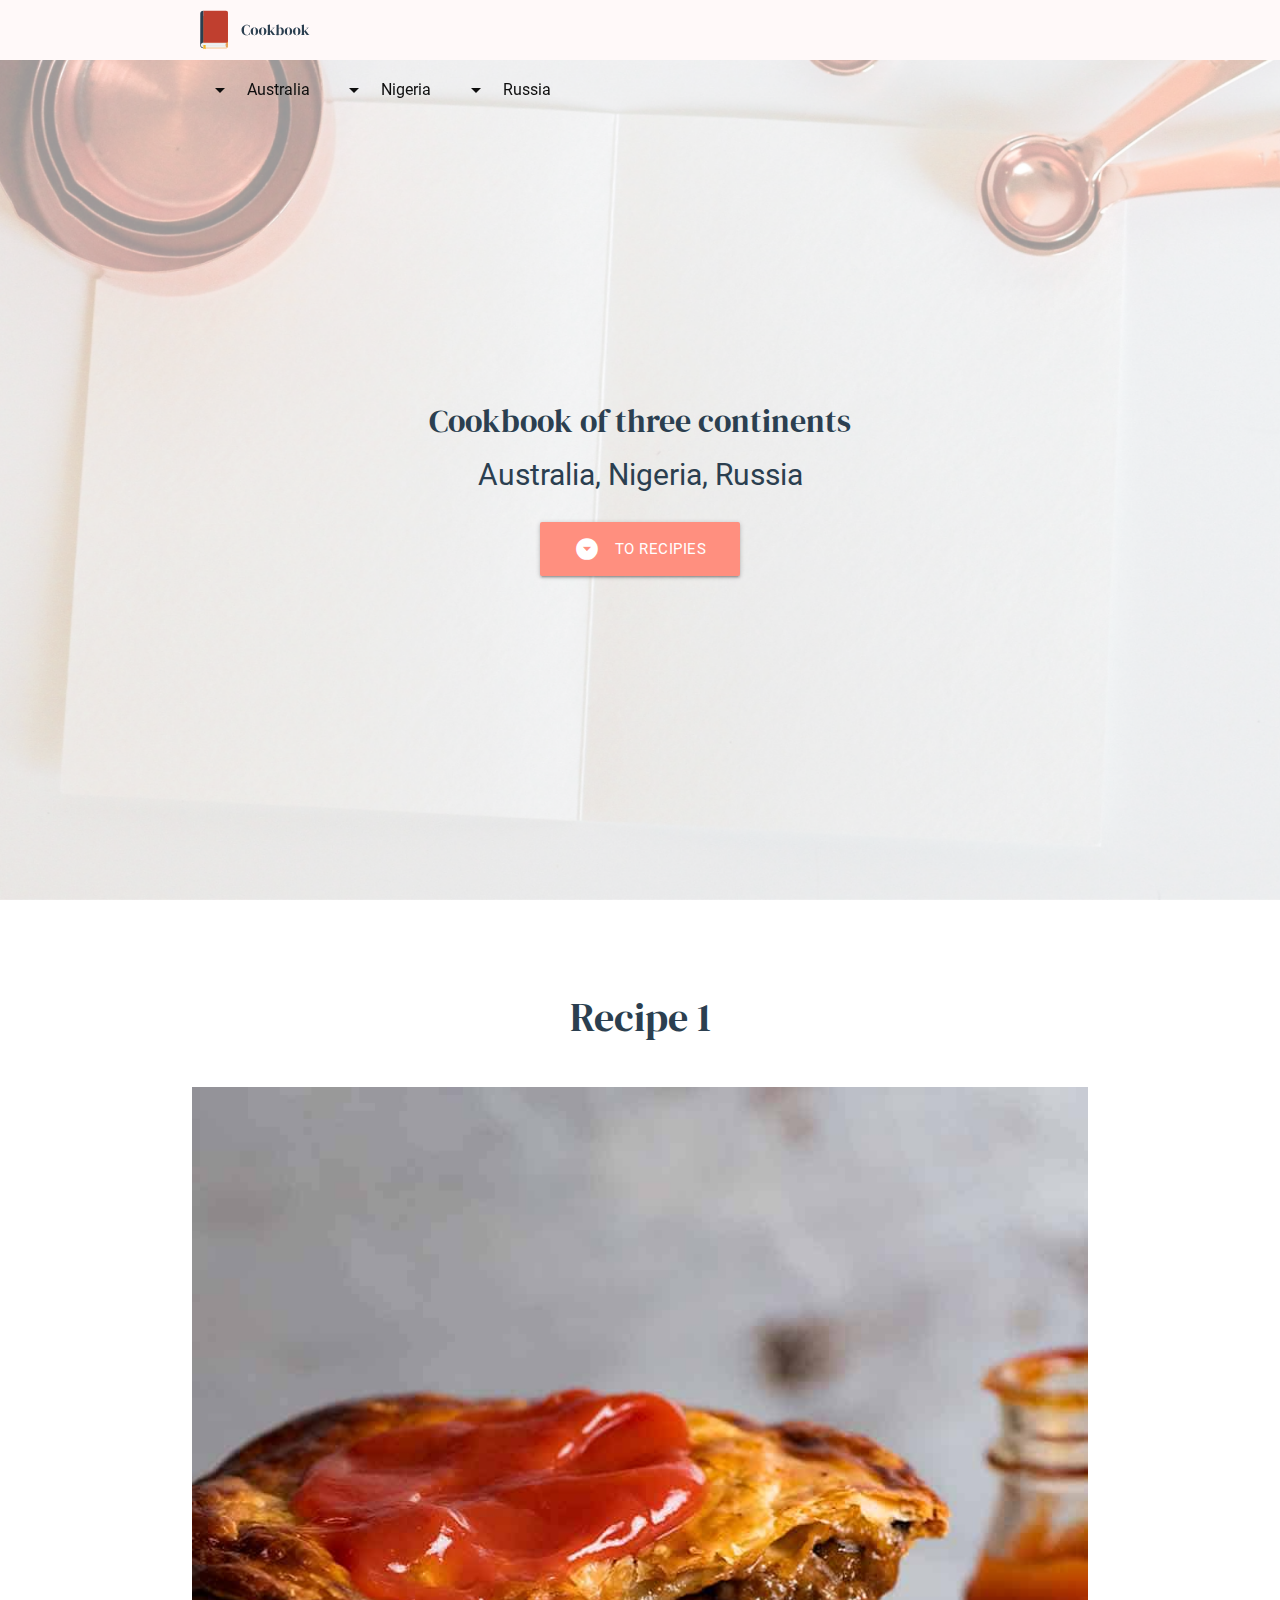
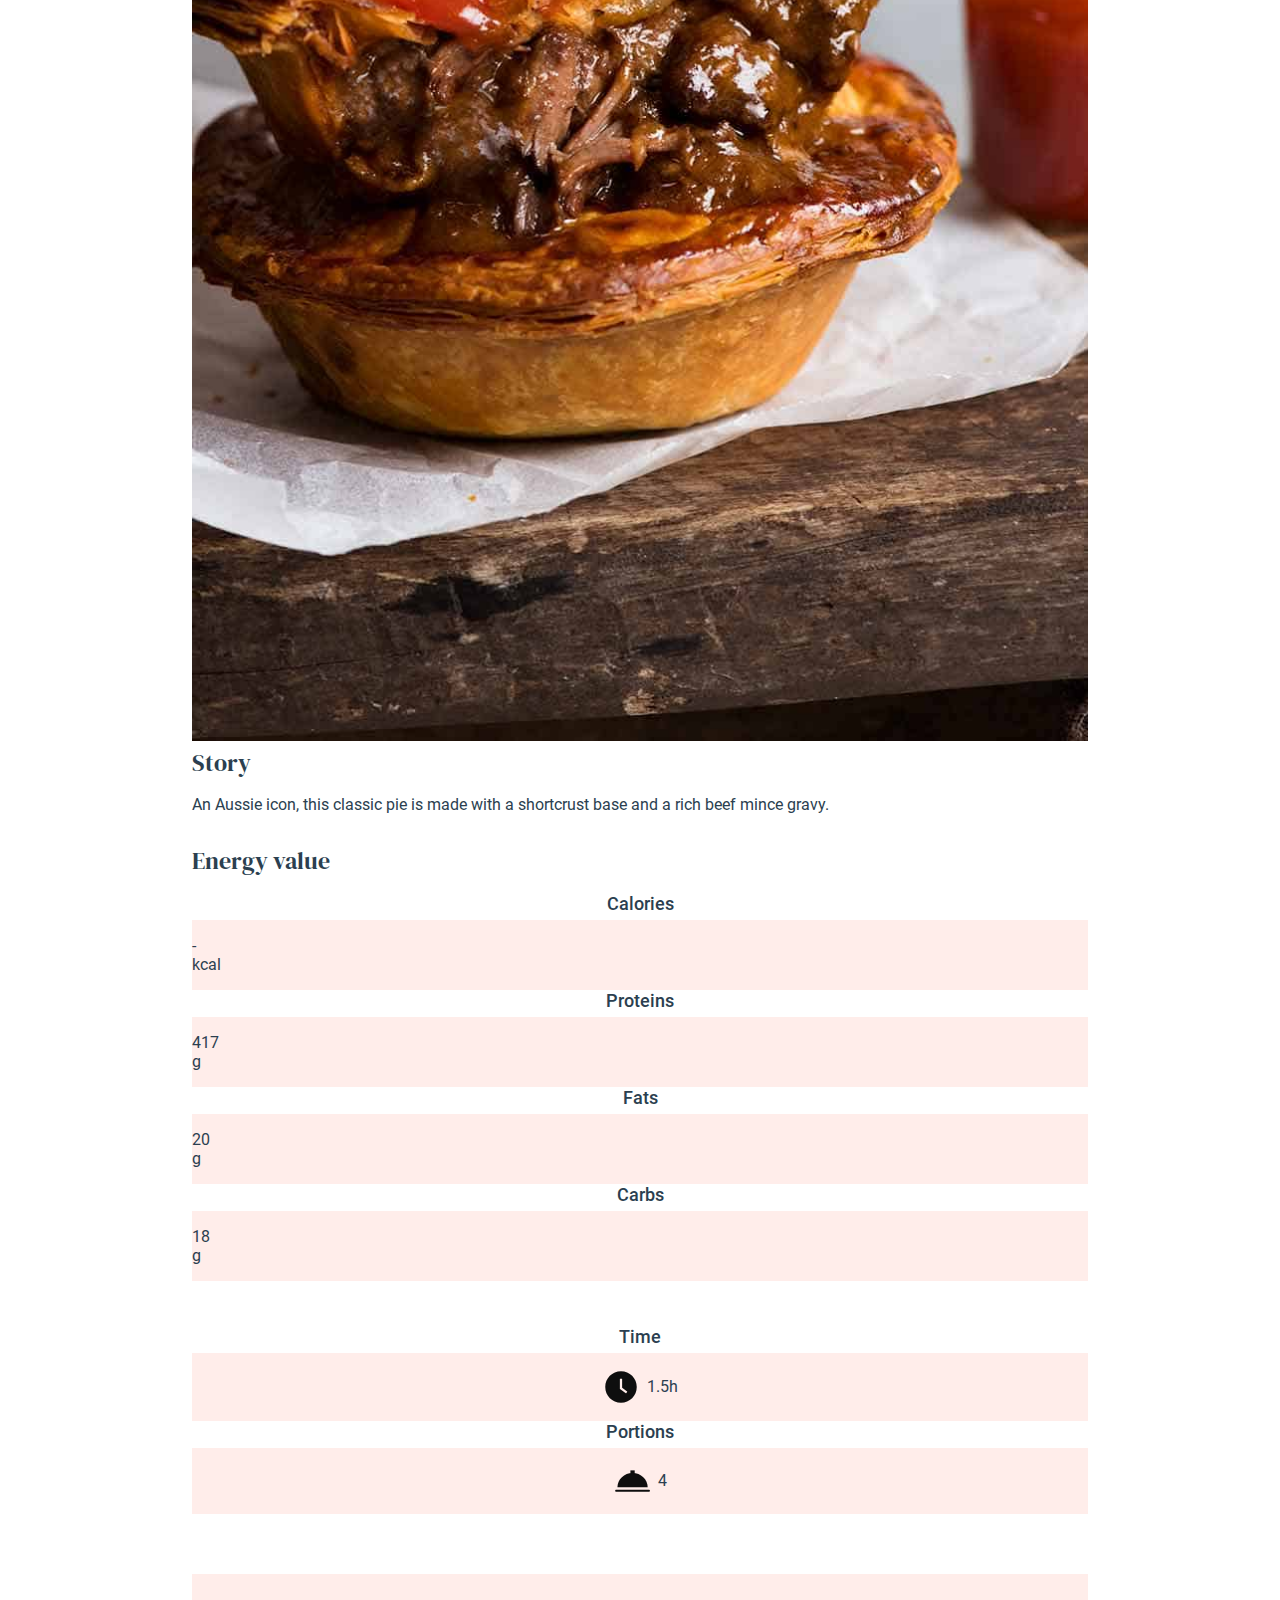
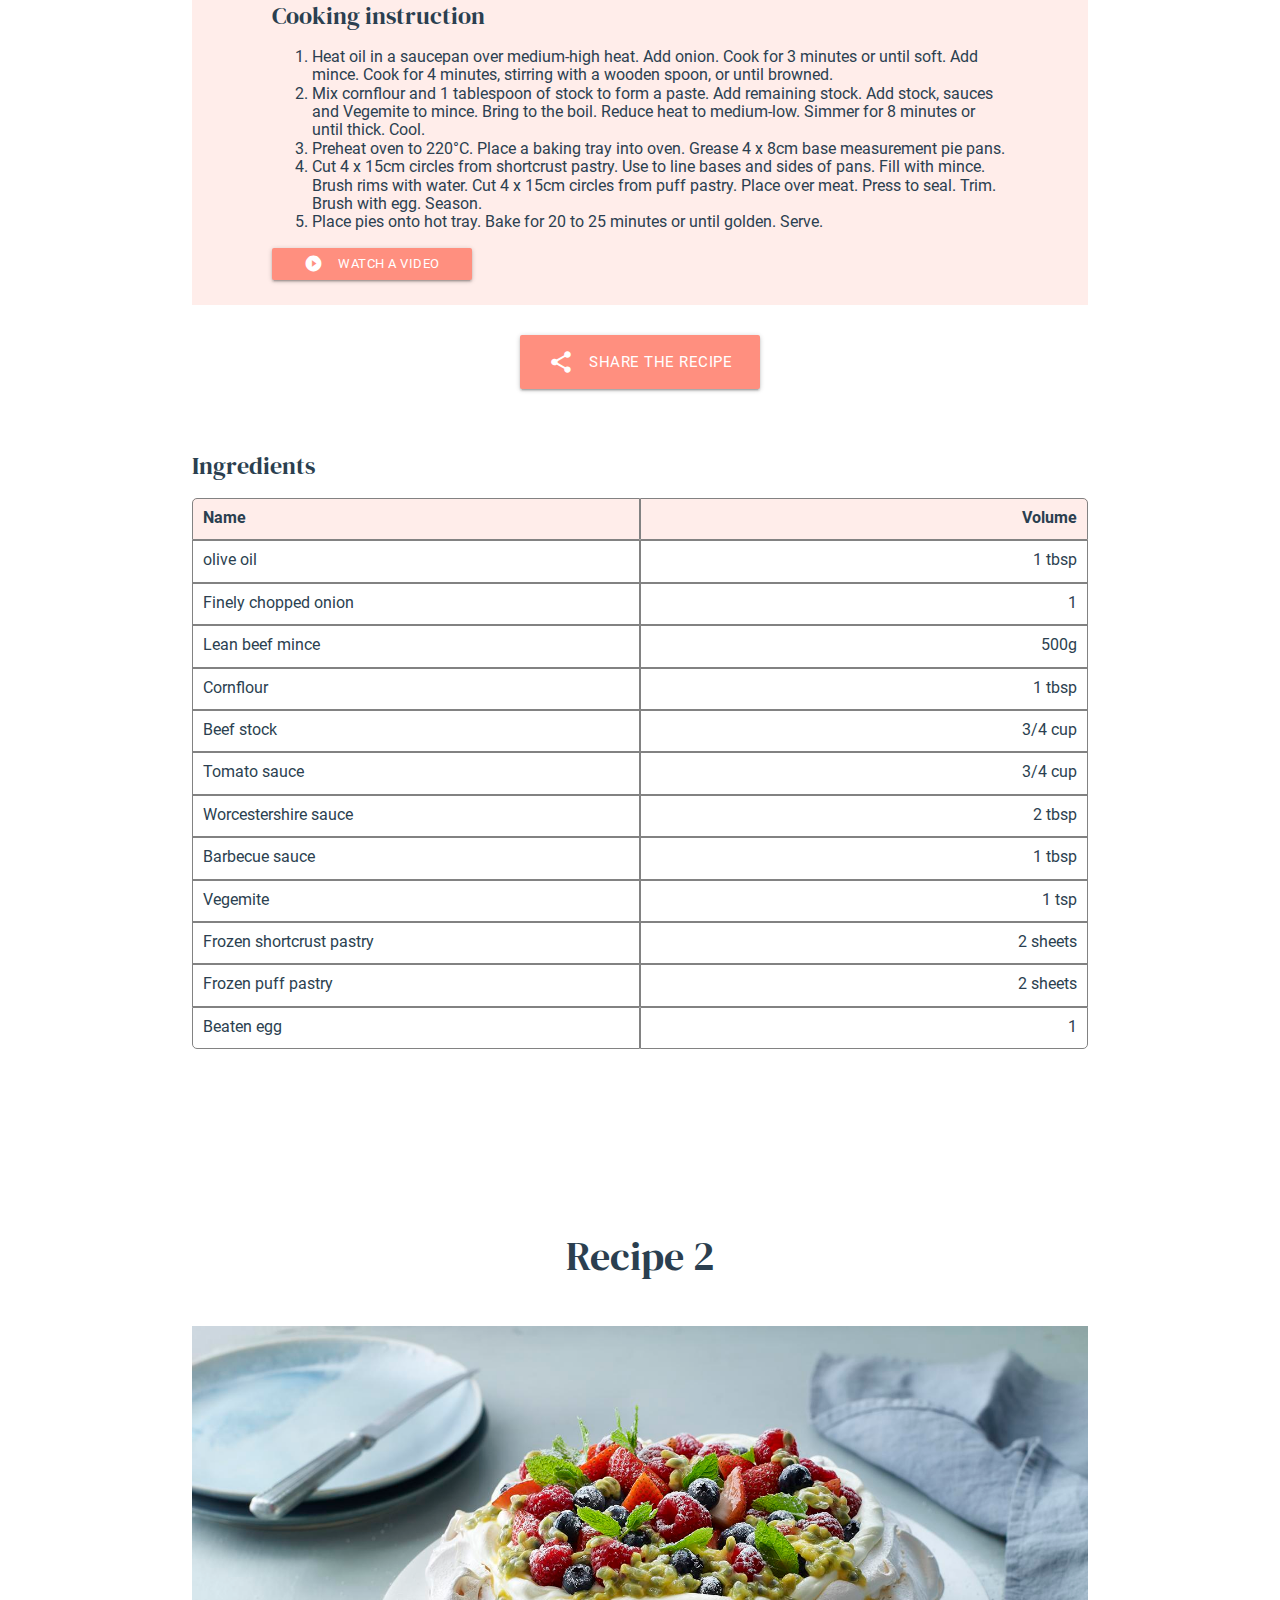
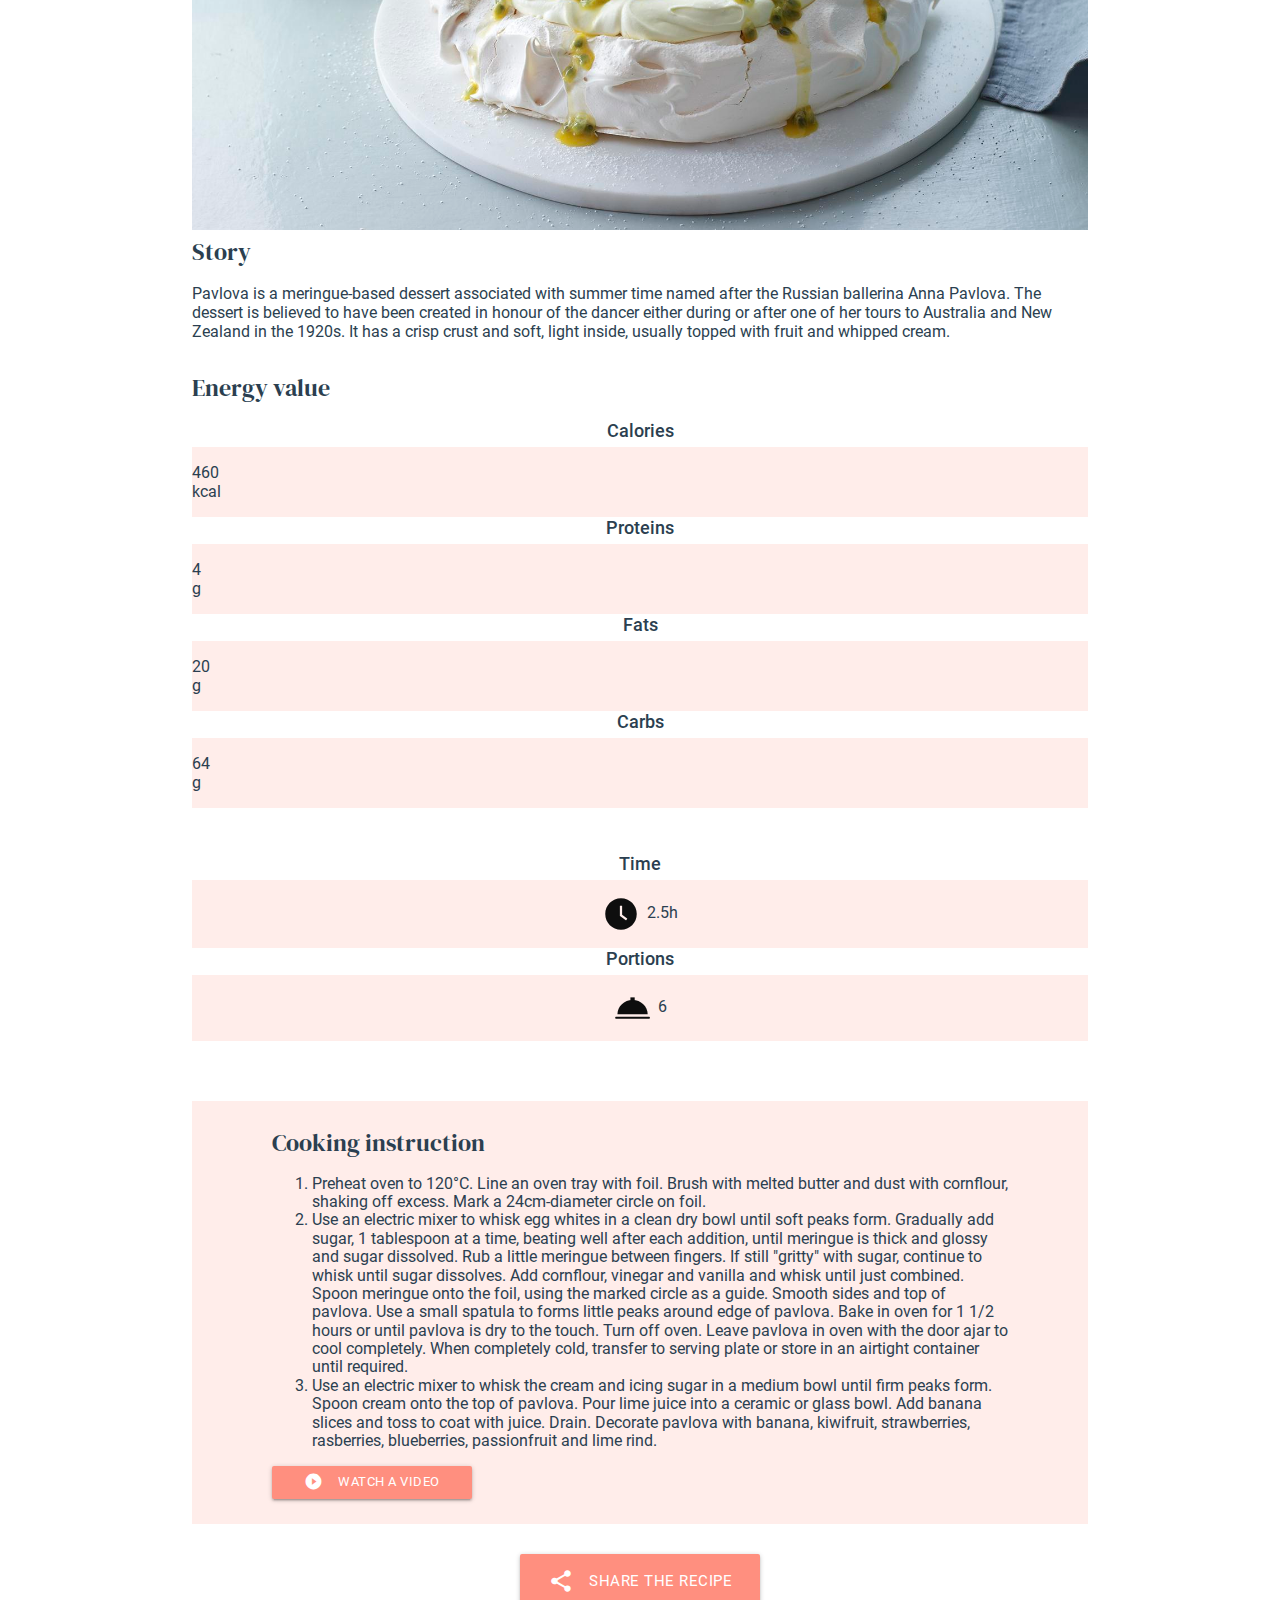
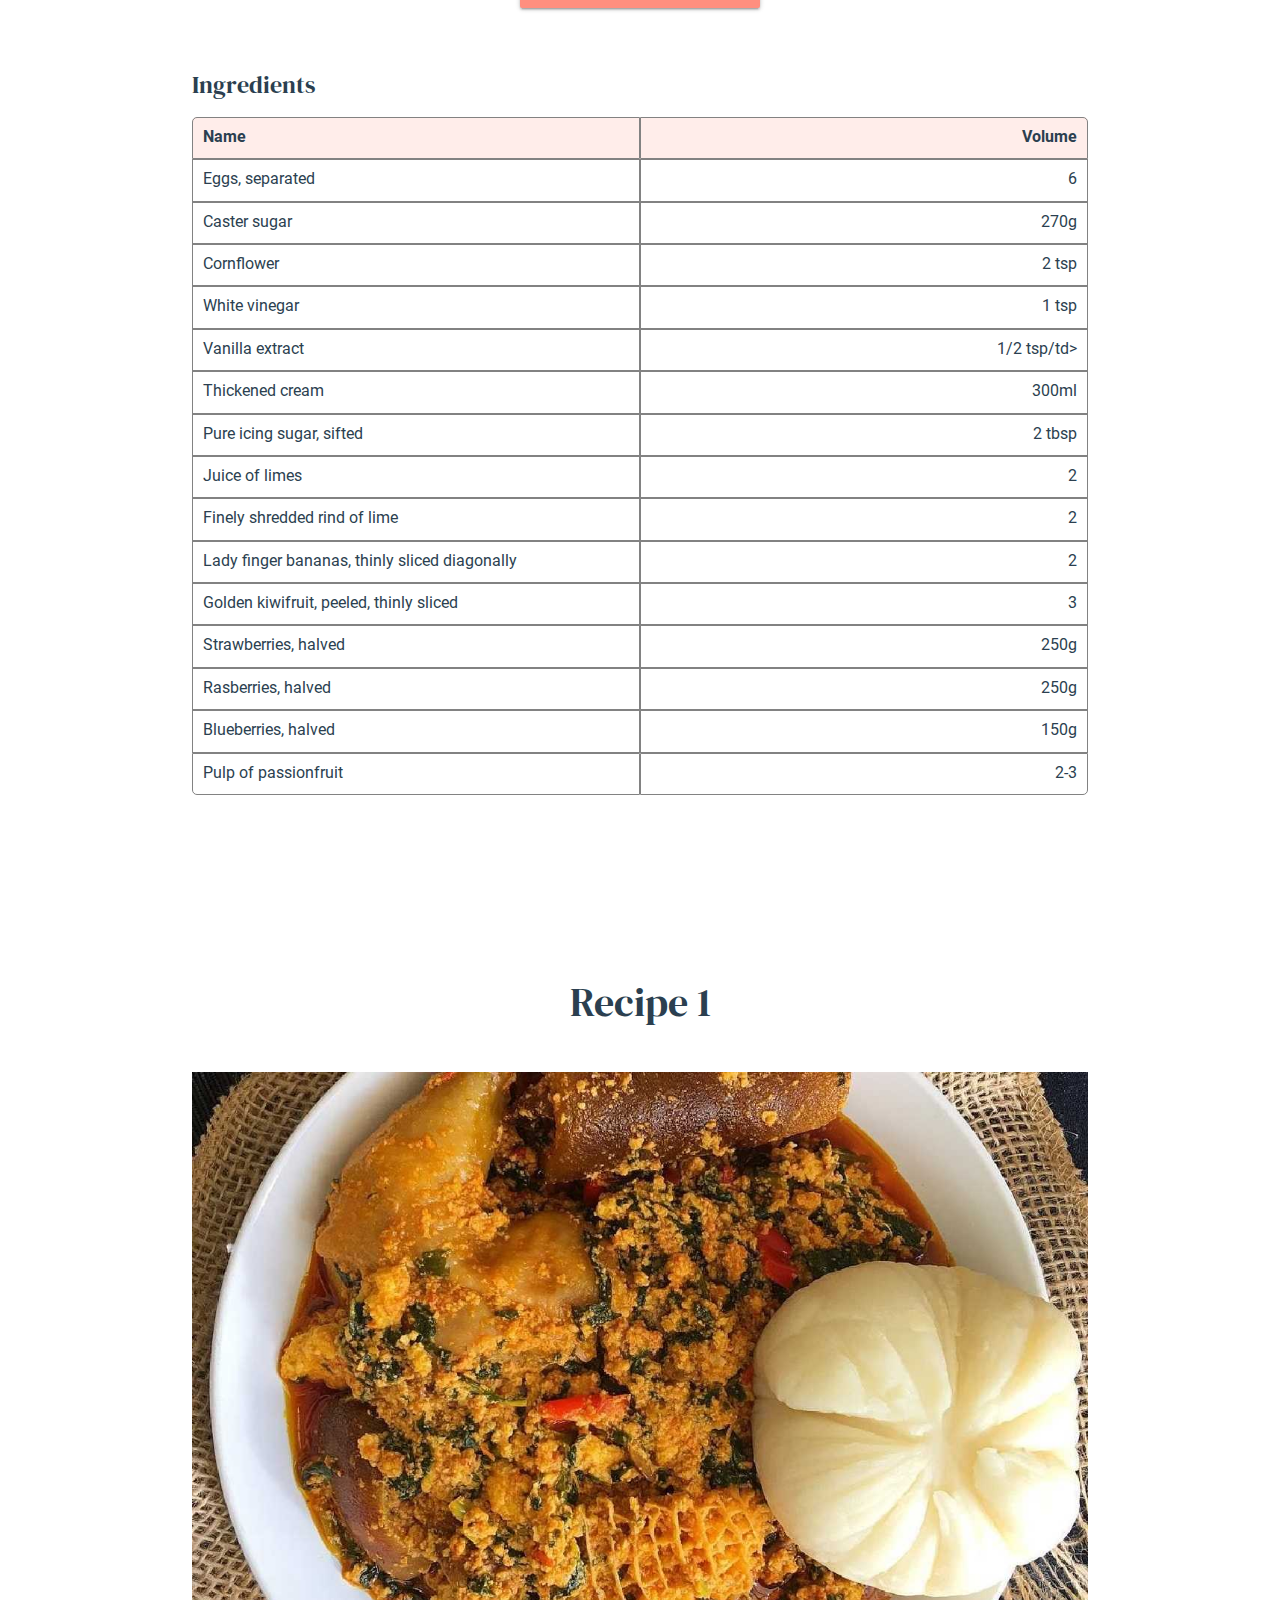
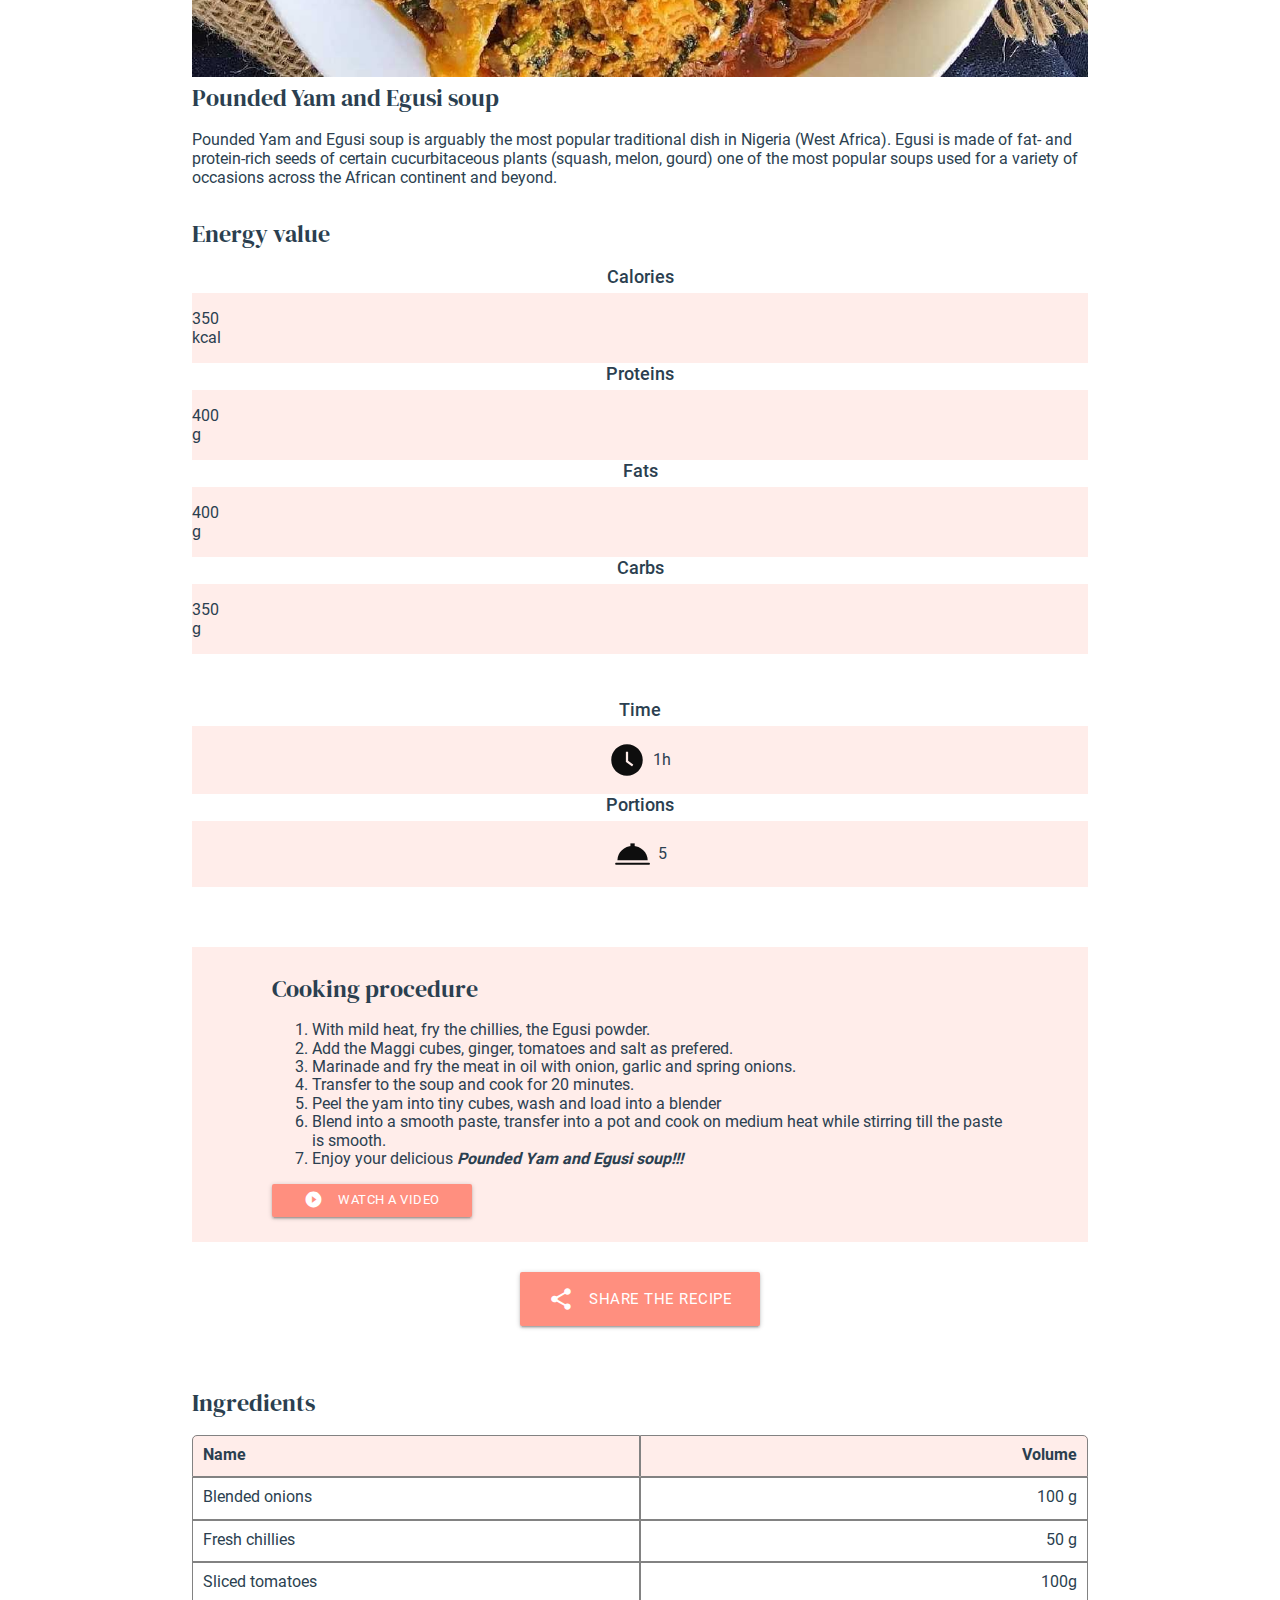
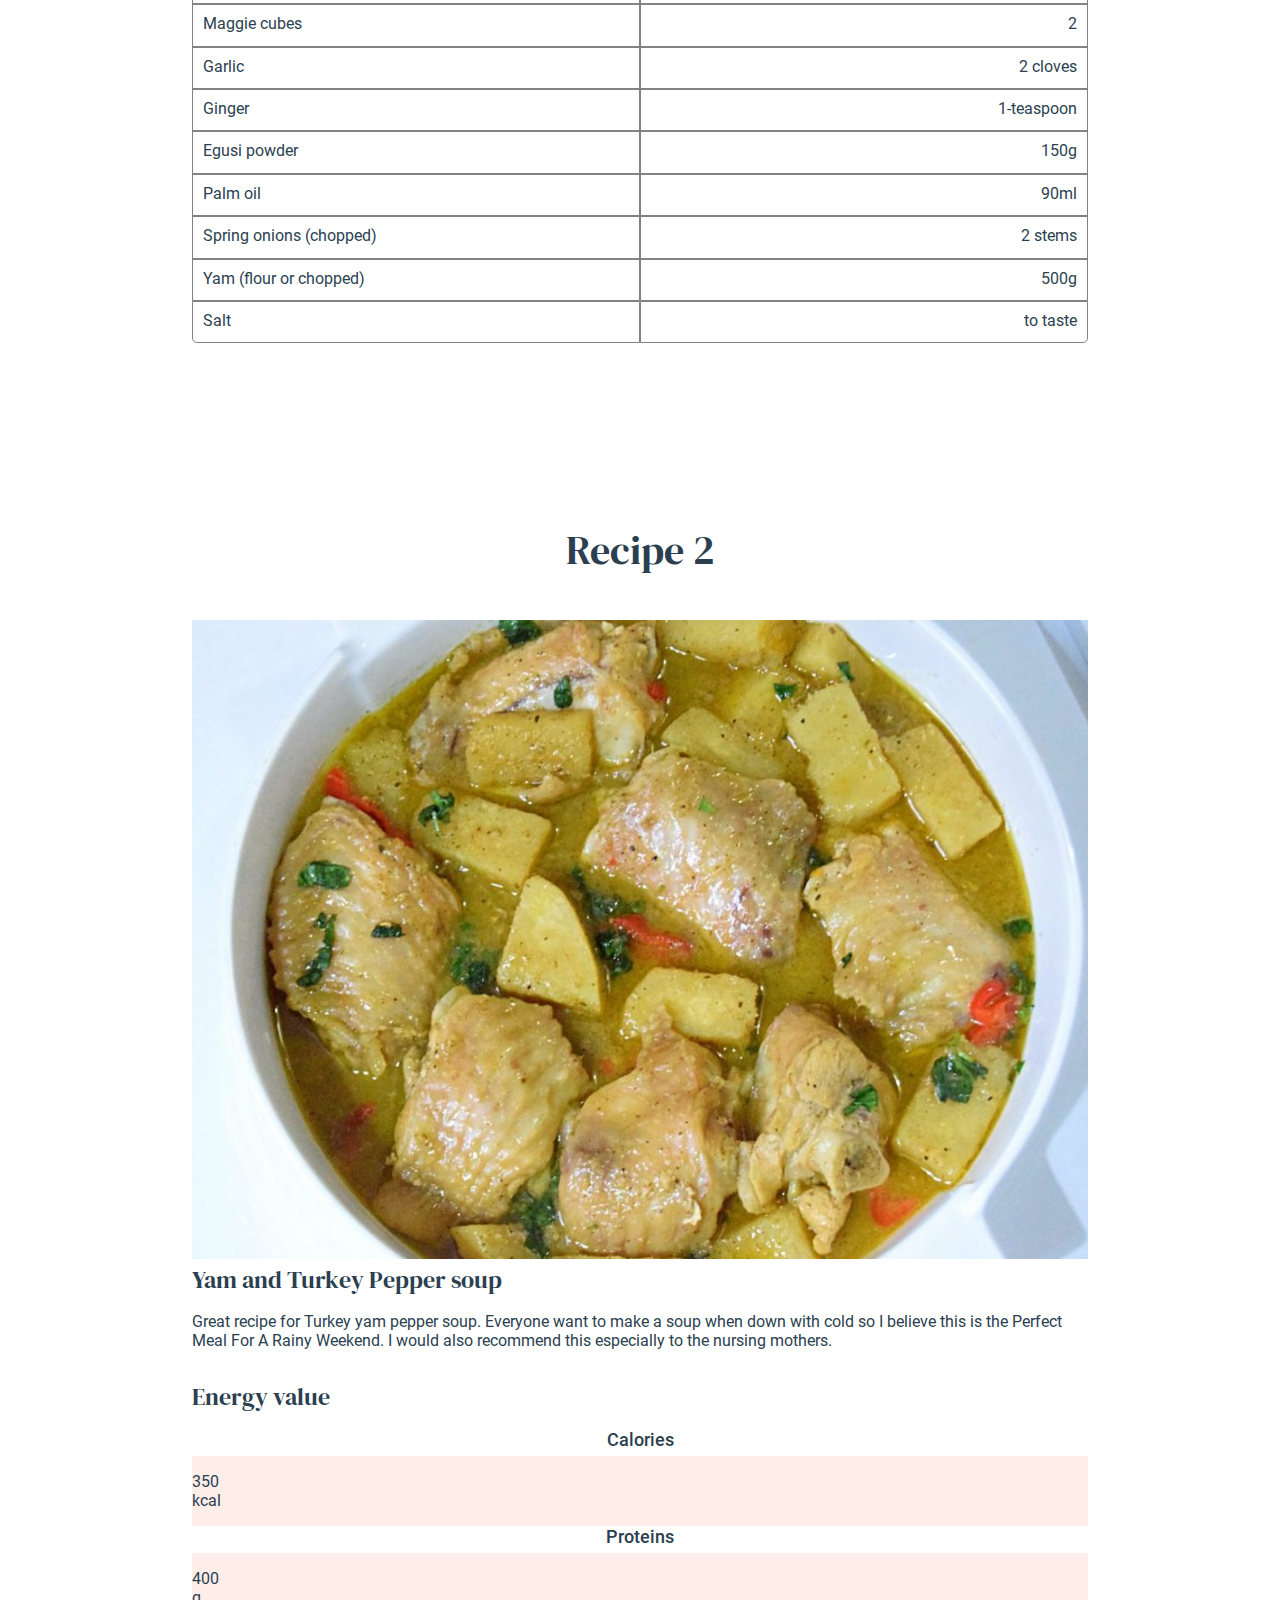
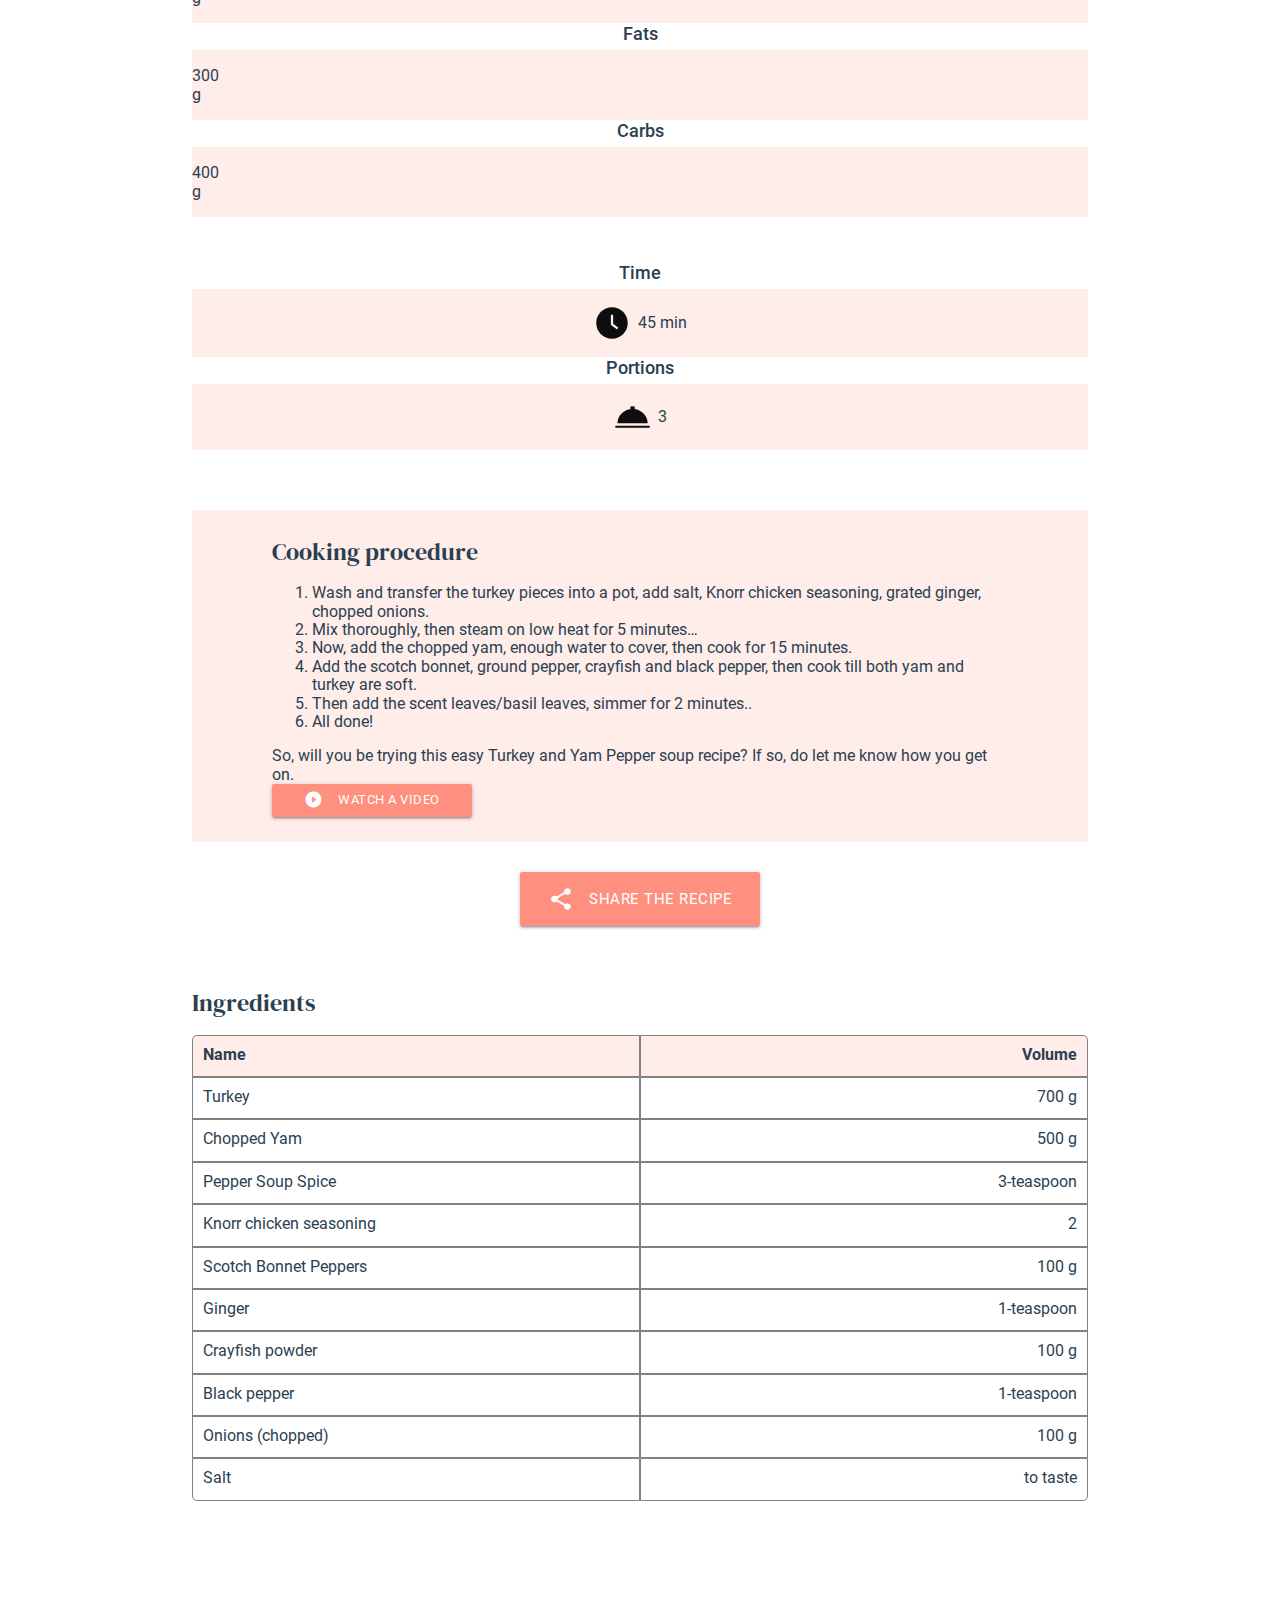
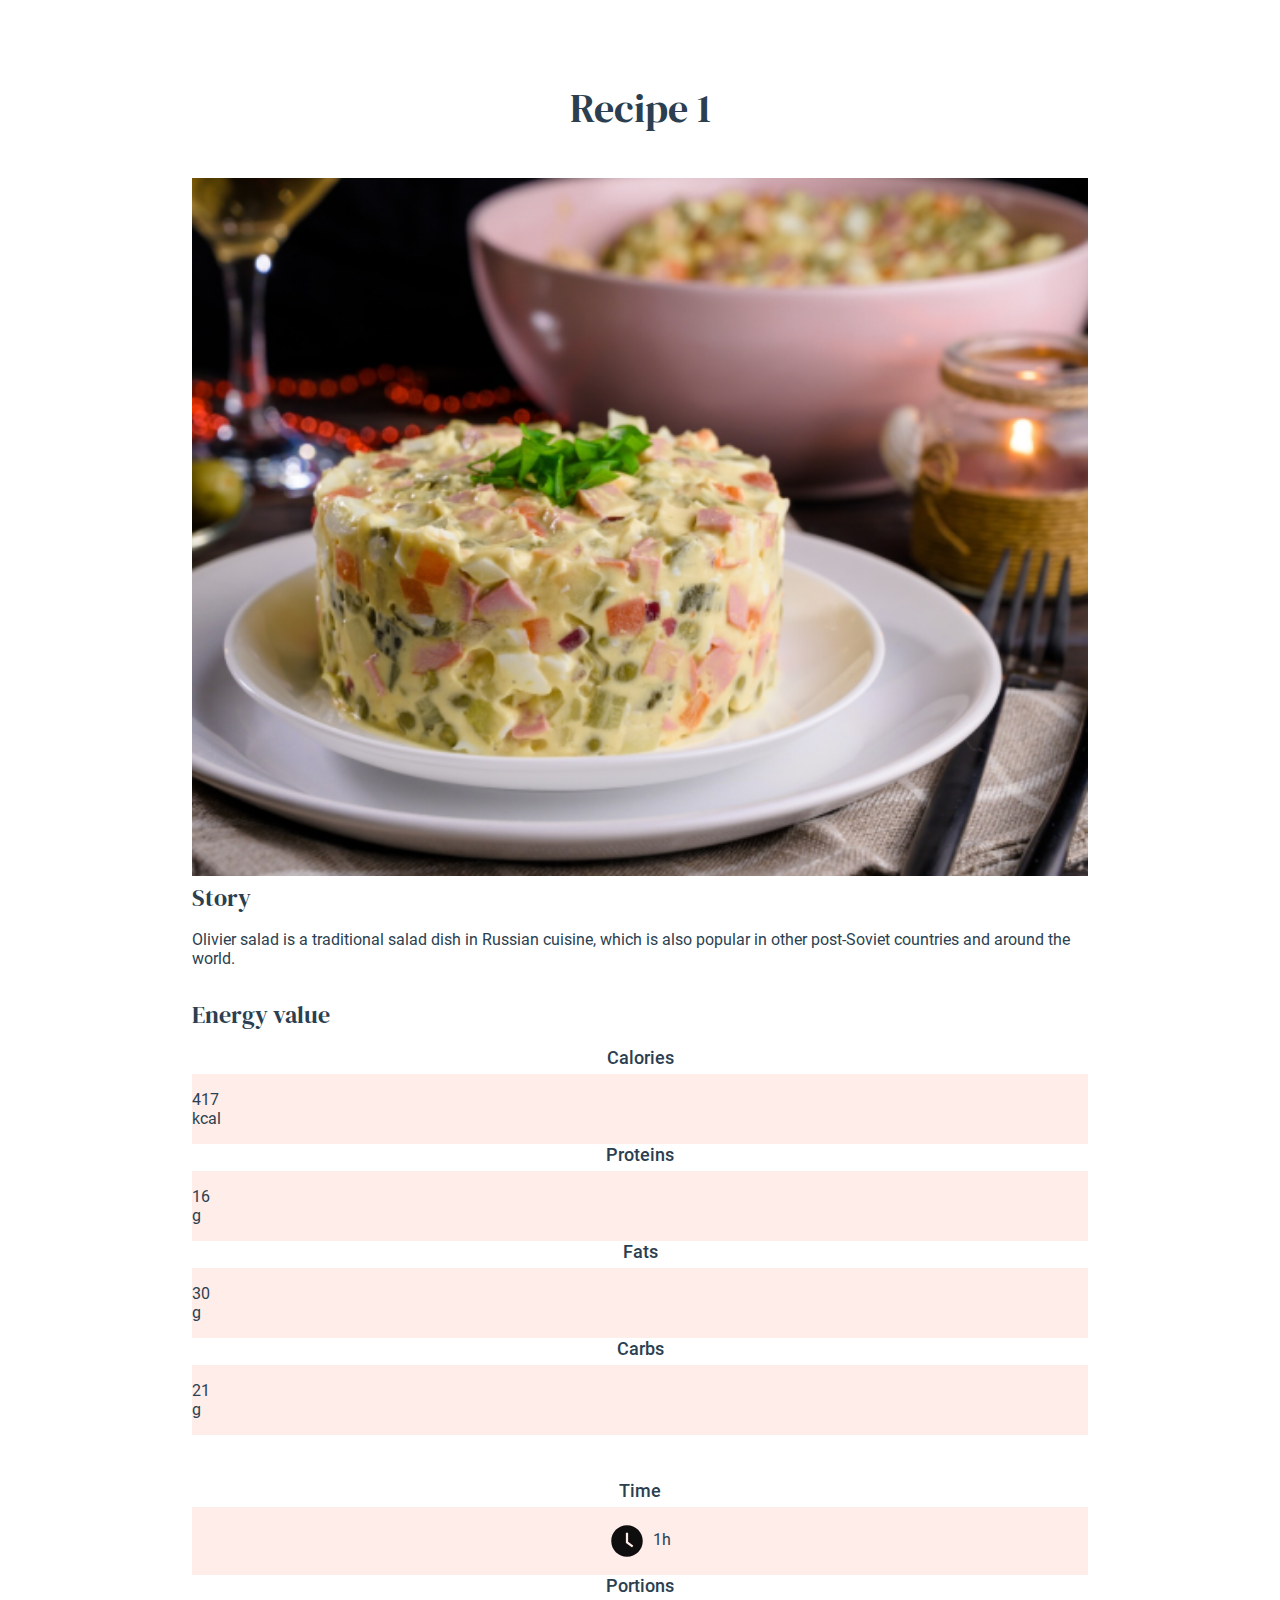
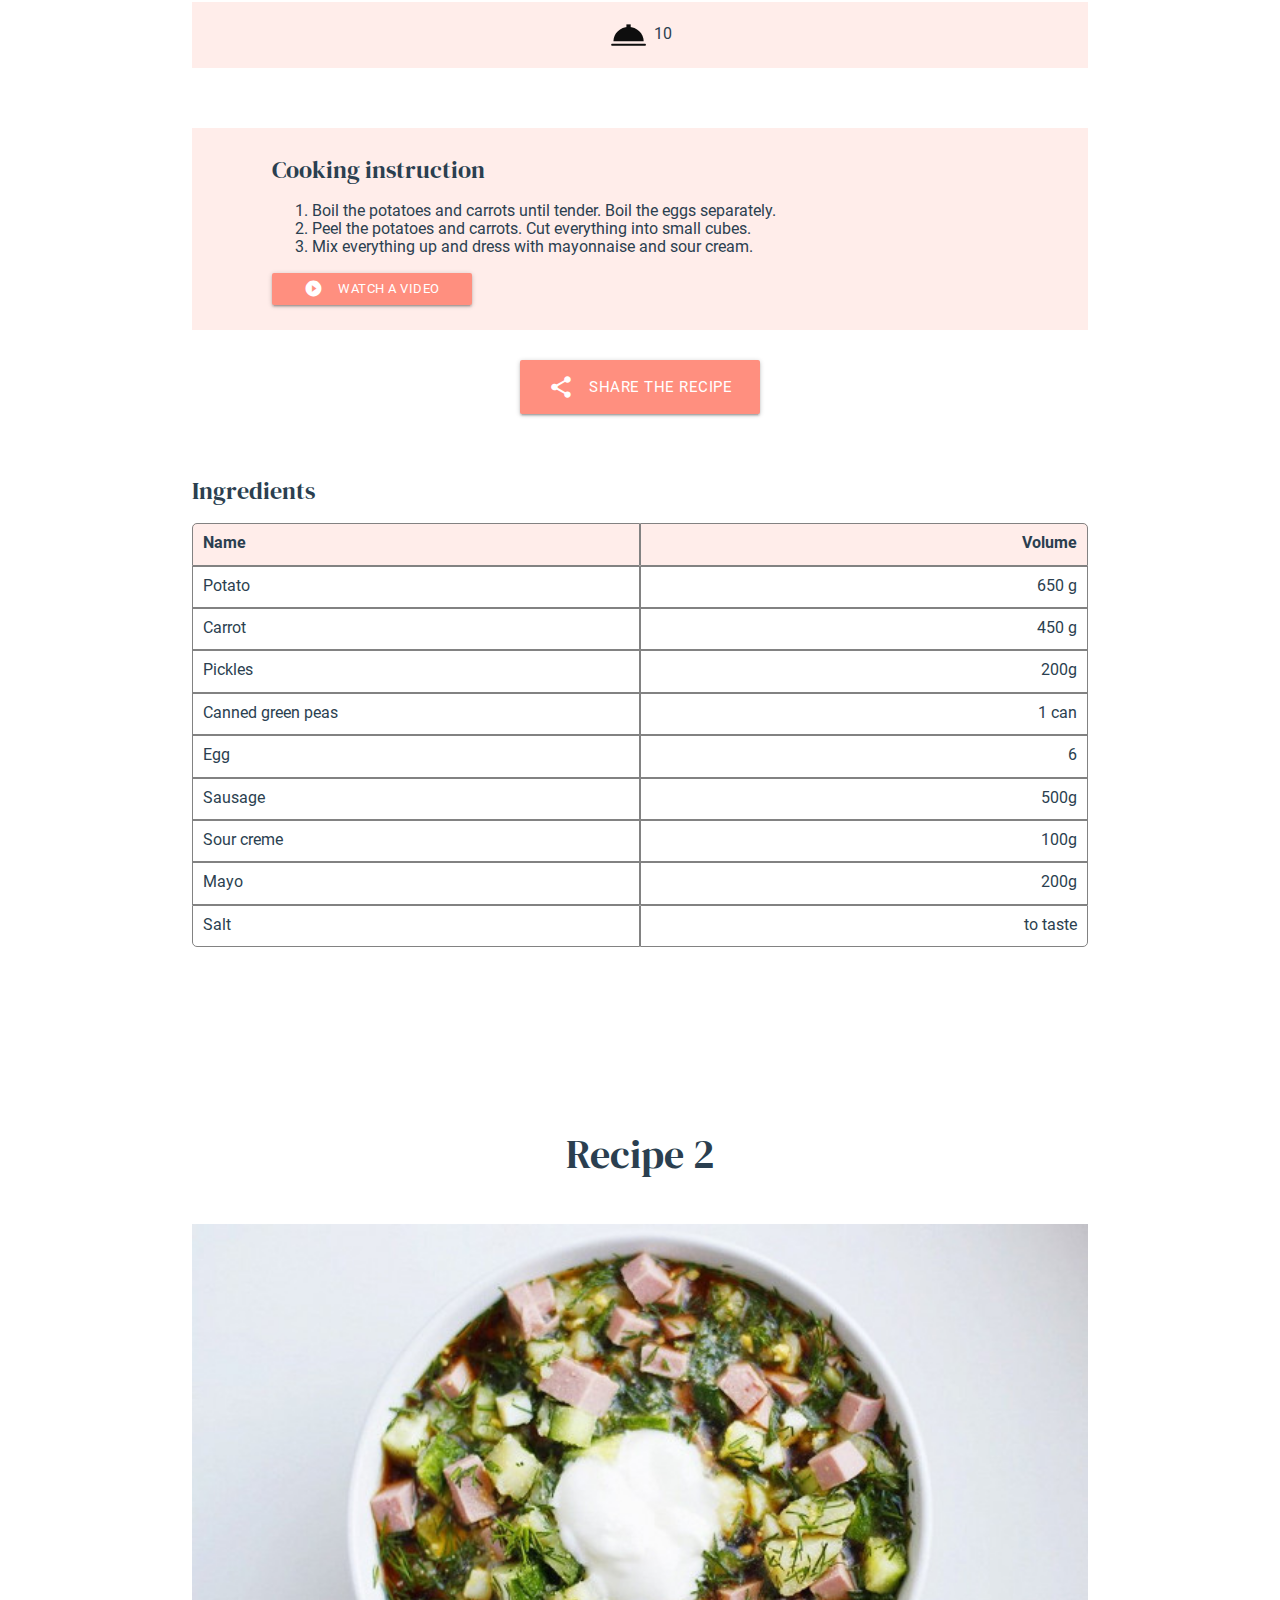
==== commit b5309ad7: "Merge pull request #18 from KlimovG/bogdan_content" ====
--- a/project-2/index.html
+++ b/project-2/index.html
@@ -28,7 +28,8 @@
   <header class="header">
     <div class="container">
       <div class="row">
-        <a href="home" class="header__logo col-6 col-md-6 col-lg-3 justify-content-center">
+        <a href="#home"
+          class="header__logo col-6 col-md-6 col-lg-3 justify-content-center">
           <img src="img/logo.svg" alt="Logo" />
         </a>
         <i class="material-icons offset-4 col-2 header__open">menu</i>
@@ -830,21 +831,21 @@
               <div class="col-lg-3 col-md-3 col-6 text-center">
                 <h4 class="section__subject">Proteins</h4>
                 <div class="section__value">
-                  <p class="section__text">417</p>
+                  <p class="section__text">16</p>
                   <p class="section__text">g</p>
                 </div>
               </div>
               <div class="col-lg-3 col-md-3 col-6 text-center">
                 <h4 class="section__subject">Fats</h4>
                 <div class="section__value">
-                  <p class="section__text">417</p>
+                  <p class="section__text">30</p>
                   <p class="section__text">g</p>
                 </div>
               </div>
               <div class="col-lg-3 col-md-3 col-6 text-center">
                 <h4 class="section__subject">Carbs</h4>
                 <div class="section__value">
-                  <p class="section__text">417</p>
+                  <p class="section__text">21</p>
                   <p class="section__text">g</p>
                 </div>
               </div>
@@ -880,7 +881,8 @@
                   Mix everything up and dress with mayonnaise and sour cream.
                 </li>
               </ol>
-              <a class="
+              <a href="https://eda.ru/recepty/salaty/olive-po-sovetski-20471"
+                target="_blank" class="
                       waves-effect waves-light
                       btn-small
                       button button--primary
@@ -946,6 +948,167 @@
                 <tr>
                   <td>Salt</td>
                   <td>to taste</td>
+                </tr>
+              </tbody>
+            </table>
+          </div>
+        </div>
+
+    </section>
+    <section class="section okroshka" id="okroshka">
+      <div class="container">
+        <h2 class="col-12 section__title okroshka__title">Recipe 2</h2>
+        <div class="row">
+          <div class="col-12 col-lg-5">
+            <div class="section__image">
+              <p class="section__title">Okroshka</p>
+              <img src="img/okroshka.jpeg" alt="okroshka's image" />
+            </div>
+          </div>
+          <div class="col-12 col-lg-7 section__info">
+            <h3 class="section__heading okroshka__heading col-12">Story
+            </h3>
+            <p class="col-12 col-lg-10 section__text okroshka__text">
+              Recipes for okroshka appeared at the dawn of Russian culinary
+              literature, at the end of the 18th century, in particular, in
+              Nikolai Osipov's work "Ancient Russian Hostess, Klychnitsa and
+              Stryapukha".
+            </p>
+            <h3 class="section__heading okroshka__heading">Energy value
+            </h3>
+            <div class="row">
+              <div class="col-lg-3 col-md-3 col-6 text-center">
+                <h4 class="section__subject">Calories</h4>
+                <div class="section__value">
+                  <p class="section__text">305</p>
+                  <p class="section__text">kcal</p>
+                </div>
+              </div>
+              <div class="col-lg-3 col-md-3 col-6 text-center">
+                <h4 class="section__subject">Proteins</h4>
+                <div class="section__value">
+                  <p class="section__text">12</p>
+                  <p class="section__text">g</p>
+                </div>
+              </div>
+              <div class="col-lg-3 col-md-3 col-6 text-center">
+                <h4 class="section__subject">Fats</h4>
+                <div class="section__value">
+                  <p class="section__text">13</p>
+                  <p class="section__text">g</p>
+                </div>
+              </div>
+              <div class="col-lg-3 col-md-3 col-6 text-center">
+                <h4 class="section__subject">Carbs</h4>
+                <div class="section__value">
+                  <p class="section__text">30</p>
+                  <p class="section__text">g</p>
+                </div>
+              </div>
+            </div>
+            <div class="row">
+              <div class="col-6 offset-md-2 col-md-4 col-lg-3">
+                <h4 class="section__subject">Time</h4>
+                <div class="section__settings">
+                  <img src="img/clock.svg" alt="Clock icon" /><span>30
+                    min.</span>
+                </div>
+              </div>
+              <div class="col-6 col-md-4 col-lg-3">
+                <h4 class="section__subject">Portions</h4>
+                <div class="section__settings">
+                  <img src="img/cover-food.svg"
+                    alt="Icon for cover food" /><span>6</span>
+                </div>
+              </div>
+            </div>
+          </div>
+          <div class="order-1 order-lg-0 col-12 col-lg-7 section__instruction">
+            <div class="section__steps">
+              <h3 class="section__heading">Cooking instruction</h3>
+              <ol class="section__list">
+                <li>
+                  Peel and boil the potatoes until tender. Leave to cool.
+                </li>
+                <li>
+                  Boil the eggs, cool down and peel them.
+                </li>
+                <li>
+                  Cut the cucumbers, eggs and potatoes into cubes. Finely chop
+                  the dill. Mix all the ingredients in a salad bowl.
+                </li>
+                <li>
+                  Season with salt and pepper. Put them on a plate.
+                </li>
+                <li>
+                  Pour cold kvass, sprinkle with greens. Serve chilled with sour
+                  cream.
+                </li>
+              </ol>
+              <a href="https://eda.ru/recepty/supy/okroshka-s-kartofelem-i-kolbasoj-43695"
+                target="_blank" class="
+                      waves-effect waves-light
+                      btn-small
+                      button button--primary
+                      mx-auto
+                      section__video-btn
+                    ">
+                <i class="material-icons left">play_circle_filled</i> watch a
+                video
+              </a>
+            </div>
+            <button class="
+                    section__share-btn
+                    waves-effect waves-light
+                    btn-large
+                    button button--primary
+                    ml-auto
+                  ">
+              <i class="material-icons left">share</i> share the recipe
+            </button>
+          </div>
+          <div
+            class="offset-sm-1 col-12 col-sm-10 col-lg-4 offset-lg-1 section__ingredients">
+            <h3 class="section__heading">Ingredients</h3>
+            <table class="section__table">
+              <thead>
+                <tr>
+                  <th>Name</th>
+                  <th>Volume</th>
+                </tr>
+              </thead>
+              <tbody>
+                <tr>
+                  <td>Young potatoes</td>
+                  <td>500 g</td>
+                </tr>
+                <tr>
+                  <td>Cooked sausage</td>
+                  <td>250 g</td>
+                </tr>
+                <tr>
+                  <td>Egg</td>
+                  <td>3</td>
+                </tr>
+                <tr>
+                  <td>Sour cream</td>
+                  <td>to taste</td>
+                </tr>
+                <tr>
+                  <td>Cucumbers</td>
+                  <td>3</td>
+                </tr>
+                <tr>
+                  <td>Salt</td>
+                  <td>to taste</td>
+                </tr>
+                <tr>
+                  <td>Kvas</td>
+                  <td>2l</td>
+                </tr>
+                <tr>
+                  <td>Dill</td>
+                  <td>50g</td>
                 </tr>
               </tbody>
             </table>
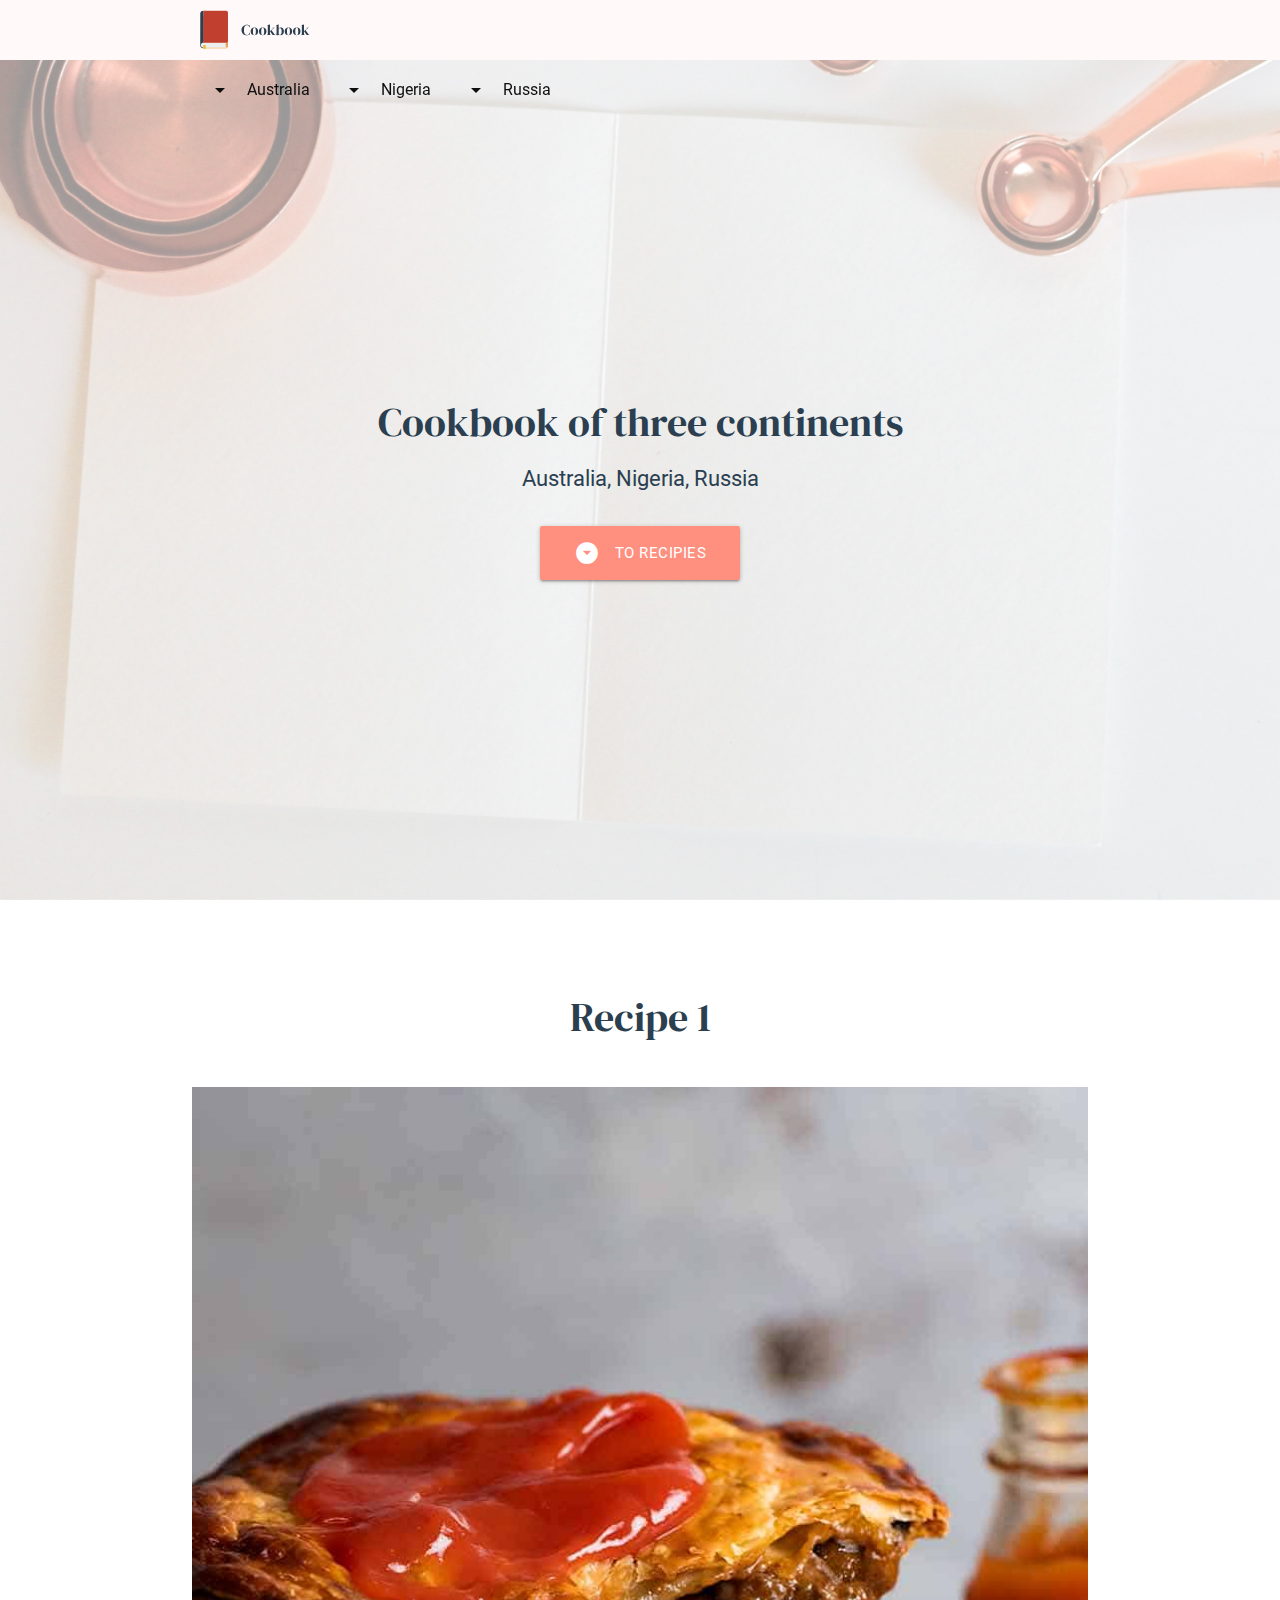
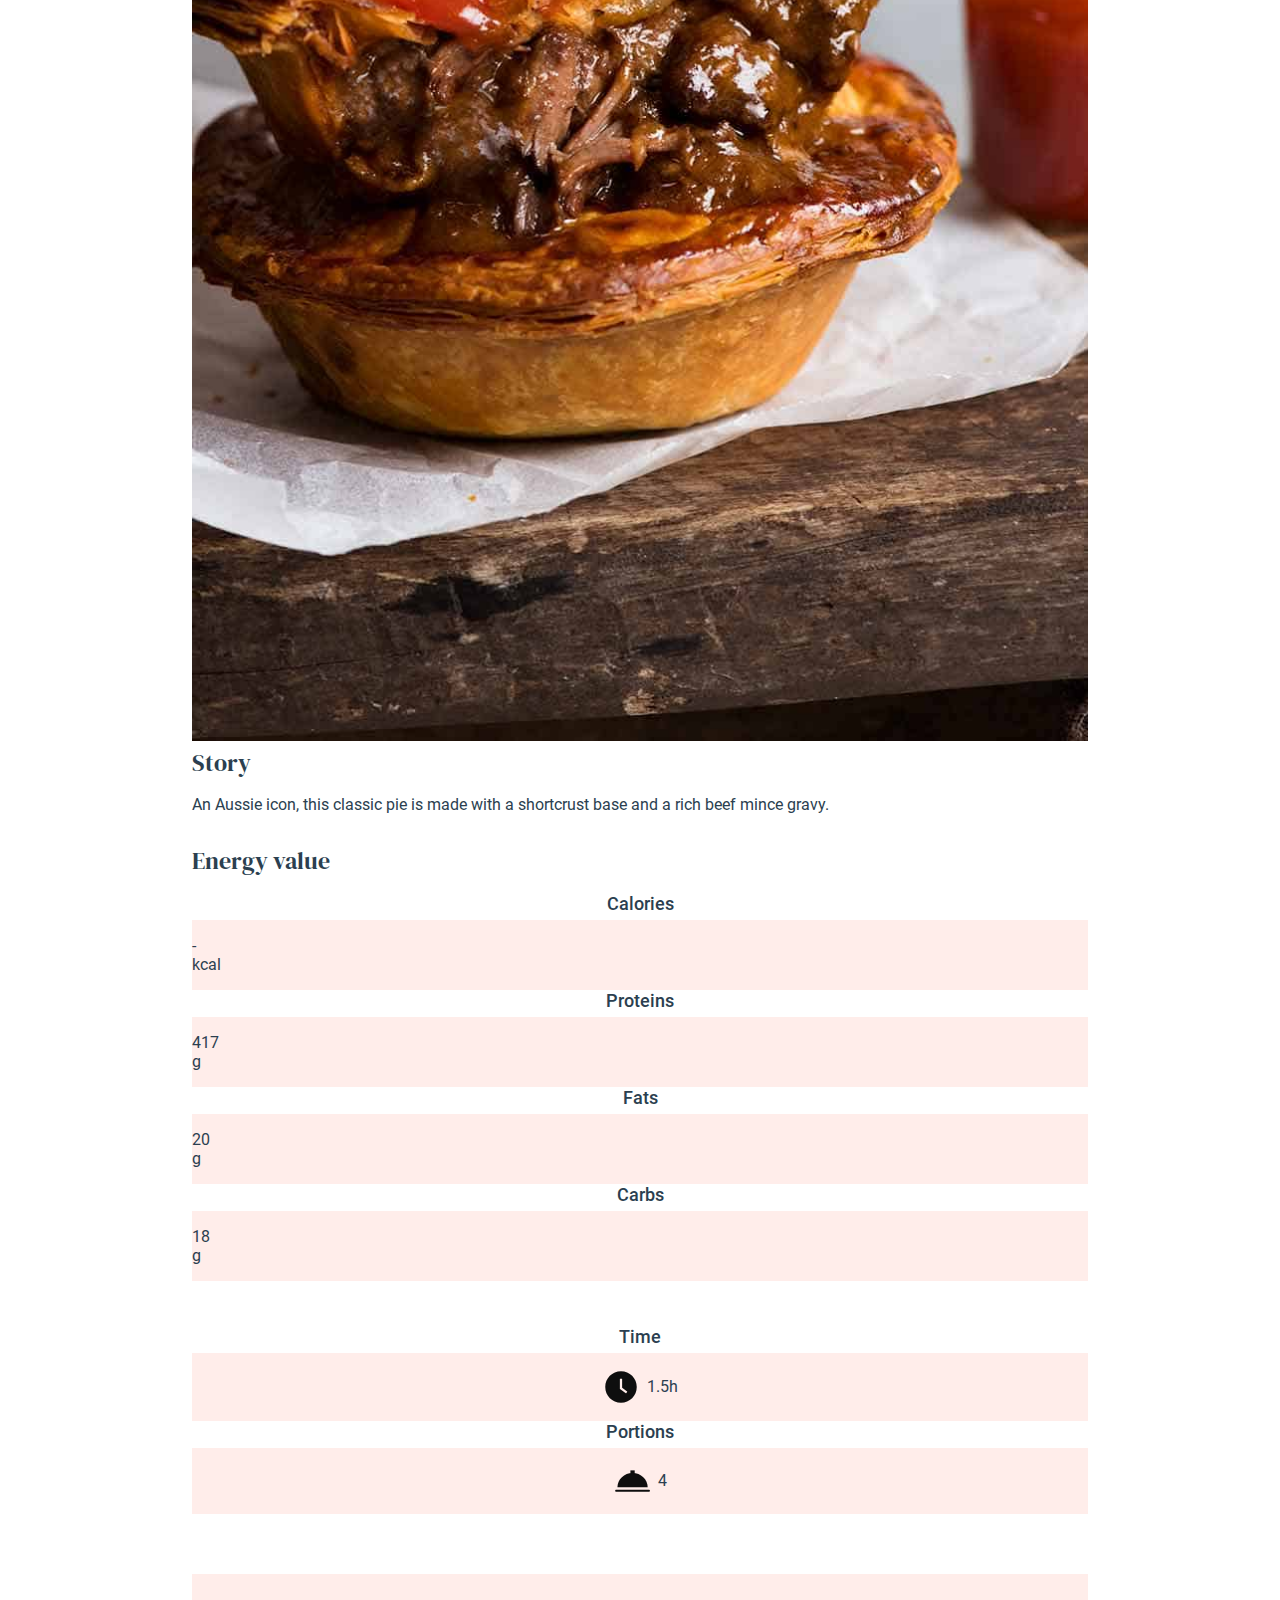
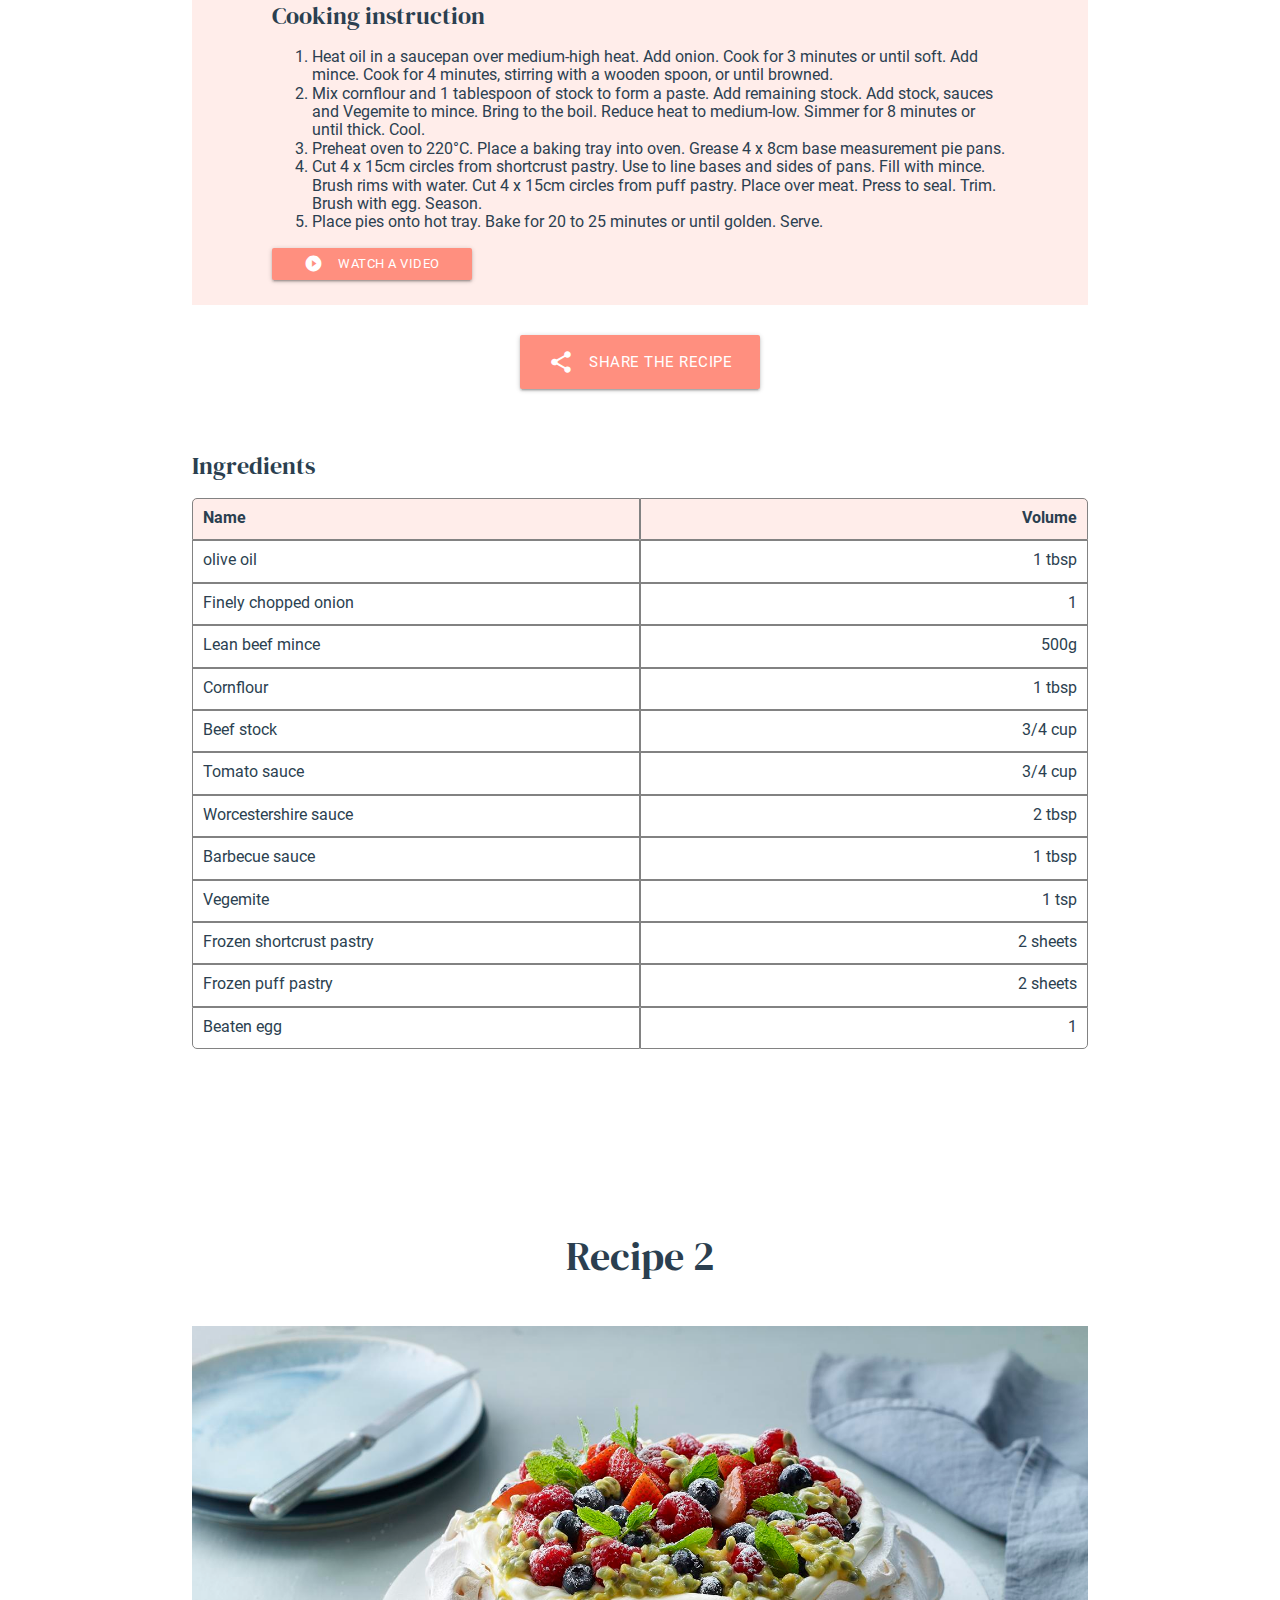
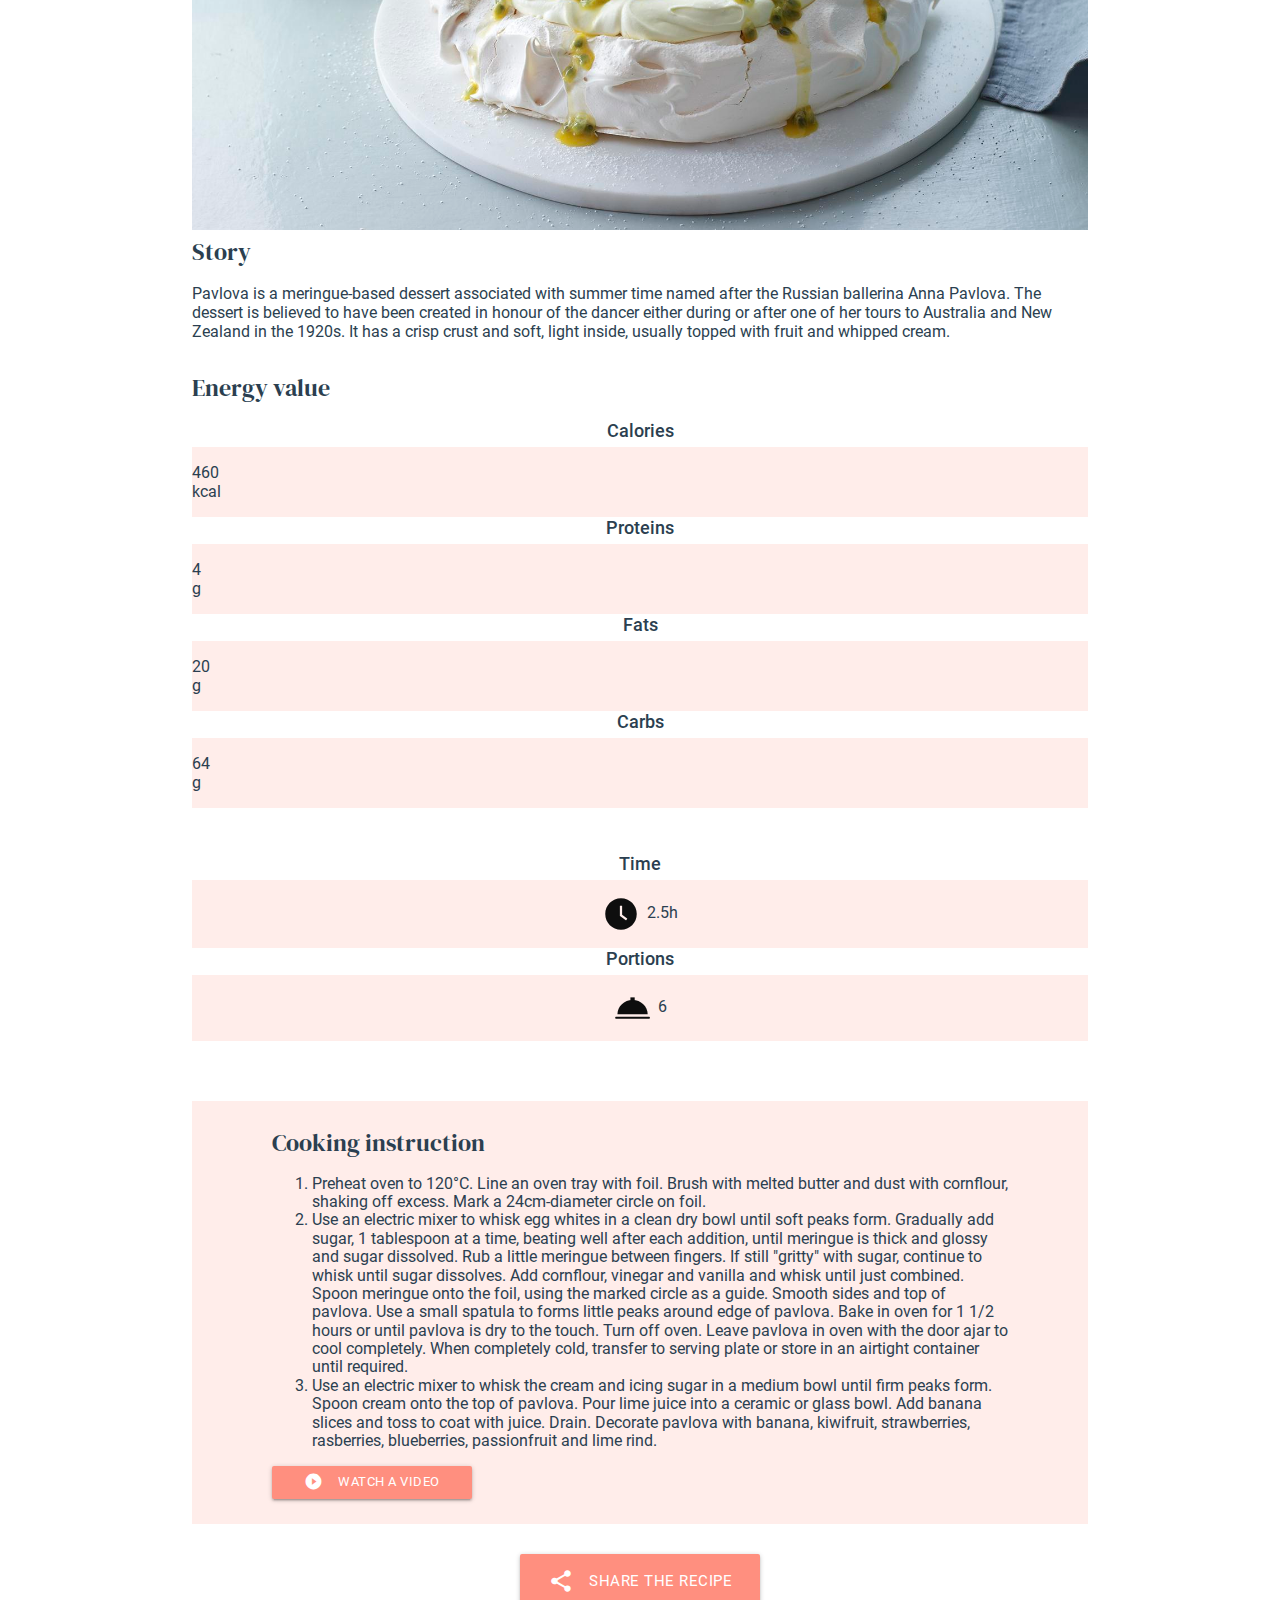
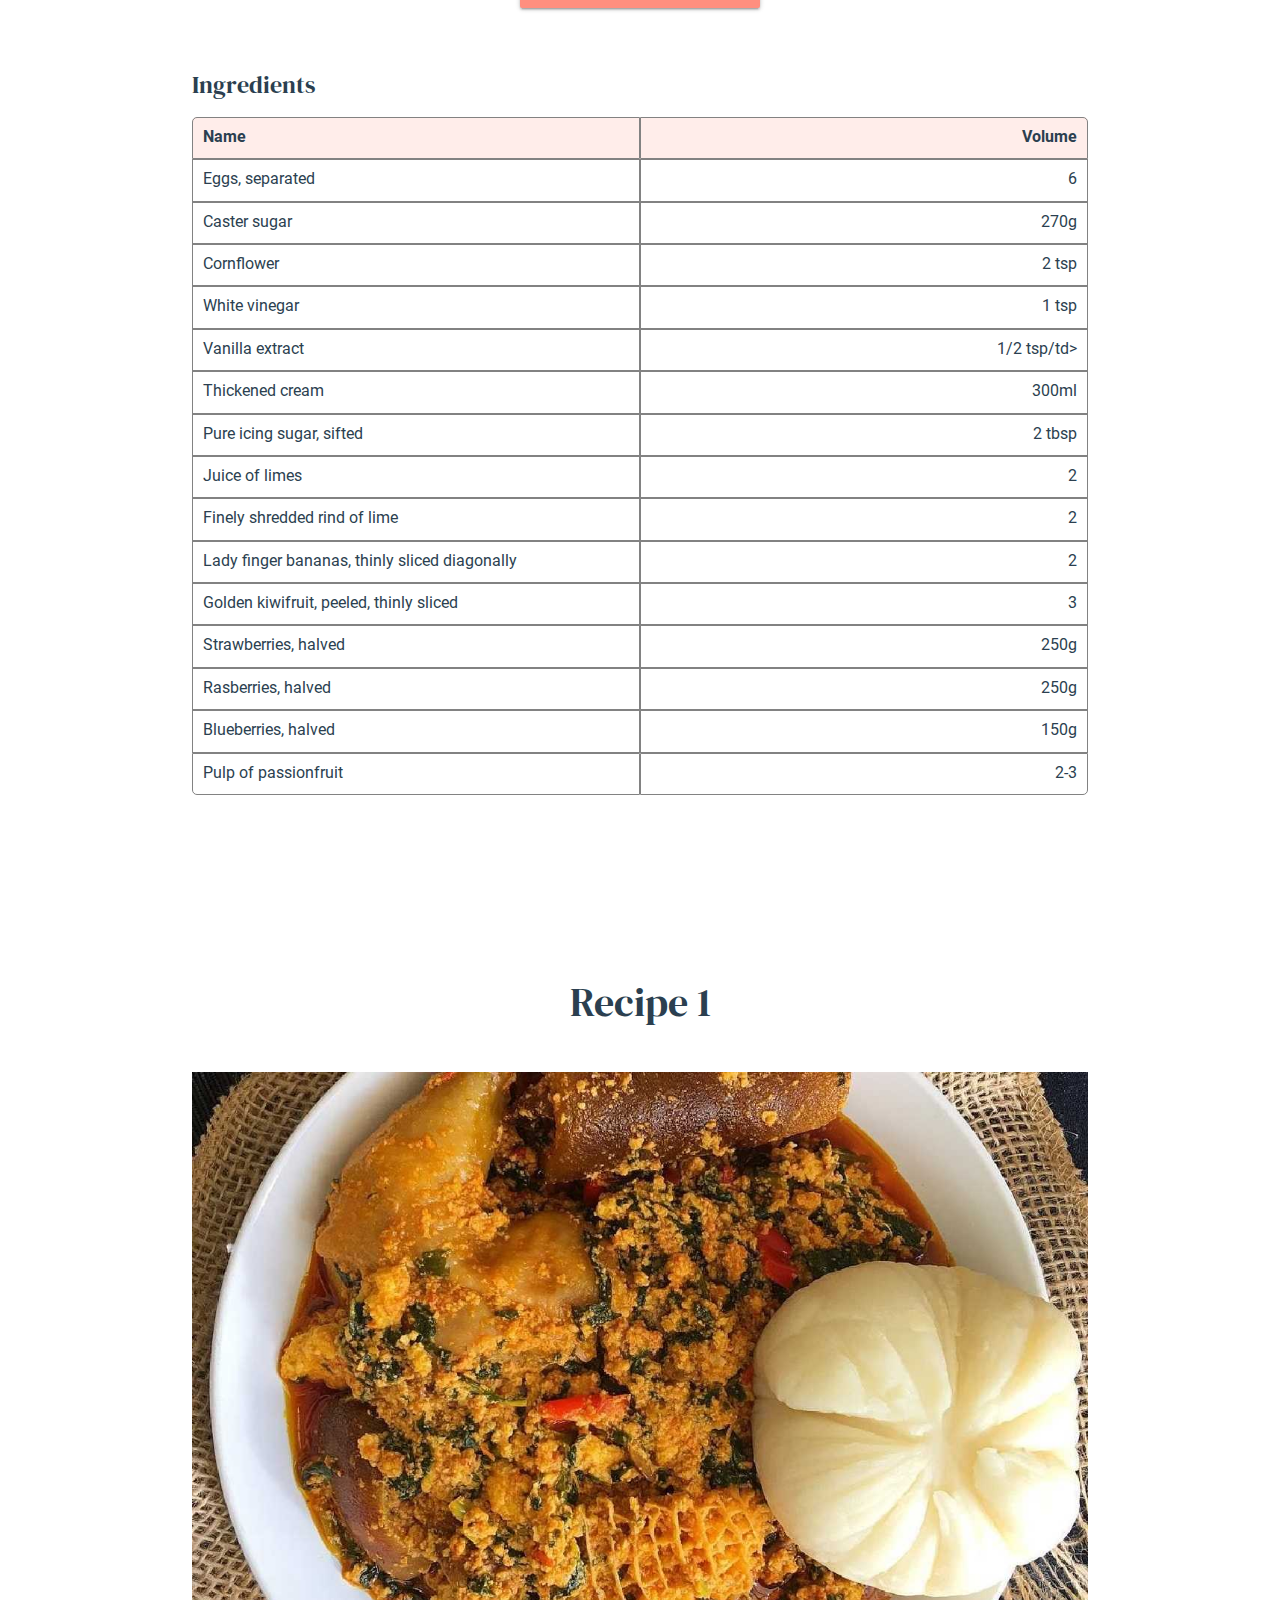
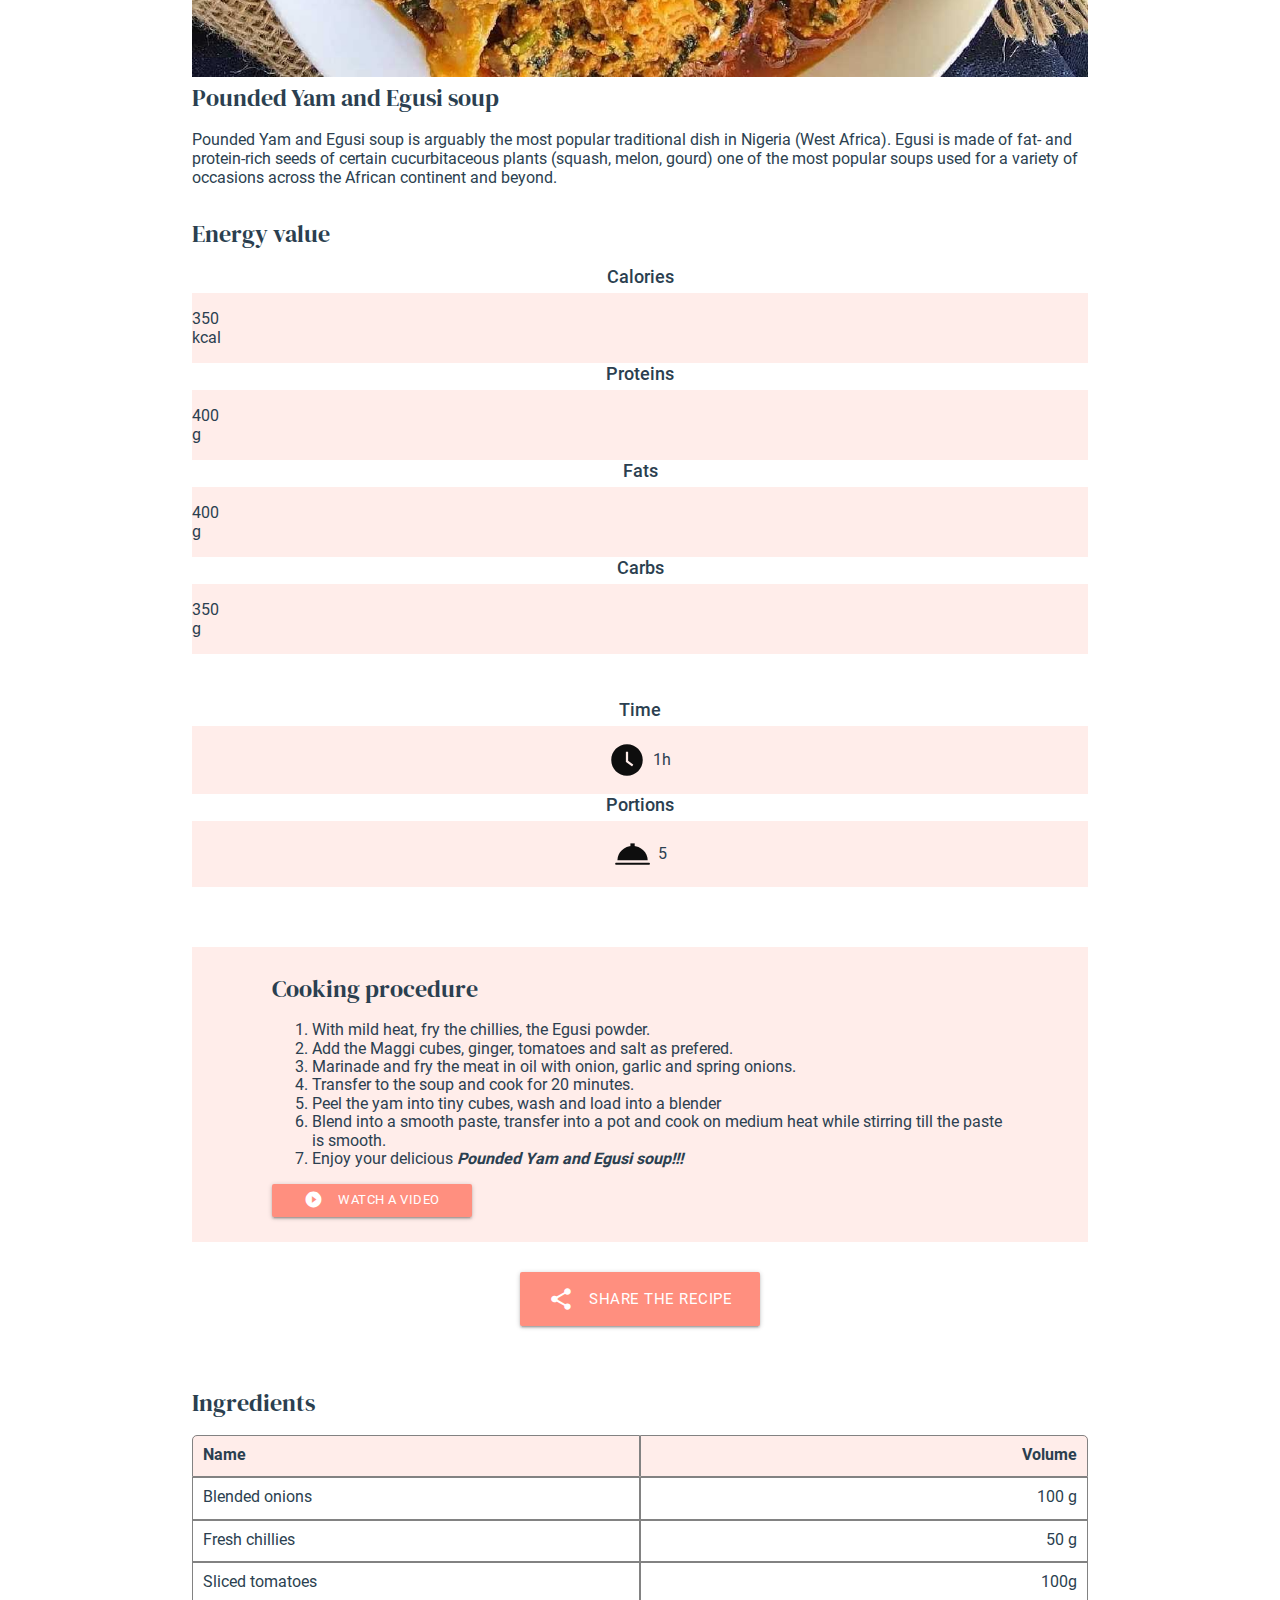
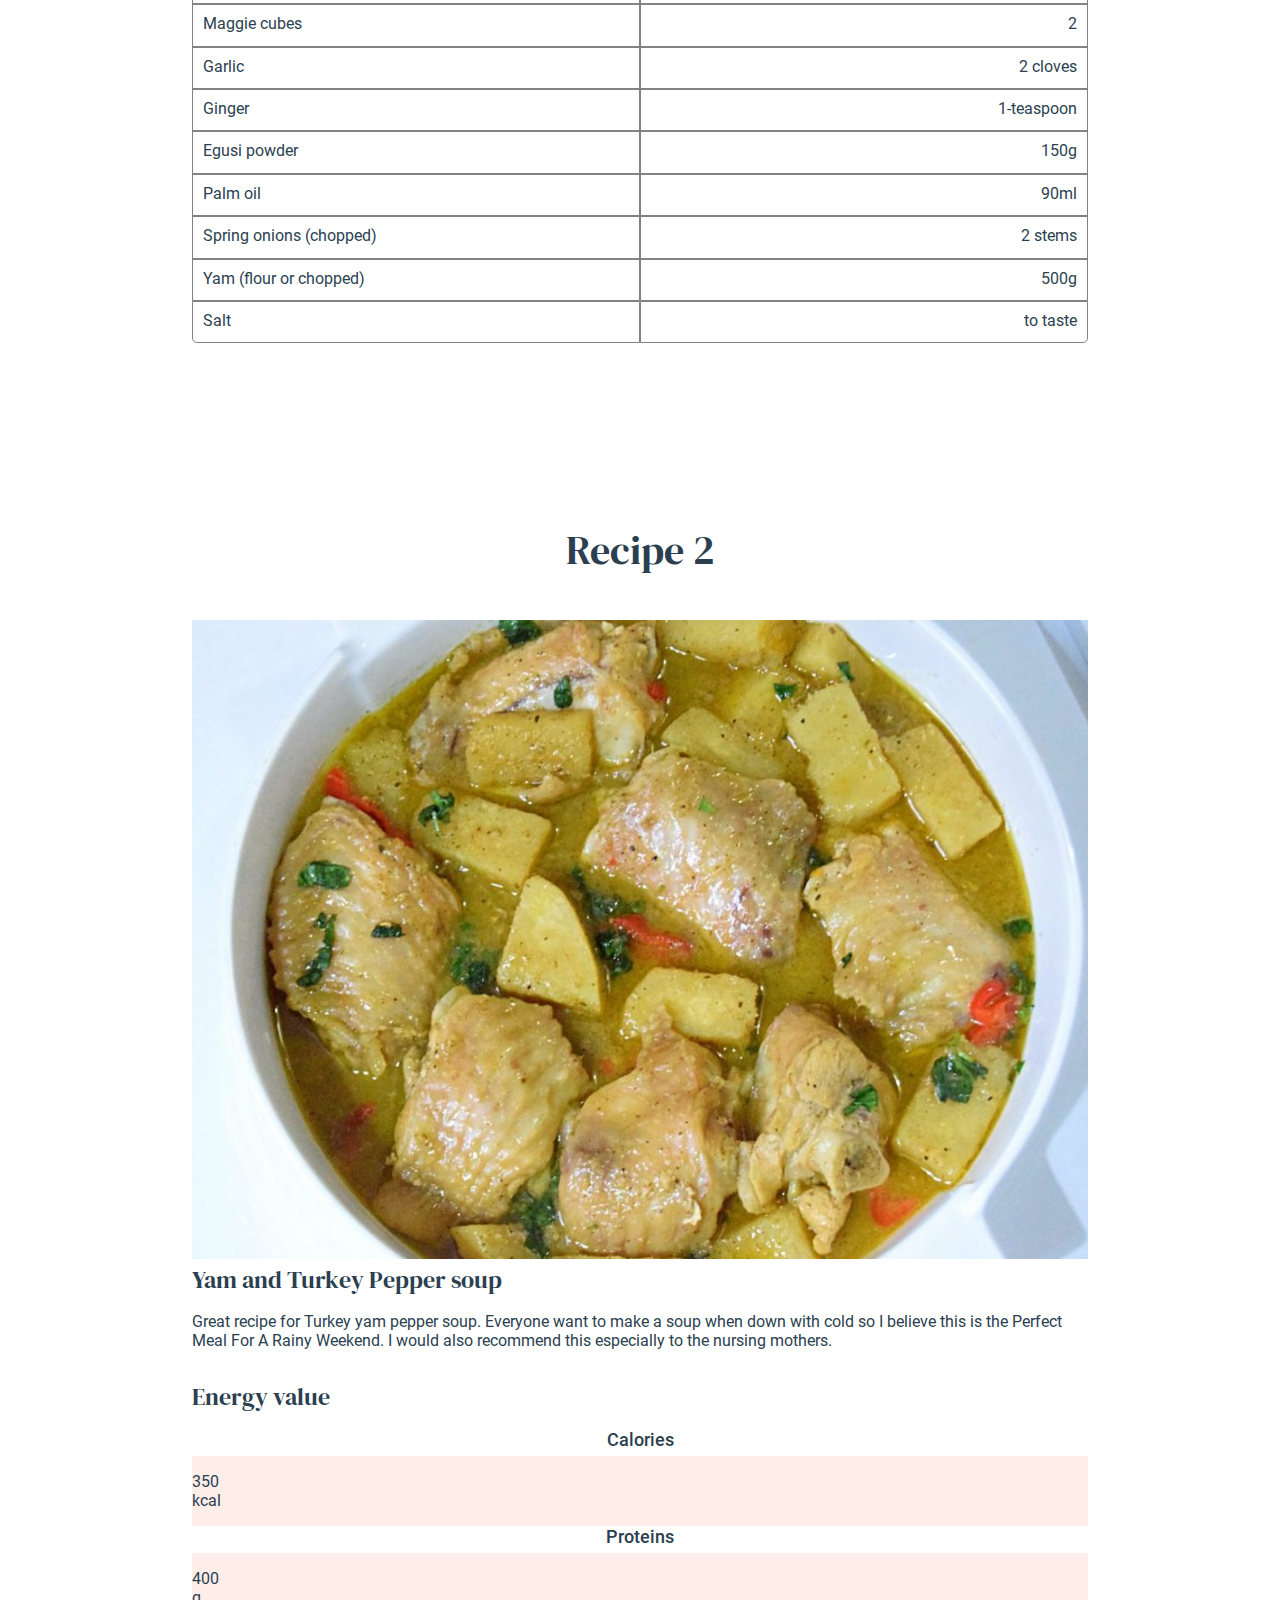
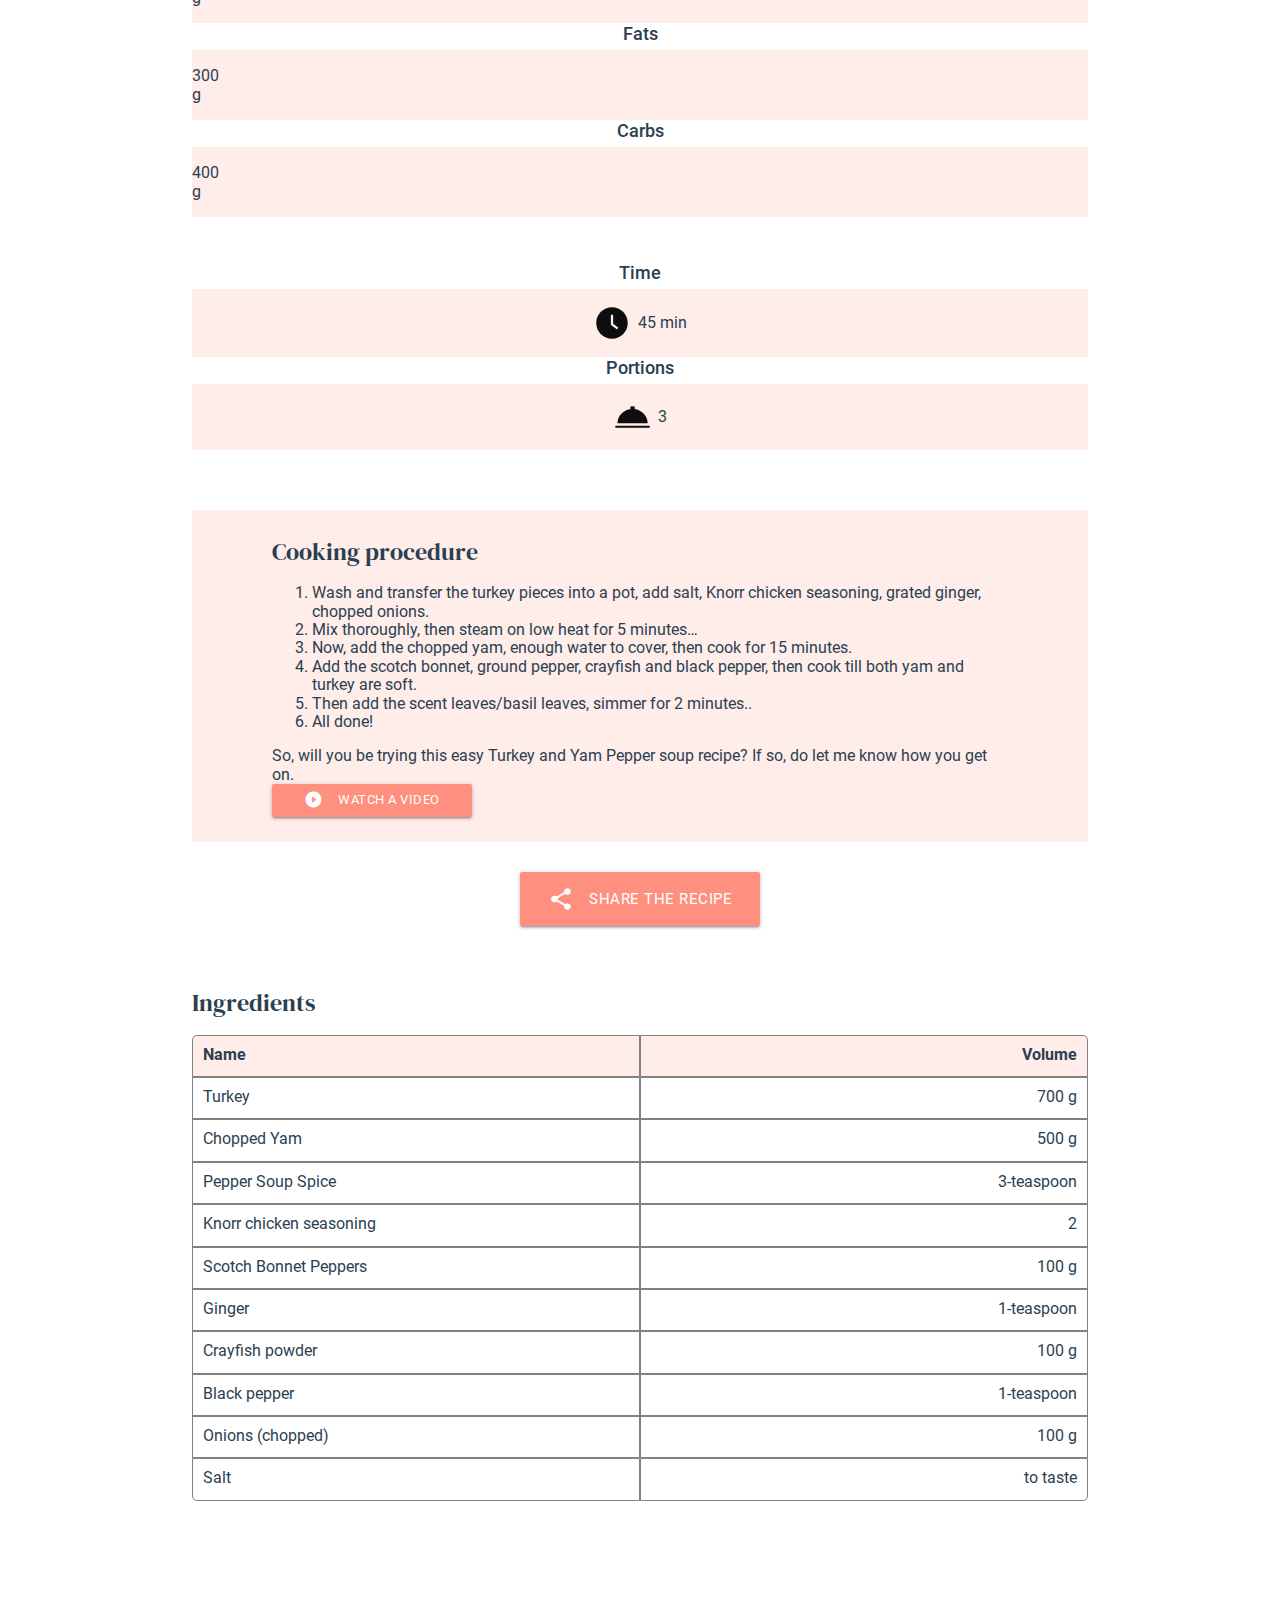
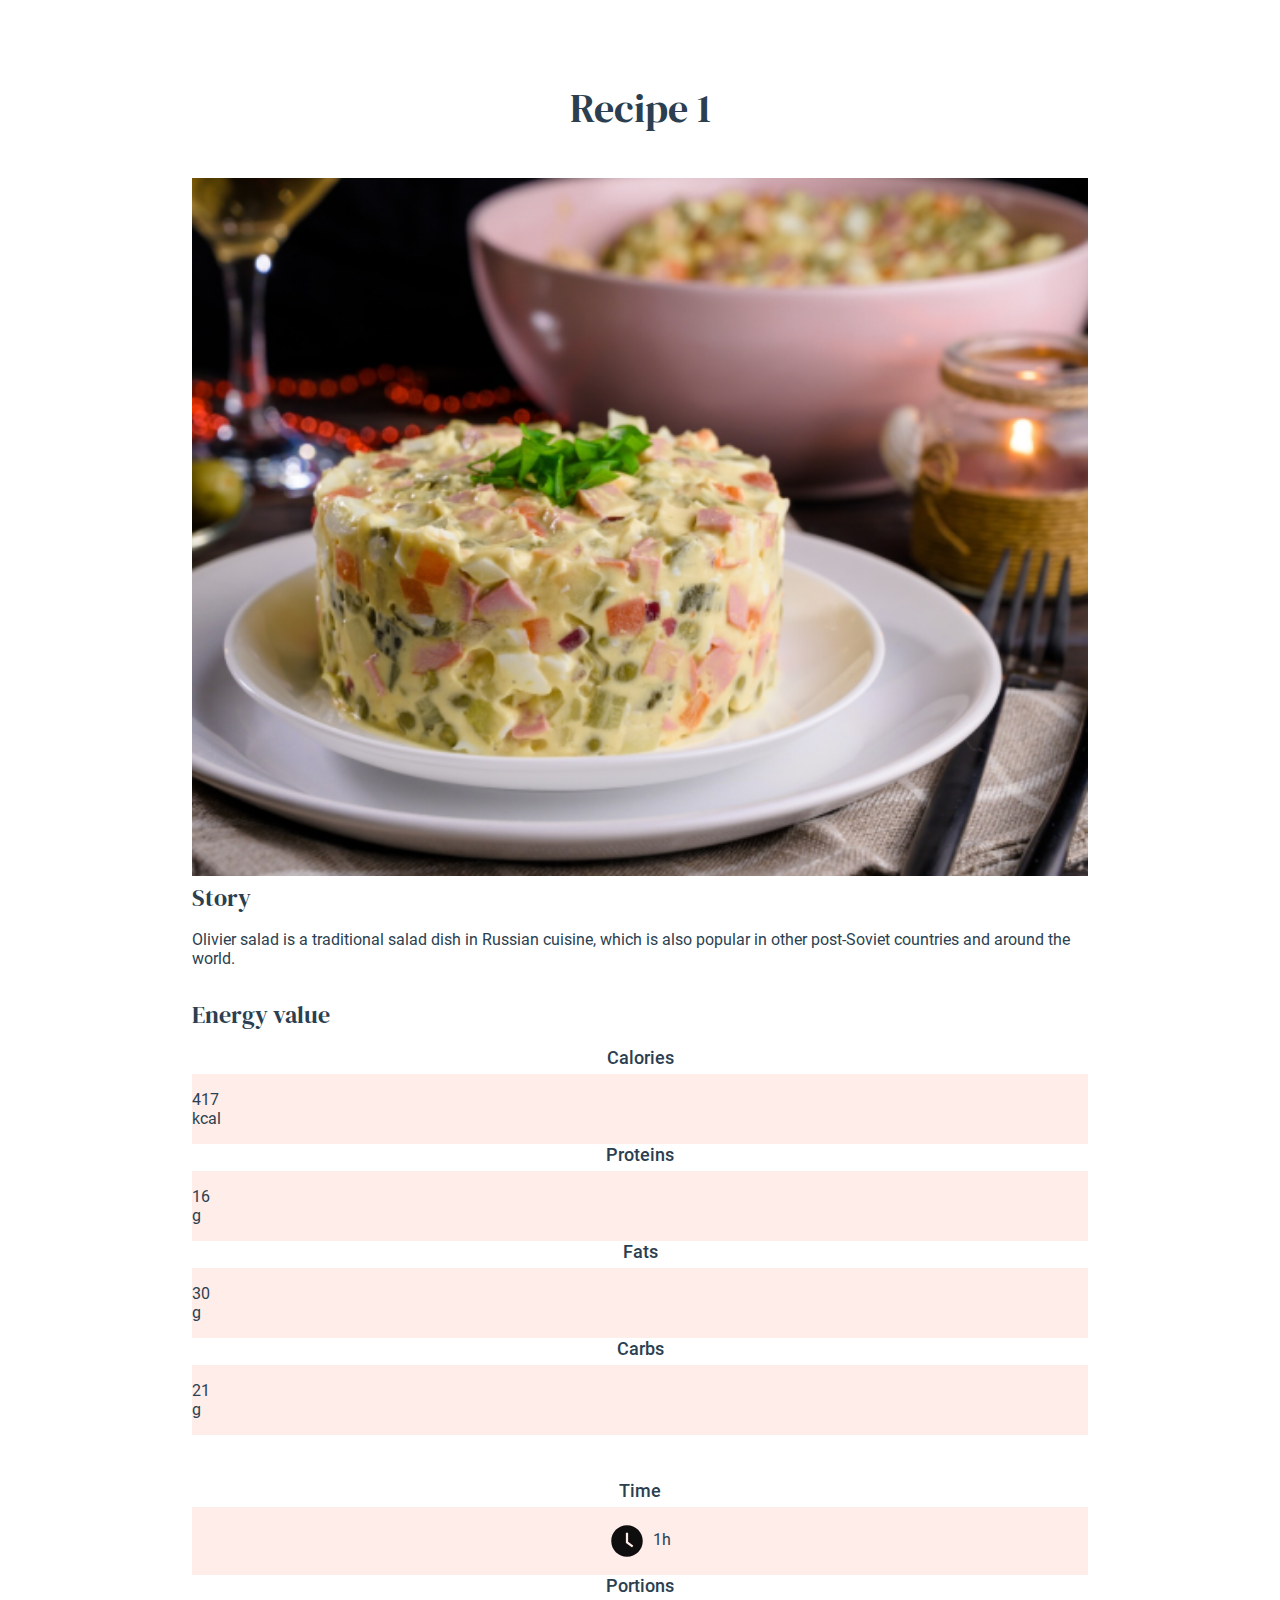
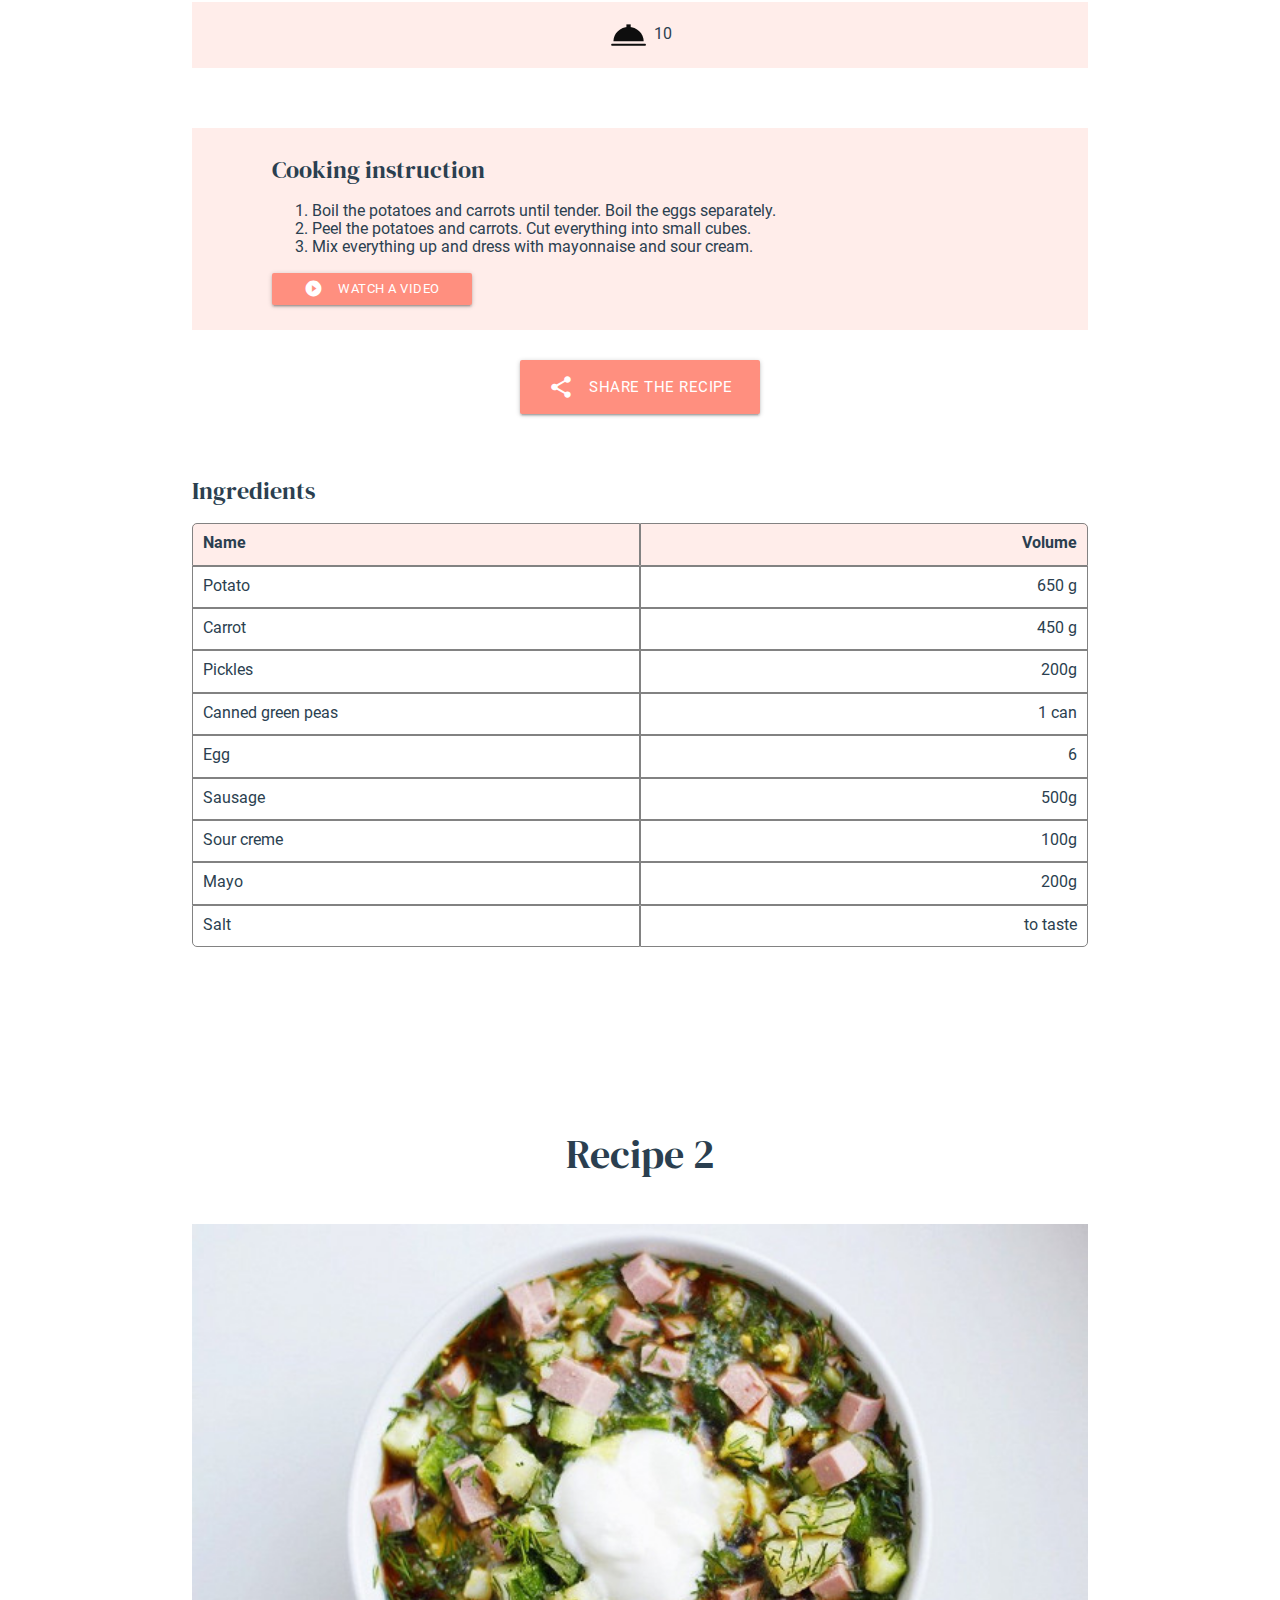
==== commit b86e4ae1: "change title size and add link to main button" ====
--- a/project-2/index.html
+++ b/project-2/index.html
@@ -5,20 +5,27 @@
   <meta charset="UTF-8" />
   <meta name="viewport" content="width=device-width, initial-scale=1.0" />
   <title>Continents cookbook</title>
-  <link rel="stylesheet" href="https://cdnjs.cloudflare.com/ajax/libs/materialize/1.0.0/css/materialize.min.css" />
-  <script src="https://cdnjs.cloudflare.com/ajax/libs/materialize/1.0.0/js/materialize.min.js">
+  <link rel="stylesheet"
+    href="https://cdnjs.cloudflare.com/ajax/libs/materialize/1.0.0/css/materialize.min.css" />
+  <script
+    src="https://cdnjs.cloudflare.com/ajax/libs/materialize/1.0.0/js/materialize.min.js">
   </script>
-  <link rel="stylesheet" href="https://stackpath.bootstrapcdn.com/bootstrap/5.0.0-alpha1/css/bootstrap.min.css"
-    integrity="sha384-r4NyP46KrjDleawBgD5tp8Y7UzmLA05oM1iAEQ17CSuDqnUK2+k9luXQOfXJCJ4I" crossorigin="anonymous" />
-  <script src="https://cdn.jsdelivr.net/npm/popper.js@1.16.0/dist/umd/popper.min.js"
+  <link rel="stylesheet"
+    href="https://stackpath.bootstrapcdn.com/bootstrap/5.0.0-alpha1/css/bootstrap.min.css"
+    integrity="sha384-r4NyP46KrjDleawBgD5tp8Y7UzmLA05oM1iAEQ17CSuDqnUK2+k9luXQOfXJCJ4I"
+    crossorigin="anonymous" />
+  <script
+    src="https://cdn.jsdelivr.net/npm/popper.js@1.16.0/dist/umd/popper.min.js"
     integrity="sha384-Q6E9RHvbIyZFJoft+2mJbHaEWldlvI9IOYy5n3zV9zzTtmI3UksdQRVvoxMfooAo"
     crossorigin="anonymous"></script>
-  <script src="https://stackpath.bootstrapcdn.com/bootstrap/5.0.0-alpha1/js/bootstrap.min.js"
+  <script
+    src="https://stackpath.bootstrapcdn.com/bootstrap/5.0.0-alpha1/js/bootstrap.min.js"
     integrity="sha384-oesi62hOLfzrys4LxRF63OJCXdXDipiYWBnvTl9Y9/TRlw5xlKIEHpNyvvDShgf/"
     crossorigin="anonymous"></script>
 
 
-  <link href="https://fonts.googleapis.com/icon?family=Material+Icons" rel="stylesheet" />
+  <link href="https://fonts.googleapis.com/icon?family=Material+Icons"
+    rel="stylesheet" />
   <link rel="stylesheet" href="css/fonts.css" />
   <link rel="stylesheet" href="css/normalize.css" />
   <link rel="stylesheet" href="css/main.css" />
@@ -37,14 +44,18 @@
           <i class="material-icons left large header__close">close</i>
           <ul>
             <li class="header__item">
-              <a href="#" class="link"><i class="material-icons left">arrow_drop_down</i>Australia</a>
+              <a href="#Aussie-Meat-Pie" class="link"><i
+                  class="material-icons left">arrow_drop_down</i>Australia</a>
               <ul class="header__sub-nav">
-                <li><a href="#" class="link header__link">Recipe 1</a></li>
-                <li><a href="#" class="link header__link">Recipe 2</a></li>
+                <li><a href="#Aussie-Meat-Pie" class="link header__link">Recipe
+                    1</a></li>
+                <li><a href="#Pavlova" class="link header__link">Recipe 2</a>
+                </li>
               </ul>
             </li>
             <li class="header__item mx-auto">
-              <a href="#" class="link"><i class="material-icons left">arrow_drop_down</i>Nigeria</a>
+              <a href="#" class="link"><i
+                  class="material-icons left">arrow_drop_down</i>Nigeria</a>
               <ul class="header__sub-nav">
                 <li><a href="#yam-egusi" class="link header__link">Recipe 1</a>
                 </li>
@@ -53,7 +64,8 @@
               </ul>
             </li>
             <li class="header__item">
-              <a href="#" class="link"><i class="material-icons left">arrow_drop_down</i>Russia</a>
+              <a href="#" class="link"><i
+                  class="material-icons left">arrow_drop_down</i>Russia</a>
               <ul class="header__sub-nav">
                 <li>
                   <a href="#olivier" class="link header__link">Recipe 1</a>
@@ -73,15 +85,15 @@
       <div class="container">
         <h1 class="title hero__title">Cookbook of three continents</h1>
         <p class="subtitle hero__subtitle">Australia, Nigeria, Russia</p>
-        <!-- <a href="#" class="button button--primary hero__btn">To recipies</a> -->
-        <a href="#" class="waves-effect waves-light btn-large button hero__btn button--primary"><i
+        <a href="#Aussie-Meat-Pie"
+          class="waves-effect waves-light btn-large button hero__btn button--primary"><i
             class="material-icons left">arrow_drop_down_circle</i>To
           recipies</a>
       </div>
     </section>
     <!-- Bogdan -->
     <!-- recipe one -->
-    <section class="section Aussie Meat Pie" id="Aussie-Meat-Pie">
+    <section class="section" id="Aussie-Meat-Pie">
       <div class="container">
         <h2 class="col-12 section__title Aussie-Meat-Pie__title">Recipe 1</h2>
         <div class="row">
@@ -95,7 +107,8 @@
             <h3 class="section__heading Aussie-Meat-Pie__heading col-12">Story
             </h3>
             <p class="col-12 col-lg-10 section__text Aussie-Meat-Pie__text">
-              An Aussie icon, this classic pie is made with a shortcrust base and a rich beef mince gravy.
+              An Aussie icon, this classic pie is made with a shortcrust base
+              and a rich beef mince gravy.
             </p>
             <h3 class="section__heading Aussie-Meat-Pie__heading">Energy value
             </h3>
@@ -139,7 +152,8 @@
               <div class="col-6 col-md-4 col-lg-3">
                 <h4 class="section__subject">Portions</h4>
                 <div class="section__settings">
-                  <img src="img/cover-food.svg" alt="Icon for cover food" /><span>4</span>
+                  <img src="img/cover-food.svg"
+                    alt="Icon for cover food" /><span>4</span>
                 </div>
               </div>
             </div>
@@ -149,28 +163,37 @@
               <h3 class="section__heading">Cooking instruction</h3>
               <ol class="section__list">
                 <li>
-                  Heat oil in a saucepan over medium-high heat. Add onion. Cook for 3 minutes or until soft.
-                  Add mince. Cook for 4 minutes, stirring with a wooden spoon, or until browned.
-                </li>
-                <li>
-                  Mix cornflour and 1 tablespoon of stock to form a paste. Add remaining stock. Add stock,
-                  sauces and Vegemite to mince. Bring to the boil. Reduce heat to medium-low. Simmer for 8
+                  Heat oil in a saucepan over medium-high heat. Add onion. Cook
+                  for 3 minutes or until soft.
+                  Add mince. Cook for 4 minutes, stirring with a wooden spoon,
+                  or until browned.
+                </li>
+                <li>
+                  Mix cornflour and 1 tablespoon of stock to form a paste. Add
+                  remaining stock. Add stock,
+                  sauces and Vegemite to mince. Bring to the boil. Reduce heat
+                  to medium-low. Simmer for 8
                   minutes or until thick. Cool.
                 </li>
                 <li>
-                  Preheat oven to 220°C. Place a baking tray into oven. Grease 4 x 8cm base measurement pie
+                  Preheat oven to 220°C. Place a baking tray into oven. Grease 4
+                  x 8cm base measurement pie
                   pans.
                 </li>
                 <li>
-                  Cut 4 x 15cm circles from shortcrust pastry. Use to line bases and sides of pans. Fill with
-                  mince. Brush rims with water. Cut 4 x 15cm circles from puff pastry. Place over meat. Press
+                  Cut 4 x 15cm circles from shortcrust pastry. Use to line bases
+                  and sides of pans. Fill with
+                  mince. Brush rims with water. Cut 4 x 15cm circles from puff
+                  pastry. Place over meat. Press
                   to seal. Trim. Brush with egg. Season.
                 </li>
                 <li>
-                  Place pies onto hot tray. Bake for 20 to 25 minutes or until golden. Serve.
+                  Place pies onto hot tray. Bake for 20 to 25 minutes or until
+                  golden. Serve.
                 </li>
               </ol>
-              <a href="https://www.youtube.com/watch?v=uKfhcQet-6M" target="_blank" class="
+              <a href="https://www.youtube.com/watch?v=uKfhcQet-6M"
+                target="_blank" class="
                       waves-effect waves-light
                       btn-small
                       button button--primary
@@ -191,7 +214,8 @@
               <i class="material-icons left">share</i> share the recipe
             </button>
           </div>
-          <div class="offset-sm-1 col-12 col-sm-10 col-lg-4 offset-lg-1 section__ingredients">
+          <div
+            class="offset-sm-1 col-12 col-sm-10 col-lg-4 offset-lg-1 section__ingredients">
             <h3 class="section__heading">Ingredients</h3>
             <table class="section__table">
               <thead>
@@ -269,9 +293,12 @@
             <h3 class="section__heading Pavlova__heading col-12">Story
             </h3>
             <p class="col-12 col-lg-10 section__text Pavlova__text">
-              Pavlova is a meringue-based dessert associated with summer time named after the Russian ballerina Anna
-              Pavlova. The dessert is believed to have been created in honour of the dancer either during or after one
-              of her tours to Australia and New Zealand in the 1920s. It has a crisp crust and soft, light inside,
+              Pavlova is a meringue-based dessert associated with summer time
+              named after the Russian ballerina Anna
+              Pavlova. The dessert is believed to have been created in honour of
+              the dancer either during or after one
+              of her tours to Australia and New Zealand in the 1920s. It has a
+              crisp crust and soft, light inside,
               usually topped with fruit and whipped cream.
             </p>
             <h3 class="section__heading Pavlova__heading">Energy value
@@ -316,7 +343,8 @@
               <div class="col-6 col-md-4 col-lg-3">
                 <h4 class="section__subject">Portions</h4>
                 <div class="section__settings">
-                  <img src="img/cover-food.svg" alt="Icon for cover food" /><span>6</span>
+                  <img src="img/cover-food.svg"
+                    alt="Icon for cover food" /><span>6</span>
                 </div>
               </div>
             </div>
@@ -326,24 +354,36 @@
               <h3 class="section__heading">Cooking instruction</h3>
               <ol class="section__list">
                 <li>
-                  Preheat oven to 120°C. Line an oven tray with foil. Brush with melted butter and dust with cornflour,
+                  Preheat oven to 120°C. Line an oven tray with foil. Brush with
+                  melted butter and dust with cornflour,
                   shaking off excess. Mark a 24cm-diameter circle on foil.
                 </li>
                 <li>
-                  Use an electric mixer to whisk egg whites in a clean dry bowl until soft peaks form. Gradually add
-                  sugar, 1 tablespoon at a time, beating well after each addition, until meringue is thick and glossy
-                  and sugar dissolved. Rub a little meringue between fingers. If still "gritty" with sugar, continue to
-                  whisk until sugar dissolves. Add cornflour, vinegar and vanilla and whisk until just combined. Spoon
-                  meringue onto the foil, using the marked circle as a guide. Smooth sides and top of pavlova. Use a
-                  small spatula to forms little peaks around edge of pavlova. Bake in oven for 1 1/2 hours or until
-                  pavlova is dry to the touch. Turn off oven. Leave pavlova in oven with the door ajar to cool
-                  completely. When completely cold, transfer to serving plate or store in an airtight container until
+                  Use an electric mixer to whisk egg whites in a clean dry bowl
+                  until soft peaks form. Gradually add
+                  sugar, 1 tablespoon at a time, beating well after each
+                  addition, until meringue is thick and glossy
+                  and sugar dissolved. Rub a little meringue between fingers. If
+                  still "gritty" with sugar, continue to
+                  whisk until sugar dissolves. Add cornflour, vinegar and
+                  vanilla and whisk until just combined. Spoon
+                  meringue onto the foil, using the marked circle as a guide.
+                  Smooth sides and top of pavlova. Use a
+                  small spatula to forms little peaks around edge of pavlova.
+                  Bake in oven for 1 1/2 hours or until
+                  pavlova is dry to the touch. Turn off oven. Leave pavlova in
+                  oven with the door ajar to cool
+                  completely. When completely cold, transfer to serving plate or
+                  store in an airtight container until
                   required.
                 </li>
                 <li>
-                  Use an electric mixer to whisk the cream and icing sugar in a medium bowl until firm peaks form. Spoon
-                  cream onto the top of pavlova. Pour lime juice into a ceramic or glass bowl. Add banana slices and
-                  toss to coat with juice. Drain. Decorate pavlova with banana, kiwifruit, strawberries, rasberries,
+                  Use an electric mixer to whisk the cream and icing sugar in a
+                  medium bowl until firm peaks form. Spoon
+                  cream onto the top of pavlova. Pour lime juice into a ceramic
+                  or glass bowl. Add banana slices and
+                  toss to coat with juice. Drain. Decorate pavlova with banana,
+                  kiwifruit, strawberries, rasberries,
                   blueberries, passionfruit and lime rind.
                 </li>
               </ol>
@@ -368,7 +408,8 @@
               <i class="material-icons left">share</i> share the recipe
             </button>
           </div>
-          <div class="offset-sm-1 col-12 col-sm-10 col-lg-4 offset-lg-1 section__ingredients">
+          <div
+            class="offset-sm-1 col-12 col-sm-10 col-lg-4 offset-lg-1 section__ingredients">
             <h3 class="section__heading">Ingredients</h3>
             <table class="section__table">
               <thead>
@@ -449,7 +490,8 @@
           <div class="col-12 col-lg-5">
             <div class="section__image">
               <p class="section__title">Pounded Yam and Egusi soup</p>
-              <img src="img/pounded-yam-and-egusi-soup.jpeg" alt="Pounded Yam and Egusi soup" />
+              <img src="img/pounded-yam-and-egusi-soup.jpeg"
+                alt="Pounded Yam and Egusi soup" />
             </div>
           </div>
           <div class="col-12 col-lg-7 section__info">
@@ -503,10 +545,11 @@
                   <img src="img/clock.svg" alt="Clock icon" /><span>1h</span>
                 </div>
               </div>
-              <div class="col-6 offset-md-2 col-md-4 col-lg-3">
+              <div class="col-6 col-md-4 col-lg-3">
                 <h4 class="section__subject">Portions</h4>
                 <div class="section__settings">
-                  <img src="img/cover-food.svg" alt="Icon for cover food" /><span>5</span>
+                  <img src="img/cover-food.svg"
+                    alt="Icon for cover food" /><span>5</span>
                 </div>
               </div>
             </div>
@@ -561,7 +604,8 @@
               <i class="material-icons left">share</i> share the recipe
             </button>
           </div>
-          <div class="offset-sm-1 col-12 col-sm-10 col-lg-4 offset-lg-1 section__ingredients">
+          <div
+            class="offset-sm-1 col-12 col-sm-10 col-lg-4 offset-lg-1 section__ingredients">
             <h3 class="section__heading">Ingredients</h3>
             <table class="section__table">
               <thead>
@@ -630,7 +674,8 @@
           <div class="col-12 col-lg-5 ">
             <div class="section__image">
               <p class="section__title">Yam and Turkey Pepper soup</p>
-              <img src="img/turkey-and-yam-pepper-soup.jpeg" alt="Yam and Turkey Pepper soup" />
+              <img src="img/turkey-and-yam-pepper-soup.jpeg"
+                alt="Yam and Turkey Pepper soup" />
             </div>
           </div>
           <div class="col-12 col-lg-7 section__info">
@@ -684,10 +729,11 @@
                     min</span>
                 </div>
               </div>
-              <div class="col-6 offset-md-2 col-md-4 col-lg-3">
+              <div class="col-6 col-md-4 col-lg-3">
                 <h4 class="section__subject">Portions</h4>
                 <div class="section__settings">
-                  <img src="img/cover-food.svg" alt="Icon for cover food" /><span>3</span>
+                  <img src="img/cover-food.svg"
+                    alt="Icon for cover food" /><span>3</span>
                 </div>
               </div>
             </div>
@@ -742,7 +788,8 @@
               <i class="material-icons left">share</i> share the recipe
             </button>
           </div>
-          <div class="offset-sm-1 col-12 col-sm-10 col-lg-4 offset-lg-1 section__ingredients">
+          <div
+            class="offset-sm-1 col-12 col-sm-10 col-lg-4 offset-lg-1 section__ingredients">
             <h3 class="section__heading">Ingredients</h3>
             <table class="section__table">
               <thead>
@@ -860,7 +907,8 @@
               <div class="col-6 col-md-4 col-lg-3">
                 <h4 class="section__subject">Portions</h4>
                 <div class="section__settings">
-                  <img src="img/cover-food.svg" alt="Icon for cover food" /><span>10</span>
+                  <img src="img/cover-food.svg"
+                    alt="Icon for cover food" /><span>10</span>
                 </div>
               </div>
             </div>
@@ -903,7 +951,8 @@
               <i class="material-icons left">share</i> share the recipe
             </button>
           </div>
-          <div class="offset-sm-1 col-12 col-sm-10 col-lg-4 offset-lg-1 section__ingredients">
+          <div
+            class="offset-sm-1 col-12 col-sm-10 col-lg-4 offset-lg-1 section__ingredients">
             <h3 class="section__heading">Ingredients</h3>
             <table class="section__table">
               <thead>
@@ -1118,25 +1167,6 @@
     </section>
 
   </main>
-  <!-- George -->
-  <section class="section">
-    <div class="container"></div>
-
-  </section>
-  </main>
-  <!-- Bogdan -->
-  <!--Recipe one-->
-  <section class="section">
-    <div class="container"></div>
-  </section>
-  <!-- Kengsley -->
-  <section class="section">
-    <div class="container"></div>
-  </section>
-  <!-- George -->
-  <section class="section">
-    <div class="container"></div>
-  </section>
 </body>
 <script defer src="js/script.js"></script>
 </body>
--- a/project-2/css/main.css
+++ b/project-2/css/main.css
@@ -71,8 +71,12 @@
   font-family: "DM Serif Display", serif;
 }
 
+.title {
+  font-size: 2.5rem;
+}
+
 .subtitle {
-  font-size: 30px;
+  font-size: 22px;
   line-height: 35px;
 }
 
